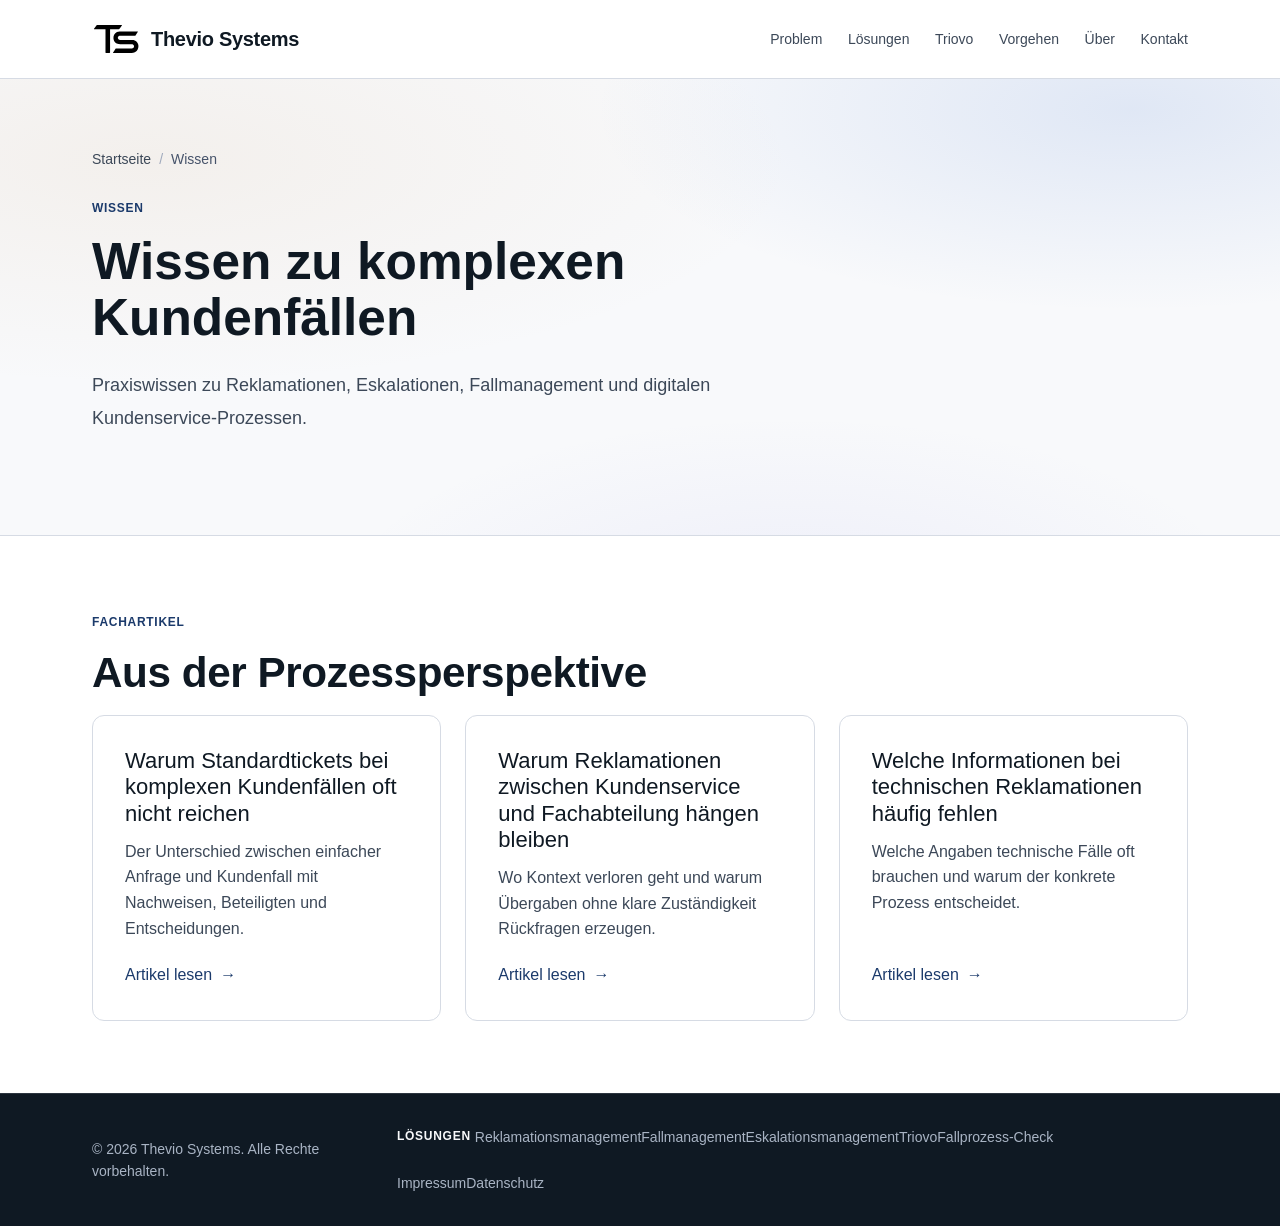
==== wissen/index.html @ 67268842 "Build SEO search intent architecture" ====
<!DOCTYPE html>
<html lang="de">
<head>
<meta charset="UTF-8" />
<script>document.documentElement.classList.add('js');</script>
<meta name="viewport" content="width=device-width, initial-scale=1.0" />
<meta name="robots" content="index, follow" />
<title>Wissen zu komplexen Kundenfällen | Thevio Systems</title>
<meta name="description" content="Praxiswissen zu Reklamationen, Eskalationen, Fallmanagement und digitalen Kundenservice-Prozessen von Thevio Systems." />
<link rel="canonical" href="https://thevio-systems.de/wissen/" />
<meta property="og:type" content="website" />
<meta property="og:title" content="Wissen zu komplexen Kundenfällen | Thevio Systems" />
<meta property="og:description" content="Praxiswissen zu Reklamationen, Eskalationen, Fallmanagement und digitalen Kundenservice-Prozessen." />
<meta property="og:url" content="https://thevio-systems.de/wissen/" />
<meta property="og:locale" content="de_DE" />
<meta name="twitter:card" content="summary" />
<script type="application/ld+json">
{"@context":"https://schema.org","@type":"BreadcrumbList","@id":"https://thevio-systems.de/wissen/#breadcrumb","itemListElement":[{"@type":"ListItem","position":1,"name":"Startseite","item":"https://thevio-systems.de/"},{"@type":"ListItem","position":2,"name":"Wissen","item":"https://thevio-systems.de/wissen/"}]}
</script>
<link rel="icon" href="/assets/img/thevio-logo.svg" type="image/svg+xml" />
<link rel="stylesheet" href="../assets/css/main.css" />
</head>
<body>
<nav class="site-nav" aria-label="Hauptnavigation"><div class="container"><div class="nav-inner"><a href="/" class="nav-logo"><img src="../assets/img/thevio-logo.svg" alt="" class="nav-logo-icon" width="44" height="44" /><span class="nav-logo-text">Thevio Systems</span></a><ul class="nav-links" role="list"><li><a href="/#zielgruppen">Problem</a></li><li><a href="/#leistungen">Lösungen</a></li><li><a href="/#triovo">Triovo</a></li><li><a href="/#audit">Vorgehen</a></li><li><a href="/#ueber">Über</a></li><li><a href="/#kontakt">Kontakt</a></li></ul><button type="button" class="nav-toggle" id="nav-toggle" aria-expanded="false" aria-controls="nav-mobile" aria-label="Navigation öffnen"><span></span><span></span><span></span></button></div><nav id="nav-mobile" class="nav-mobile" aria-label="Mobile Navigation"><a href="/#zielgruppen">Problem</a><a href="/#leistungen">Lösungen</a><a href="/#triovo">Triovo</a><a href="/#audit">Vorgehen</a><a href="/#ueber">Über</a><a href="/#kontakt">Kontakt</a></nav></div></nav>
<main>
<section class="hero seo-hero" aria-labelledby="hero-heading"><div class="container"><nav class="breadcrumb" aria-label="Breadcrumb"><a href="/">Startseite</a><span>Wissen</span></nav><div class="hero-text"><span class="section-label">Wissen</span><h1 id="hero-heading">Wissen zu komplexen Kundenfällen</h1><p class="hero-sub">Praxiswissen zu Reklamationen, Eskalationen, Fallmanagement und digitalen Kundenservice-Prozessen.</p></div></div></section>
<hr class="section-divider" />
<section class="section section--light" aria-labelledby="artikel-heading"><div class="container"><span class="section-label">Fachartikel</span><h2 id="artikel-heading">Aus der Prozessperspektive</h2><div class="cards-grid"><article class="card topic-card"><h3>Warum Standardtickets bei komplexen Kundenfällen oft nicht reichen</h3><p>Der Unterschied zwischen einfacher Anfrage und Kundenfall mit Nachweisen, Beteiligten und Entscheidungen.</p><a href="warum-standardtickets-bei-komplexen-kundenfaellen-nicht-reichen.html" class="link-arrow">Artikel lesen</a></article><article class="card topic-card"><h3>Warum Reklamationen zwischen Kundenservice und Fachabteilung hängen bleiben</h3><p>Wo Kontext verloren geht und warum Übergaben ohne klare Zuständigkeit Rückfragen erzeugen.</p><a href="reklamationen-zwischen-kundenservice-und-fachabteilung.html" class="link-arrow">Artikel lesen</a></article><article class="card topic-card"><h3>Welche Informationen bei technischen Reklamationen häufig fehlen</h3><p>Welche Angaben technische Fälle oft brauchen und warum der konkrete Prozess entscheidet.</p><a href="technische-reklamationen-fehlende-informationen.html" class="link-arrow">Artikel lesen</a></article></div></div></section>
</main>
<footer class="site-footer"><div class="container"><div class="footer-inner"><p class="footer-copy">&#169; 2026 Thevio Systems. Alle Rechte vorbehalten.</p><div class="footer-nav-groups"><nav class="footer-links footer-link-group" aria-label="Lösungen"><span class="footer-link-group-label">Lösungen</span><a href="../reklamationsmanagement.html">Reklamationsmanagement</a><a href="../fallmanagement-kundenservice.html">Fallmanagement</a><a href="../eskalationsmanagement-kundenservice.html">Eskalationsmanagement</a><a href="../triovo.html">Triovo</a><a href="../audit.html">Fallprozess-Check</a></nav><nav class="footer-links footer-link-group" aria-label="Rechtliche Links"><a href="../impressum.html">Impressum</a><a href="../datenschutz.html">Datenschutz</a></nav></div></div></div></footer>
<script src="../assets/js/main.js"></script>
</body>
</html>
---- assets/css/main.css ----
:root {
--color-bg-primary: #F8F9FB;
--color-bg-secondary: #FFFFFF;
--color-bg-dark: #0F1923;
--color-bg-dark-alt: #14202C;
--color-bg-accent: #E8EDF5;
--color-text-primary: #0F1923;
--color-text-secondary: #4b5870;
--color-text-muted: #5C6B84;
--color-text-inverse: #F8F9FB;
--color-text-inverse-muted: #A9B4C4;
--color-accent: #1B3A6B;
--color-accent-hover: #14305A;
--color-accent-light: #E8EDF5;
--color-accent-bright: #4C7CD1;
--color-accent-violet: #6D6FE0;
--color-success: #146C43;
--color-success-bg: #E3F1EA;
--color-border: #DDE1E9;
--color-border-strong:#B8C0CC;
--color-border-dark: rgba(221, 225, 233, 0.14);
--font-family: -apple-system, BlinkMacSystemFont, "Segoe UI", Helvetica, Arial, sans-serif;
--font-size-xs: 0.75rem;
--font-size-sm: 0.875rem;
--font-size-md: 1rem;
--font-size-lg: 1.125rem;
--font-size-xl: 1.375rem;
--font-size-2xl: 1.75rem;
--font-size-3xl: 2.25rem;
--font-size-4xl: 3rem;
--font-size-hero: clamp(1.9rem, 1.05rem + 3.2vw, 3.75rem);
--font-size-h2: clamp(1.75rem, 1.2rem + 1.8vw, 2.75rem);
--line-height-tight: 1.2;
--line-height-normal: 1.6;
--line-height-loose: 1.8;
--letter-spacing-wide: 0.06em;
--space-1: 0.25rem;
--space-2: 0.5rem;
--space-3: 0.75rem;
--space-4: 1rem;
--space-6: 1.5rem;
--space-8: 2rem;
--space-10: 2.5rem;
--space-12: 3rem;
--space-16: 3rem;
--space-20: 3.5rem;
--space-24: 4.5rem;
--container-max: 1160px;
--border-radius: 8px;
--border-radius-sm: 4px;
--transition-base: 0.2s ease;
--ease-premium: cubic-bezier(0.22, 1, 0.36, 1);
--transition-slow: 0.6s var(--ease-premium);
--site-nav-height: 78px;
--site-nav-clearance: 24px;
}

*, *::before, *::after { box-sizing: border-box; margin: 0; padding: 0; }
html { font-size: 16px; scroll-behavior: smooth; scroll-padding-top: calc(var(--site-nav-height) + var(--site-nav-clearance)); -webkit-text-size-adjust: 100%; }
body {
font-family: var(--font-family);
font-size: var(--font-size-md);
line-height: var(--line-height-normal);
color: var(--color-text-primary);
background-color: var(--color-bg-primary);
-webkit-font-smoothing: antialiased;
-moz-osx-font-smoothing: grayscale;
overflow-x: hidden;
}
img { max-width: 100%; height: auto; display: block; }
a { color: var(--color-accent); text-decoration: none; transition: color var(--transition-base); }
a:hover { color: var(--color-accent-hover); text-decoration: underline; }
a:focus-visible { outline: 2px solid var(--color-accent); outline-offset: 3px; border-radius: var(--border-radius-sm); }
ul, ol { list-style: none; }

.container { width: 100%; max-width: var(--container-max); margin-inline: auto; padding-inline: var(--space-6); }
@media (min-width: 960px) { .container { padding-inline: var(--space-8); } }

/* Navigation */
.site-nav { position: sticky; top: 0; z-index: 100; background-color: var(--color-bg-secondary); border-bottom: 1px solid var(--color-border); transition: box-shadow 0.3s var(--ease-premium), background-color 0.3s var(--ease-premium); }
.site-nav.scrolled { box-shadow: 0 2px 16px rgba(15, 25, 35, 0.09); background-color: rgba(255, 255, 255, 0.92); backdrop-filter: saturate(180%) blur(10px); -webkit-backdrop-filter: saturate(180%) blur(10px); }
.nav-inner { display: flex; align-items: center; justify-content: space-between; height: var(--site-nav-height); }

.nav-logo {
font-size: 1.2rem;
font-weight: 700;
color: var(--color-text-primary);
text-decoration: none;
letter-spacing: 0.01em;
flex-shrink: 0;
display: flex;
align-items: center;
gap: 10px;
}
.nav-logo:hover { color: var(--color-accent); text-decoration: none; }
.nav-logo-icon { height: 44px; width: 44px; display: block; flex-shrink: 0; object-fit: contain; }
.nav-logo-text { line-height: 1; }
@media (min-width: 640px) {
.nav-logo-icon { height: 40px; }
.nav-logo { gap: 12px; }
}
.nav-links { display: none; gap: clamp(1.25rem, 2vw, 2rem); align-items: center; }
.nav-links a { font-size: var(--font-size-sm); font-weight: 500; color: var(--color-text-secondary); text-decoration: none; transition: color var(--transition-base); white-space: nowrap; }
.nav-links a:hover { color: var(--color-accent); text-decoration: none; }
.nav-links a:focus-visible { outline: 2px solid var(--color-accent); outline-offset: 3px; border-radius: var(--border-radius-sm); }
.nav-toggle { display: flex; flex-direction: column; justify-content: center; gap: 5px; width: 44px; height: 44px; background: none; border: none; cursor: pointer; padding: var(--space-2); border-radius: var(--border-radius-sm); flex-shrink: 0; }
.nav-toggle:focus-visible { outline: 2px solid var(--color-accent); outline-offset: 2px; }
.nav-toggle span { display: block; width: 22px; height: 2px; background-color: var(--color-text-primary); border-radius: 2px; transition: transform var(--transition-base), opacity var(--transition-base); }
.nav-toggle[aria-expanded="true"] span:nth-child(1) { transform: translateY(7px) rotate(45deg); }
.nav-toggle[aria-expanded="true"] span:nth-child(2) { opacity: 0; }
.nav-toggle[aria-expanded="true"] span:nth-child(3) { transform: translateY(-7px) rotate(-45deg); }
.nav-mobile { display: none; flex-direction: column; gap: var(--space-2); padding: var(--space-4) 0 var(--space-6); border-top: 1px solid var(--color-border); }
.nav-mobile.is-open { display: flex; }
.nav-mobile a { font-size: var(--font-size-md); font-weight: 500; color: var(--color-text-secondary); padding: var(--space-3) 0; text-decoration: none; border-bottom: 1px solid var(--color-border); transition: color var(--transition-base); }
.nav-mobile a:last-child { border-bottom: none; }
.nav-mobile a:hover, .nav-mobile a:focus-visible { color: var(--color-accent); }
.nav-mobile a:focus-visible { outline: 2px solid var(--color-accent); outline-offset: 2px; border-radius: var(--border-radius-sm); }
@media (min-width: 900px) { .nav-links { display: flex; } .nav-toggle { display: none; } .nav-mobile { display: none !important; } }

/* Sections */
.section { padding-block: var(--space-16); }
@media (min-width: 960px) { .section { padding-block: var(--space-24); } }
.section--light { background-color: var(--color-bg-secondary); }
.section--accent { background-color: var(--color-bg-accent); }
.section--dark { background-color: var(--color-bg-dark); color: var(--color-text-inverse); }
.section-label { display: inline-block; font-size: var(--font-size-xs); font-weight: 500; color: var(--color-accent); text-transform: uppercase; letter-spacing: var(--letter-spacing-wide); margin-bottom: var(--space-4); }
.section-label--inverse { color: var(--color-accent-bright); }
.section h2 { font-size: var(--font-size-h2); font-weight: 700; line-height: var(--line-height-tight); color: var(--color-text-primary); margin-bottom: var(--space-4); letter-spacing: -0.01em; }
.section--dark h2 { color: var(--color-text-inverse); }
.section-intro { font-size: var(--font-size-md); color: var(--color-text-secondary); max-width: 640px; margin-bottom: var(--space-12); line-height: var(--line-height-normal); }
.section-divider { border: none; border-top: 1px solid var(--color-border); margin: 0; }

/* Hero */
.hero { padding-block: clamp(2.5rem, 1rem + 4vw, 4rem); background-color: var(--color-bg-primary); overflow: hidden; position: relative; }
@media (min-width: 1400px) { .hero .container { max-width: 1360px; } }
.hero-layout { display: grid; grid-template-columns: 1fr; gap: var(--space-10); align-items: center; }
@media (min-width: 960px) { .hero-layout { grid-template-columns: minmax(0, 1.15fr) minmax(0, 1fr); gap: var(--space-12); } }
.hero-text { max-width: 640px; }
@media (min-width: 960px) { .hero-text { max-width: none; } }
.hero h1 { font-size: var(--font-size-hero); font-weight: 700; line-height: 1.1; color: var(--color-text-primary); margin-bottom: var(--space-6); letter-spacing: -0.025em; }
@media (min-width: 960px) and (max-width: 1399px) { .hero h1 { font-size: clamp(3rem, 2.05rem + 1.45vw, 3.35rem); line-height: 1.08; max-width: 680px; } }
@media (min-width: 1400px) { .hero h1 { font-size: clamp(3.25rem, 2.75rem + 0.55vw, 3.55rem); line-height: 1.08; max-width: 720px; } }
.hero-heading-line { display: block; }
@media (max-width: 479px) { .hero-heading-line { display: inline; } }
@media (max-width: 380px) { .hero h1 { font-size: 1.6rem; } }
.hero-sub { font-size: var(--font-size-lg); color: var(--color-text-secondary); max-width: 540px; line-height: var(--line-height-loose); margin-bottom: var(--space-8); }
.hero-actions { display: flex; flex-direction: column; gap: var(--space-4); align-items: flex-start; }
@media (min-width: 640px) { .hero-actions { flex-direction: row; align-items: center; } }
.hero-offer-list {
display: flex;
flex-wrap: wrap;
gap: 0.55rem;
max-width: 620px;
margin: var(--space-6) 0 0;
padding: 0;
list-style: none;
}
.hero-offer-list li {
display: inline-flex;
align-items: center;
min-height: 34px;
padding: 0.45rem 0.72rem;
border: 1px solid rgba(30, 64, 115, 0.18);
border-radius: 999px;
background: rgba(255,255,255,0.7);
color: var(--color-accent);
font-size: var(--font-size-xs);
font-weight: 700;
line-height: 1;
box-shadow: 0 8px 20px rgba(15, 25, 35, 0.05);
}

/* Hero Visual - Structured Light */
.hero-visual { position: relative; width: 100%; max-width: 420px; margin-inline: auto; display: flex; flex-direction: column; align-items: center; gap: var(--space-3); z-index: 1; }
.hero-visual-glow { display: none; }
.hv-lines { display: none; }
.hvz { position: relative; z-index: 2; width: 100%; }
.hvz-input { display: flex; flex-direction: column; gap: var(--space-2); align-items: center; }
.hvz-input::after, .hvz-decision::after {
content: '';
display: block;
width: 2px;
height: 18px;
margin: var(--space-2) auto 0;
background: linear-gradient(var(--color-border-strong), transparent);
}
.hv-card {
display: none;
align-items: center;
gap: var(--space-2);
background-color: var(--color-bg-secondary);
border: 1px solid var(--color-border);
border-radius: var(--border-radius-sm);
padding: var(--space-2) var(--space-3);
font-size: var(--font-size-xs);
font-weight: 600;
color: var(--color-text-secondary);
box-shadow: 0 2px 8px rgba(15, 25, 35, 0.05);
}
.hv-card-dot { width: 6px; height: 6px; border-radius: 50%; background-color: var(--color-border-strong); flex-shrink: 0; }
.hv-card-sub { font-size: 0.7rem; color: var(--color-text-muted); font-weight: 500; margin-left: var(--space-1); }
.hv-card--mobile-input { display: flex; width: 100%; max-width: 280px; }
.hv-node {
position: relative;
background-color: var(--color-accent);
color: var(--color-text-inverse);
border-radius: var(--border-radius);
padding: var(--space-4) var(--space-3);
text-align: center;
box-shadow: 0 8px 24px rgba(27, 58, 107, 0.28);
width: 100%;
max-width: 240px;
margin-inline: auto;
}
.hv-node::before {
content: '';
position: absolute;
inset: -16%;
border-radius: 50%;
background: radial-gradient(closest-side, rgba(109, 111, 224, 0.35), transparent 70%);
z-index: -1;
animation: hv-pulse 5s ease-in-out infinite;
}
.hv-node-label { display: block; font-size: var(--font-size-sm); font-weight: 700; letter-spacing: 0.01em; }
.hv-node-sub { display: block; font-size: 0.7rem; color: var(--color-text-inverse-muted); margin-top: var(--space-1); }
@keyframes hv-pulse { 0%, 100% { opacity: 0.65; transform: scale(0.98); } 50% { opacity: 0.9; transform: scale(1.03); } }
.hv-panel {
display: flex;
flex-direction: column;
gap: var(--space-2);
background-color: var(--color-bg-secondary);
border: 1px solid var(--color-border);
border-radius: var(--border-radius);
padding: var(--space-6);
box-shadow: 0 1px 4px rgba(15, 25, 35, 0.04), 0 20px 44px rgba(15, 25, 35, 0.08);
transition: transform var(--transition-base), box-shadow var(--transition-base);
width: 100%;
max-width: 280px;
margin-inline: auto;
}
.hero-visual:hover .hv-panel { transform: translateY(-2px); box-shadow: 0 2px 8px rgba(15, 25, 35, 0.05), 0 24px 48px rgba(15, 25, 35, 0.1); }
.hv-panel-status { display: flex; align-items: center; gap: var(--space-2); font-size: var(--font-size-xs); font-weight: 700; color: var(--color-success); }
.hv-status-dot { width: 7px; height: 7px; border-radius: 50%; background-color: var(--color-success); flex-shrink: 0; }
.hv-panel-row { display: flex; flex-wrap: wrap; row-gap: var(--space-1); justify-content: space-between; gap: var(--space-2); font-size: var(--font-size-xs); border-top: 1px solid var(--color-border); padding-top: var(--space-2); }
.hv-panel-key { color: var(--color-text-muted); }
.hv-panel-value { color: var(--color-text-primary); font-weight: 600; }

@media (min-width: 640px) and (max-width: 959px) {
.hero { padding-block: clamp(1.25rem, 0.5rem + 1.5vw, 2rem); }
.hero-layout { gap: var(--space-6); }
.hero-visual { display: flex; flex-direction: row; align-items: center; justify-content: space-between; gap: var(--space-3); max-width: none; width: 100%; margin-inline: 0; }
.hvz { width: auto; }
.hvz-input, .hvz-decision { display: flex; flex-direction: row; align-items: center; gap: var(--space-2); }
.hvz-input::after, .hvz-decision::after { content: '\2192'; display: flex; align-items: center; justify-content: center; width: auto; height: auto; margin: 0; background: none; color: var(--color-border-strong); font-size: var(--font-size-lg); line-height: 1; }
.hv-card--mobile-input { max-width: 190px; padding: var(--space-2); }
.hv-card--mobile-input .hv-card-sub { display: none; }
.hv-node { max-width: 130px; padding: var(--space-3) var(--space-2); }
.hv-node-sub { display: none; }
.hv-panel { max-width: 220px; padding: var(--space-3); }
.hv-panel-row:last-of-type { display: none; }
}

@media (min-width: 640px) and (max-width: 959px) and (max-height: 820px) {
.hero { padding-block: clamp(0.75rem, 0.4rem + 1vw, 1.25rem); }
.hero-layout { gap: var(--space-4); }
.hero-sub { margin-bottom: var(--space-4); }
.hv-card--mobile-input { padding: var(--space-1) var(--space-2); }
.hv-node { padding: var(--space-2); }
.hv-panel { padding: var(--space-2) var(--space-3); }
}

@media (min-width: 960px) {
.hero-visual { display: block; max-width: none; margin-inline: 0; aspect-ratio: 3 / 2; gap: 0; }
.hero-visual-glow {
display: block;
position: absolute;
inset: -12%;
background: radial-gradient(closest-side, rgba(76, 124, 209, 0.16), rgba(109, 111, 224, 0.08) 55%, transparent 75%);
pointer-events: none;
z-index: 0;
}
.hv-lines { display: block; position: absolute; inset: 0; width: 100%; height: 100%; z-index: 1; }
.hv-line { fill: none; stroke: var(--color-border-strong); stroke-width: 2; stroke-linecap: round; }
.hv-line--in1, .hv-line--in2, .hv-line--in3 { stroke-dasharray: 5 6; opacity: 0.5; }
.hv-line--out { stroke: var(--color-accent-bright); opacity: 0.85; stroke-dasharray: 8 6; animation: hv-flow 5s linear infinite; }
.hvz-input { position: absolute; left: 0; top: 0; width: 28%; height: 100%; display: grid; grid-template-rows: repeat(3, 1fr); align-items: center; padding-block: 4%; }
.hvz-input::after, .hvz-decision::after { display: none; }
.hv-card--mobile-input { display: none; }
.hv-card--1, .hv-card--2, .hv-card--3 { display: flex; white-space: nowrap; }
.hv-card--1 { transform: translateX(4%); }
.hv-card--2 { transform: translateX(16%); }
.hv-card--3 { transform: translateX(0%); }
.hvz-decision { position: absolute; left: 50%; top: 50%; transform: translate(-50%, -50%); width: 20%; }
.hv-node { max-width: none; }
.hvz-result { position: absolute; right: 0; top: 50%; transform: translateY(-50%); width: 36%; }
.hv-panel { max-width: none; }
}
@keyframes hv-flow { to { stroke-dashoffset: -28; } }

/* Buttons */
.btn { display: inline-block; font-family: var(--font-family); font-size: var(--font-size-md); font-weight: 500; line-height: 1; padding: var(--space-4) var(--space-8); border-radius: var(--border-radius); border: none; cursor: pointer; text-decoration: none; transition: background-color var(--transition-base), color var(--transition-base), transform var(--transition-base); }
.btn:focus-visible { outline: 2px solid var(--color-accent); outline-offset: 3px; }
.btn-primary { background-color: var(--color-accent); color: var(--color-text-inverse); }
.btn-primary:hover { background-color: var(--color-accent-hover); color: var(--color-text-inverse); text-decoration: none; }
.btn-inverse { background-color: var(--color-text-inverse); color: var(--color-bg-dark); }
.btn-inverse:hover { background-color: var(--color-accent-bright); color: var(--color-text-inverse); text-decoration: none; }
.btn-inverse:focus-visible { outline: 2px solid var(--color-text-inverse); outline-offset: 3px; }
.link-arrow { font-size: var(--font-size-md); font-weight: 500; color: var(--color-accent); text-decoration: none; display: inline-flex; align-items: center; gap: var(--space-2); }
.link-arrow::after { content: '\2192'; display: inline-block; transition: transform var(--transition-base); }
.link-arrow:hover { color: var(--color-accent-hover); text-decoration: underline; }
.link-arrow:hover::after { transform: translateX(3px); }

/* Cards */
.cards-grid { display: grid; grid-template-columns: 1fr; gap: var(--space-6); }
@media (min-width: 640px) { .cards-grid { grid-template-columns: repeat(2, 1fr); } }
@media (min-width: 960px) { .cards-grid { grid-template-columns: repeat(3, 1fr); } }
@media (min-width: 640px) { .cards-grid.cards-grid--2col { grid-template-columns: repeat(2, minmax(0, 1fr)); } }
.card { background-color: var(--color-bg-secondary); border: 1px solid var(--color-border); border-radius: var(--border-radius); padding: var(--space-8); transition: border-color var(--transition-base), box-shadow var(--transition-base); }
.card:hover { border-color: var(--color-border-strong); box-shadow: 0 4px 16px rgba(15, 25, 35, 0.07); }
.card h3 { font-size: var(--font-size-xl); font-weight: 500; color: var(--color-text-primary); margin-bottom: var(--space-3); line-height: var(--line-height-tight); }
.card p { font-size: var(--font-size-md); color: var(--color-text-secondary); line-height: var(--line-height-normal); }
.card p strong { color: var(--color-text-primary); font-weight: 600; }
.breadcrumb { display: flex; flex-wrap: wrap; gap: var(--space-2); align-items: center; margin-bottom: var(--space-6); color: var(--color-text-muted); font-size: var(--font-size-sm); }
.breadcrumb a { color: var(--color-text-secondary); text-decoration: none; }
.breadcrumb a:hover { color: var(--color-accent); text-decoration: underline; }
.breadcrumb span + span::before,
.breadcrumb a + span::before,
.breadcrumb a + a::before { content: '/'; margin-right: var(--space-2); color: var(--color-border-strong); }
.seo-hero { padding-block: clamp(2.5rem, 1.1rem + 4vw, 4.75rem); }
.seo-hero .hero-text { max-width: 760px; }
.seo-hero h1 { max-width: 860px; }
.seo-hero .hero-sub { max-width: 700px; }
.seo-hero h1,
.section h2,
.card h3 { overflow-wrap: anywhere; }
.topic-card { display: flex; flex-direction: column; gap: var(--space-3); min-height: 100%; }
.topic-card h3 { margin-bottom: 0; }
.topic-card p { flex: 1; }
.topic-card .link-arrow { margin-top: var(--space-2); }
.content-list { display: grid; gap: var(--space-3); margin: var(--space-6) 0 0; padding: 0; }
.content-list li { position: relative; padding-left: 1.15rem; color: var(--color-text-secondary); line-height: var(--line-height-normal); }
.content-list li::before { content: ''; position: absolute; left: 0; top: 0.72em; width: 5px; height: 5px; border-radius: 50%; background: var(--color-accent); }
.process-steps { display: grid; gap: var(--space-4); counter-reset: process; }
.process-step { position: relative; padding: var(--space-5, 1.25rem); border: 1px solid var(--color-border); border-radius: var(--border-radius); background: var(--color-bg-secondary); }
.process-step::before { counter-increment: process; content: counter(process, decimal-leading-zero); display: inline-flex; align-items: center; justify-content: center; width: 2.35rem; height: 2.35rem; margin-bottom: var(--space-3); border-radius: 999px; background: var(--color-bg-accent); color: var(--color-accent); font-size: var(--font-size-xs); font-weight: 800; letter-spacing: 0.04em; }
.process-step h3 { margin-bottom: var(--space-2); }
.proof-layout { display: grid; gap: var(--space-8); align-items: center; }
@media (min-width: 900px) { .proof-layout { grid-template-columns: minmax(0, 1fr) minmax(280px, 0.82fr); } }
.proof-image { border: 1px solid var(--color-border); border-radius: var(--border-radius); background: var(--color-bg-secondary); box-shadow: var(--shadow-soft, 0 20px 44px rgba(15,25,35,0.08)); overflow: hidden; }
.proof-image figcaption { padding: var(--space-3) var(--space-4); color: var(--color-text-muted); font-size: var(--font-size-sm); }
.article-layout { display: grid; gap: var(--space-8); max-width: 900px; }
.article-body { display: grid; gap: var(--space-8); }
.article-body h2 { margin-bottom: var(--space-3); }
.article-body p { max-width: 760px; color: var(--color-text-secondary); line-height: var(--line-height-loose); }
.article-meta { margin-bottom: var(--space-6); color: var(--color-text-muted); font-size: var(--font-size-sm); }
.author-box { display: grid; gap: var(--space-2); max-width: 760px; padding: var(--space-5, 1.25rem); border: 1px solid var(--color-border); border-radius: var(--border-radius); background: var(--color-bg-secondary); }
.author-box strong { color: var(--color-text-primary); font-size: var(--font-size-lg); }
.author-box span { color: var(--color-text-secondary); font-weight: 700; }
.author-box p { margin: 0; color: var(--color-text-secondary); line-height: var(--line-height-normal); }
.entry-format-grid { align-items: stretch; }
.entry-format-card { display: flex; flex-direction: column; min-height: 100%; }
.entry-format-index {
display: inline-flex;
align-items: center;
justify-content: center;
width: 2rem;
height: 2rem;
margin-bottom: var(--space-6);
border-radius: 50%;
background-color: var(--color-accent-light);
color: var(--color-accent-bright);
font-size: var(--font-size-xs);
font-weight: 800;
letter-spacing: 0;
}
.entry-format-card h3 { font-weight: 650; }
.entry-format-card p { margin-top: auto; }

/* Zielgruppen: Situation Map */
.scenario-map { position: relative; display: flex; flex-direction: column; gap: var(--space-6); padding-left: var(--space-10); }
.scenario-map::before { content: ''; position: absolute; left: 19px; top: var(--space-4); bottom: var(--space-4); width: 2px; background: linear-gradient(var(--color-border-strong), var(--color-border)); }
.scenario-row { position: relative; background-color: var(--color-bg-secondary); border: 1px solid var(--color-border); border-radius: var(--border-radius); padding: var(--space-6); transition: border-color var(--transition-base), box-shadow var(--transition-base); }
.scenario-row:hover, .scenario-row:focus-within { border-color: var(--color-border-strong); box-shadow: 0 4px 16px rgba(15, 25, 35, 0.06); }
.scenario-marker { position: absolute; left: calc(-1 * var(--space-10) + 5px); top: var(--space-6); width: 22px; height: 22px; border-radius: 50%; background-color: var(--color-bg-secondary); border: 2px solid var(--color-accent); z-index: 1; }
.scenario-row h3 { font-size: var(--font-size-lg); font-weight: 600; color: var(--color-text-primary); margin-bottom: var(--space-4); }
.scenario-layers { display: flex; flex-direction: column; gap: var(--space-3); }
.scenario-layer-label { display: block; font-size: var(--font-size-xs); font-weight: 700; text-transform: uppercase; letter-spacing: var(--letter-spacing-wide); color: var(--color-text-muted); margin-bottom: var(--space-1); }
.scenario-layer p { font-size: var(--font-size-sm); color: var(--color-text-secondary); line-height: var(--line-height-normal); }
.scenario-layer--approach .scenario-layer-label { color: var(--color-accent); }
.scenario-layer--approach p { color: var(--color-text-primary); font-weight: 500; }
.scenario-connector { display: block; width: 1px; height: 18px; background: linear-gradient(var(--color-border), var(--color-border-strong)); margin-inline-start: 10px; position: relative; }
.scenario-connector::after { content: ''; position: absolute; bottom: 0; left: 50%; width: 0; height: 0; transform: translateX(-50%); border-style: solid; border-width: 6px 4px 0 4px; border-color: var(--color-border-strong) transparent transparent transparent; }
@media (min-width: 960px) {
.scenario-layers { flex-direction: row; align-items: flex-start; gap: var(--space-6); }
.scenario-layer { flex: 1; }
.scenario-connector { width: 28px; height: 1px; margin-inline-start: 0; align-self: center; flex-shrink: 0; background: linear-gradient(90deg, var(--color-border), var(--color-border-strong)); }
.scenario-connector::after { bottom: auto; left: auto; right: 0; top: 50%; transform: translateY(-50%); border-width: 4px 0 4px 6px; border-color: transparent transparent transparent var(--color-border-strong); }
}

/* Process visualization */
.process-section { overflow-x: hidden; }
.process-flow { display: flex; flex-direction: column; gap: var(--space-4); position: relative; padding-left: var(--space-8); }
.process-flow::before { content: ''; position: absolute; left: 15px; top: var(--space-2); bottom: var(--space-2); width: 2px; background: linear-gradient(var(--color-border-strong), var(--color-border)); }
.process-step { position: relative; display: flex; flex-direction: column; gap: var(--space-1); padding: var(--space-4) var(--space-6); background-color: var(--color-bg-primary); border: 1px solid var(--color-border); border-radius: var(--border-radius); transition: border-color var(--transition-base), background-color var(--transition-base), box-shadow var(--transition-base); }
.process-step::before { content: ''; position: absolute; left: calc(-1 * var(--space-8) + 6px); top: var(--space-4); width: 12px; height: 12px; border-radius: 50%; background-color: var(--color-bg-secondary); border: 2px solid var(--color-accent); }
.process-step:hover, .process-step:focus-visible, .process-step.is-active { border-color: var(--color-accent); background-color: var(--color-bg-accent); outline: none; box-shadow: var(--shadow-soft); transform: translateY(-2px); }
.process-step--input { border-style: dashed; border-color: var(--color-border-strong); background-color: transparent; }
.process-step--done { box-shadow: 0 1px 4px rgba(15, 25, 35, 0.04), 0 12px 28px rgba(15, 25, 35, 0.08); }
.process-step--handover { border-left: 3px solid var(--color-accent-bright); }
.process-index { font-size: var(--font-size-sm); font-weight: 700; color: var(--color-accent); letter-spacing: var(--letter-spacing-wide); }
.process-title { font-size: var(--font-size-lg); font-weight: 600; color: var(--color-text-primary); }
.process-desc { font-size: var(--font-size-sm); color: var(--color-text-secondary); }
.process-desc--chips { display: flex; flex-wrap: wrap; gap: var(--space-2); margin-top: var(--space-1); }
.process-chip { display: inline-flex; align-items: center; font-size: var(--font-size-xs); font-weight: 600; color: var(--color-text-muted); background-color: var(--color-bg-secondary); border: 1px solid var(--color-border); border-radius: 999px; padding: var(--space-1) var(--space-3); }
.process-connector { display: none; }
@media (min-width: 960px) {
.process-flow { flex-direction: row; align-items: stretch; gap: 0; padding-left: 0; }
.process-flow::before { display: none; }
.process-step { flex: 1; text-align: center; align-items: center; }
.process-step::before { display: none; }
.process-step--core-a { border-radius: var(--border-radius) 0 0 var(--border-radius); border-right: none; }
.process-step--core-b { border-radius: 0 var(--border-radius) var(--border-radius) 0; border-left: 1px solid var(--color-border-strong); }
.process-connector--core { display: none; }
.process-connector { display: block; width: 32px; flex-shrink: 0; align-self: center; height: 1px; background: linear-gradient(90deg, var(--color-border), var(--color-border-strong)); position: relative; }
.process-connector::after { content: ''; position: absolute; right: 0; top: 50%; width: 0; height: 0; transform: translateY(-50%); border-style: solid; border-width: 4px 0 4px 6px; border-color: transparent transparent transparent var(--color-border-strong); }
}

/* Transformation */
.transformation-grid { display: grid; grid-template-columns: 1fr; gap: var(--space-8); align-items: start; }
@media (min-width: 960px) { .transformation-grid { grid-template-columns: 1fr auto 1fr; gap: var(--space-10); align-items: center; } }
.transformation-kicker { display: block; font-size: var(--font-size-xs); font-weight: 700; text-transform: uppercase; letter-spacing: var(--letter-spacing-wide); color: var(--color-text-muted); margin-bottom: var(--space-4); }
.transformation-kicker--accent { color: var(--color-accent); }
.transformation-list { display: flex; flex-direction: column; gap: var(--space-3); }
.transformation-list li { padding: var(--space-3) var(--space-4); background-color: var(--color-bg-secondary); border: 1px dashed var(--color-border-strong); border-radius: var(--border-radius-sm); color: var(--color-text-muted); font-size: var(--font-size-sm); }
.transformation-before .transformation-list li:nth-child(1) { transform: rotate(-0.6deg) translateX(-2px); }
.transformation-before .transformation-list li:nth-child(2) { transform: rotate(0.5deg) translateX(3px); }
.transformation-before .transformation-list li:nth-child(3) { transform: rotate(-0.4deg) translateX(4px); opacity: 0.92; }
.transformation-before .transformation-list li:nth-child(4) { transform: rotate(0.6deg) translateX(-3px); }
.transformation-before .transformation-list li:nth-child(5) { transform: rotate(-0.5deg) translateX(2px); opacity: 0.92; }
.transformation-before .transformation-list li:nth-child(6) { transform: rotate(0.4deg) translateX(-4px); }
.transformation-list--structured li { border: 1px solid var(--color-border); color: var(--color-text-primary); background-color: var(--color-bg-secondary); position: relative; padding-left: var(--space-8); font-weight: 500; }
.transformation-list--structured li::before { content: '\2713'; position: absolute; left: var(--space-3); color: var(--color-accent); font-weight: 700; }
.transformation-after { position: relative; padding-left: var(--space-4); }
.transformation-after .transformation-list--structured { position: relative; }
.transformation-after .transformation-list--structured::before { content: ''; position: absolute; left: calc(-1 * var(--space-4) + 4px); top: 4px; bottom: 4px; width: 2px; background: linear-gradient(180deg, rgba(76, 124, 209, 0.18) 0%, rgba(76, 124, 209, 0.68) 18%, rgba(76, 124, 209, 0.68) 82%, rgba(76, 124, 209, 0.18) 100%); }
.transformation-arrow { display: flex; align-items: center; justify-content: center; padding-block: var(--space-4); }
.transformation-corridor { position: relative; width: 64px; max-width: 100%; height: 2px; }
.transformation-corridor::before { content: ''; position: absolute; left: 0; top: 0; width: 50%; height: 100%; background-image: linear-gradient(90deg, var(--color-border-strong) 50%, transparent 0); background-size: 8px 2px; background-repeat: repeat-x; }
.transformation-corridor::after { content: ''; position: absolute; right: 0; top: 0; width: 50%; height: 100%; background-color: var(--color-accent-bright); }
.transformation-node { position: absolute; left: 50%; top: 50%; transform: translate(-50%, -50%); width: 14px; height: 14px; border-radius: 50%; background-color: var(--color-accent-bright); box-shadow: 0 0 0 6px rgba(76, 124, 209, 0.15); }
@media (min-width: 960px) { .transformation-arrow { padding-block: 0; } }

/* Leistungen: Kompetenzsystem */
.competency-system { position: relative; display: flex; flex-direction: column; gap: var(--space-8); padding-left: var(--space-10); margin-bottom: var(--space-8); }
.competency-system::before { content: ''; position: absolute; left: 19px; top: var(--space-4); bottom: var(--space-4); width: 2px; background: linear-gradient(var(--color-border-strong), var(--color-border)); }
.competency-connector { display: none; }
.competency-module { position: relative; z-index: 1; background-color: var(--color-bg-secondary); border: 1px solid var(--color-border); border-radius: var(--border-radius); padding: var(--space-6); transition: border-color var(--transition-base), box-shadow var(--transition-base); }
.competency-module:hover, .competency-module:focus-within { border-color: var(--color-border-strong); box-shadow: 0 4px 16px rgba(15, 25, 35, 0.06); }
.competency-index { position: absolute; left: calc(-1 * var(--space-10) + 4px); top: var(--space-6); width: 32px; height: 32px; border-radius: 50%; background-color: var(--color-accent); color: var(--color-text-inverse); display: flex; align-items: center; justify-content: center; font-weight: 700; font-size: var(--font-size-sm); box-shadow: 0 4px 12px rgba(27, 58, 107, 0.24); z-index: 2; }
.competency-motif { position: relative; height: 56px; margin: var(--space-2) 0 var(--space-4); }
.competency-module h3 { font-size: var(--font-size-lg); font-weight: 600; color: var(--color-text-primary); margin-bottom: var(--space-4); }
.competency-module ul { display: flex; flex-direction: column; gap: var(--space-3); }
.competency-module li { font-size: var(--font-size-sm); color: var(--color-text-secondary); line-height: var(--line-height-normal); padding-left: var(--space-4); position: relative; }
.competency-module li::before { content: ''; position: absolute; left: 0; top: 0.55em; width: 5px; height: 5px; border-radius: 50%; background-color: var(--color-accent); }
.cap-note { display: inline; font-size: var(--font-size-xs); color: var(--color-text-muted); font-style: italic; }
.competency-principle { position: relative; padding-top: var(--space-6); margin-top: var(--space-2); border-top: 1px solid var(--color-border); font-size: var(--font-size-sm); color: var(--color-text-secondary); max-width: 720px; }
.cm-signal { position: absolute; left: 0; width: 8px; height: 8px; border-radius: 50%; background-color: var(--color-border-strong); z-index: 1; }
.cm-signal--1 { top: 0; }
.cm-signal--2 { top: 24px; }
.cm-signal--3 { top: 48px; }
.cm-line { position: absolute; left: 8px; height: 1px; width: calc(100% - 30px); background-color: var(--color-border-strong); opacity: 0.6; transform-origin: left center; }
.cm-line--1 { top: 4px; transform: rotate(9deg); }
.cm-line--2 { top: 28px; transform: rotate(0deg); }
.cm-line--3 { top: 52px; transform: rotate(-9deg); }
.cm-focus { position: absolute; right: 0; top: 50%; transform: translateY(-50%); width: 14px; height: 14px; border-radius: 50%; background-color: var(--color-accent); box-shadow: 0 0 0 6px var(--color-accent-light); z-index: 1; }
.competency-motif--b { display: flex; flex-direction: column; justify-content: space-between; }
.competency-motif--b::before { content: ''; position: absolute; left: 50%; top: 6px; bottom: 6px; width: 1px; background-color: var(--color-border); transform: translateX(-50%); }
.cm-layer { position: relative; z-index: 1; display: block; height: 10px; border-radius: 3px; background-color: var(--color-bg-accent); border: 1px solid var(--color-border-strong); margin-inline: auto; }
.cm-layer--top { width: 55%; }
.cm-layer--mid { width: 75%; background-color: var(--color-accent-light); }
.cm-layer--base { width: 95%; background-color: var(--color-accent); border-color: var(--color-accent); }
.cm-node { position: absolute; top: 50%; border-radius: 50%; z-index: 1; }
.cm-node--trigger { left: 0; transform: translateY(-50%); width: 14px; height: 14px; border: 2px solid var(--color-border-strong); background-color: var(--color-bg-secondary); }
.cm-node--rule { left: 50%; transform: translate(-50%, -50%) rotate(45deg); width: 14px; height: 14px; border: 2px solid var(--color-accent-bright); background-color: var(--color-bg-secondary); border-radius: 3px; }
.cm-node--action { right: 0; left: auto; transform: translateY(-50%); width: 14px; height: 14px; background-color: var(--color-accent); box-shadow: 0 0 0 5px var(--color-accent-light); }
.competency-motif--c::before { content: ''; position: absolute; left: 7px; right: 7px; top: 50%; height: 1px; background-image: linear-gradient(90deg, var(--color-border-strong) 0%, var(--color-accent-bright) 50%, var(--color-accent) 100%); transform: translateY(-50%); }
@media (min-width: 960px) {
.competency-system { flex-direction: row; align-items: stretch; padding-left: 0; gap: 0; }
.competency-system::before { display: none; }
.competency-module { flex: 1; padding: calc(var(--space-8) + 12px) var(--space-6) var(--space-6); text-align: center; }
.competency-index { left: 50%; top: -16px; transform: translateX(-50%); }
.competency-connector { display: block; width: 28px; flex-shrink: 0; align-self: flex-start; height: 1px; background: linear-gradient(90deg, var(--color-border), var(--color-border-strong)); position: relative; }
.competency-connector::after { content: ''; position: absolute; right: 0; top: 50%; width: 0; height: 0; transform: translateY(-50%); border-style: solid; border-width: 4px 0 4px 6px; border-color: transparent transparent transparent var(--color-border-strong); }
.competency-motif { margin-inline: auto; max-width: 160px; }
}

/* Triovo: dunkle Case-Study-Sektion */
.section--triovo-dark { background-color: var(--color-bg-dark); color: var(--color-text-inverse); padding-block: var(--space-16); }
@media (min-width: 960px) { .section--triovo-dark { padding-block: var(--space-24); } }
.triovo-badge { display: inline-block; font-size: var(--font-size-xs); font-weight: 700; color: var(--color-bg-dark); background-color: var(--color-text-inverse); border-radius: var(--border-radius-sm); padding: var(--space-1) var(--space-3); letter-spacing: var(--letter-spacing-wide); text-transform: uppercase; margin-bottom: var(--space-6); }
h2.triovo-dark-title { font-size: var(--font-size-h2); font-weight: 700; color: var(--color-text-inverse); line-height: var(--line-height-tight); margin-bottom: var(--space-6); max-width: 780px; letter-spacing: -0.015em; }
.triovo-dark-intro { font-size: var(--font-size-lg); color: var(--color-text-inverse-muted); line-height: var(--line-height-loose); max-width: 680px; margin-bottom: var(--space-6); }
.triovo-product-intro { font-size: var(--font-size-md); color: var(--color-text-inverse); font-weight: 500; max-width: 640px; line-height: var(--line-height-normal); margin-bottom: var(--space-10); padding-top: var(--space-6); border-top: 1px solid var(--color-border-dark); }
.triovo-product-frame { position: relative; background-color: var(--color-bg-dark-alt); border: 1px solid var(--color-border-dark); border-radius: calc(var(--border-radius) * 2); padding: var(--space-4); margin-bottom: var(--space-12); box-shadow: 0 30px 70px rgba(0, 0, 0, 0.35); overflow: hidden; }
.triovo-frame-glow { position: absolute; inset: -20%; background: radial-gradient(closest-side, rgba(76, 124, 209, 0.22), rgba(109, 111, 224, 0.08) 55%, transparent 75%); pointer-events: none; z-index: 0; }
.triovo-frame-chrome { position: relative; z-index: 1; display: flex; gap: 6px; padding: var(--space-2) var(--space-2) var(--space-4); }
.triovo-frame-chrome span { width: 9px; height: 9px; border-radius: 50%; background-color: rgba(255,255,255,0.18); }
.triovo-product-frame img { position: relative; z-index: 1; border-radius: var(--border-radius-sm); width: 100%; height: auto; }
.triovo-frame-caption { position: relative; z-index: 1; font-size: var(--font-size-xs); color: var(--color-text-inverse-muted); text-align: center; margin-top: var(--space-4); font-style: italic; }
@media (min-width: 960px) { .triovo-product-frame { margin-inline: calc(var(--space-8) * -1); padding: var(--space-8); } }
.triovo-proof-dark { margin-bottom: var(--space-10); }
.triovo-proof-title-dark { font-size: var(--font-size-xs); font-weight: 700; color: var(--color-text-inverse); text-transform: uppercase; letter-spacing: var(--letter-spacing-wide); margin-bottom: var(--space-6); }
.triovo-path { position: relative; display: flex; flex-direction: column; gap: var(--space-6); padding-left: var(--space-8); margin-bottom: var(--space-8); }
.triovo-path::before { content: ''; position: absolute; left: 11px; top: var(--space-2); bottom: var(--space-2); width: 2px; background: linear-gradient(var(--color-accent-bright), var(--color-border-dark)); opacity: 0.5; }
.triovo-path-step { position: relative; }
.triovo-path-index { position: absolute; left: calc(-1 * var(--space-8) + 2px); top: 0; width: 24px; height: 24px; border-radius: 50%; background-color: var(--color-bg-dark); border: 2px solid var(--color-accent-bright); color: var(--color-text-inverse); font-size: 0.65rem; font-weight: 700; display: flex; align-items: center; justify-content: center; }
.triovo-path-step h4 { font-size: var(--font-size-sm); font-weight: 600; color: var(--color-text-inverse); margin-bottom: var(--space-2); }
.triovo-path-step p { font-size: var(--font-size-sm); color: var(--color-text-inverse-muted); line-height: var(--line-height-normal); max-width: 640px; }
.triovo-tech-line { font-size: var(--font-size-sm); color: var(--color-text-inverse-muted); }
.triovo-cta { padding-top: var(--space-8); border-top: 1px solid var(--color-border-dark); }

/* Audit */
.about-layout { display: grid; grid-template-columns: 1fr; gap: var(--space-12); }
@media (min-width: 960px) { .about-layout { grid-template-columns: 1fr 1fr; gap: var(--space-12); align-items: start; } }
.about-content { max-width: 100%; }
@media (min-width: 960px) { .about-content { max-width: 540px; } }
.about-content p { color: var(--color-text-secondary); line-height: var(--line-height-loose); margin-bottom: var(--space-4); font-size: var(--font-size-md); }
.about-content p:last-child { margin-bottom: 0; }
.audit-kicker { font-weight: 600; color: var(--color-text-primary); }

.contact-card { background-color: var(--color-bg-secondary); border: 1px solid var(--color-border); border-radius: calc(var(--border-radius) * 1.5); padding: var(--space-8); box-shadow: 0 4px 16px rgba(15, 25, 35, 0.05); }
@media (min-width: 960px) { .contact-card { padding: var(--space-10); } }
.contact-cta { margin-top: var(--space-2); }
.audit-demo-badge { display: inline-block; font-size: var(--font-size-xs); font-weight: 700; color: var(--color-accent); background-color: var(--color-bg-accent); border-radius: var(--border-radius-sm); padding: var(--space-1) var(--space-3); letter-spacing: var(--letter-spacing-wide); text-transform: uppercase; margin-bottom: var(--space-6); }
.audit-demo-grid { display: grid; grid-template-columns: 1fr; gap: var(--space-4); margin-bottom: var(--space-8); }
@media (min-width: 480px) { .audit-demo-grid { grid-template-columns: repeat(2, 1fr); } }
.audit-demo-item { padding-bottom: var(--space-3); border-bottom: 1px solid var(--color-border); }
.audit-demo-item dt { font-size: var(--font-size-xs); font-weight: 600; color: var(--color-text-muted); text-transform: uppercase; letter-spacing: var(--letter-spacing-wide); margin-bottom: var(--space-1); }
.audit-demo-item dd { font-size: var(--font-size-md); font-weight: 600; color: var(--color-text-primary); }
.contact-note { font-size: var(--font-size-sm); color: var(--color-text-muted); }
.audit-steps { display: flex; flex-direction: column; gap: var(--space-4); margin-block: var(--space-6); padding-top: var(--space-6); border-top: 1px solid var(--color-border); }
.audit-step { display: flex; gap: var(--space-4); align-items: flex-start; }
.audit-step-index { flex-shrink: 0; width: 28px; height: 28px; border-radius: 50%; background-color: var(--color-accent); color: var(--color-text-inverse); display: flex; align-items: center; justify-content: center; font-weight: 700; font-size: var(--font-size-sm); }
.audit-step h3 { font-size: var(--font-size-md); font-weight: 600; color: var(--color-text-primary); margin-bottom: var(--space-1); }
.audit-step p { font-size: var(--font-size-sm); color: var(--color-text-secondary); line-height: var(--line-height-normal); margin: 0; }

/* Warum Thevio: Staerken + Gruenderkarte */
.strengths-list { display: flex; flex-direction: column; gap: var(--space-4); }
.strengths-list li { font-size: var(--font-size-md); color: var(--color-text-secondary); line-height: var(--line-height-normal); padding-bottom: var(--space-4); border-bottom: 1px solid var(--color-border); }
.strengths-list li:last-child { border-bottom: none; padding-bottom: 0; }
.strengths-list li strong { color: var(--color-text-primary); font-weight: 600; }

.founder-card { background-color: var(--color-bg-primary); border: 1px solid var(--color-border); border-radius: var(--border-radius); overflow: hidden; }
.founder-card-inner { padding: var(--space-6); display: flex; flex-direction: column; gap: var(--space-6); }
@media (min-width: 960px) { .founder-card-inner { padding: var(--space-8); } }
.founder-portrait { flex: none; width: 100%; max-width: 220px; margin: 0 auto; aspect-ratio: 4 / 5; border-radius: var(--border-radius); overflow: hidden; background-color: var(--color-bg-accent); }
.founder-portrait-image { width: 100%; height: 100%; object-fit: cover; object-position: center top; display: block; }
.founder-content { min-width: 0; }
@media (min-width: 600px) {
  .founder-card-inner { flex-direction: row; align-items: flex-start; }
  .founder-portrait { flex: 0 0 200px; max-width: 200px; margin: 0; }
  .founder-content { flex: 1; }
}
.founder-meta { margin-bottom: var(--space-4); }
.founder-meta h3 { font-size: var(--font-size-xl); font-weight: 700; color: var(--color-text-primary); margin-bottom: var(--space-2); letter-spacing: -0.01em; }
.founder-role { font-size: var(--font-size-sm); font-weight: 500; color: var(--color-accent); letter-spacing: 0.01em; line-height: 1.5; }
.founder-body p { color: var(--color-text-secondary); line-height: var(--line-height-normal); margin-bottom: var(--space-4); font-size: var(--font-size-sm); }
.founder-competencies { display: flex; flex-direction: column; gap: var(--space-2); margin-bottom: var(--space-2); }
.founder-competencies li { font-size: var(--font-size-sm); color: var(--color-text-secondary); padding-left: var(--space-4); position: relative; }
.founder-competencies li::before { content: ''; position: absolute; left: 0; top: 0.55em; width: 5px; height: 5px; border-radius: 50%; background-color: var(--color-accent); }
.founder-footer { margin-top: var(--space-4); }

.founder-story {
position: relative;
margin-top: var(--space-12);
padding: clamp(1.5rem, 3vw, 2.75rem);
border: 1px solid var(--color-border);
border-radius: var(--border-radius);
background:
linear-gradient(145deg, rgba(255,255,255,0.94), rgba(232,237,245,0.58)),
var(--color-bg-primary);
box-shadow: var(--shadow-soft, 0 20px 44px rgba(15,25,35,0.08));
overflow: hidden;
}
.founder-story-lead {
max-width: 780px;
margin-bottom: var(--space-8);
padding-bottom: var(--space-6);
border-bottom: 1px solid var(--color-border);
}
.founder-story-kicker {
display: block;
margin-bottom: var(--space-4);
color: var(--color-accent);
font-size: var(--font-size-xs);
font-weight: 800;
letter-spacing: var(--letter-spacing-wide);
text-transform: uppercase;
}
.founder-story h3 {
max-width: 760px;
margin-bottom: var(--space-3);
color: var(--color-text-primary);
font-size: clamp(1.75rem, 1.28rem + 1.4vw, 2.55rem);
line-height: var(--line-height-tight);
font-weight: 700;
letter-spacing: 0;
}
.founder-story h3 span {
color: var(--color-accent);
}
.founder-story-claim {
max-width: 720px;
color: var(--color-text-primary);
font-size: clamp(1.05rem, 0.98rem + 0.35vw, 1.24rem);
font-weight: 650;
line-height: var(--line-height-normal);
}
.founder-story-grid {
display: grid;
grid-template-columns: minmax(0, 1fr);
gap: var(--space-8);
align-items: start;
}
.founder-story-main {
display: grid;
gap: var(--space-5, 1.25rem);
max-width: 700px;
}
.founder-story-step {
padding-bottom: var(--space-5, 1.25rem);
border-bottom: 1px solid rgba(184,192,204,0.58);
}
.founder-story-step:last-child {
padding-bottom: 0;
border-bottom: none;
}
.founder-story-step-label {
display: block;
margin-bottom: var(--space-3);
color: var(--color-accent);
font-size: var(--font-size-xs);
font-weight: 800;
letter-spacing: var(--letter-spacing-wide);
text-transform: uppercase;
}
.founder-story-step p {
margin: 0;
color: var(--color-text-secondary);
font-size: var(--font-size-md);
line-height: 1.68;
}
.founder-story-step p + p {
margin-top: var(--space-3);
}
.founder-story-step strong {
color: var(--color-text-primary);
font-weight: 700;
}
.founder-story-link {
font-weight: 700;
}
.founder-story-note {
display: inline-flex;
margin-top: var(--space-4);
padding: 0.62rem 0.85rem;
border: 1px solid rgba(27,58,107,0.16);
border-radius: var(--border-radius-sm);
background: rgba(255,255,255,0.72);
color: var(--color-text-primary);
font-weight: 750;
}
.founder-story-question,
.founder-story-closing {
margin-block: var(--space-3);
padding: var(--space-4);
border-left: 3px solid var(--color-accent);
background: rgba(255,255,255,0.62);
color: var(--color-text-primary);
font-weight: 650;
}
.founder-story-proof {
display: grid;
gap: 0.35rem;
margin-top: var(--space-4);
padding: var(--space-4);
border: 1px solid rgba(27,58,107,0.14);
border-radius: var(--border-radius);
background: rgba(232,237,245,0.58);
}
.founder-story-proof strong {
color: var(--color-text-primary);
font-size: var(--font-size-md);
line-height: var(--line-height-tight);
}
.founder-story-proof span {
color: var(--color-text-secondary);
font-size: var(--font-size-sm);
line-height: var(--line-height-normal);
}
.founder-story-signature {
display: grid;
gap: 0.38rem;
margin-top: var(--space-8);
padding-top: var(--space-6);
border-top: 1px solid var(--color-border);
max-width: 700px;
}
.founder-story-signature strong {
color: var(--color-text-primary);
font-size: var(--font-size-lg);
line-height: var(--line-height-tight);
}
.founder-story-signature span {
display: block;
color: var(--color-accent);
font-weight: 700;
line-height: var(--line-height-normal);
}
.founder-story-side {
display: grid;
gap: var(--space-5, 1.25rem);
}
.founder-story-kpi,
.founder-story-journey {
border: 1px solid rgba(27,58,107,0.14);
border-radius: var(--border-radius);
background: rgba(255,255,255,0.72);
box-shadow: 0 12px 30px rgba(15,25,35,0.05);
}
.founder-story-kpi {
padding: var(--space-5, 1.25rem);
}
.founder-story-kpi strong {
display: block;
margin-bottom: var(--space-2);
color: var(--color-accent);
font-size: clamp(2.6rem, 2.1rem + 1.8vw, 4rem);
font-weight: 750;
line-height: 0.95;
letter-spacing: 0;
}
.founder-story-kpi span {
display: block;
color: var(--color-text-primary);
font-size: var(--font-size-md);
font-weight: 750;
line-height: var(--line-height-tight);
}
.founder-story-kpi p {
margin-top: var(--space-3);
color: var(--color-text-muted);
font-size: var(--font-size-sm);
line-height: var(--line-height-normal);
}
.founder-story-journey {
padding: var(--space-5, 1.25rem);
}
.founder-story-journey h4 {
margin-bottom: var(--space-5, 1.25rem);
color: var(--color-text-primary);
font-size: var(--font-size-md);
font-weight: 750;
line-height: var(--line-height-tight);
}
.founder-story-path {
display: grid;
gap: 0;
margin: 0;
padding: 0;
border: 0;
}
.founder-story-path li {
position: relative;
display: grid;
grid-template-columns: 2.8rem minmax(0, 1fr);
gap: var(--space-3);
align-items: center;
min-height: 50px;
padding: 0 0 var(--space-4);
border: 0;
border-radius: 0;
background: transparent;
color: var(--color-text-primary);
font-size: var(--font-size-sm);
font-weight: 700;
line-height: 1.25;
}
.founder-story-path li::after {
content: '';
position: absolute;
left: 1.4rem;
top: 2rem;
bottom: 0.18rem;
width: 1px;
height: auto;
background: rgba(27,58,107,0.28);
}
.founder-story-path li:last-child::after {
display: none;
}
.founder-story-path span {
position: relative;
z-index: 1;
display: inline-flex;
align-items: center;
justify-content: center;
width: 2.8rem;
height: 2.8rem;
margin: 0;
border: 1px solid rgba(27,58,107,0.18);
border-radius: 999px;
background: var(--color-bg-secondary);
color: var(--color-accent);
font-size: 0.72rem;
font-weight: 850;
letter-spacing: 0.04em;
box-shadow: 0 8px 20px rgba(15,25,35,0.05);
}
.founder-story-path strong {
display: block;
min-width: 0;
color: var(--color-text-primary);
font-size: var(--font-size-sm);
font-weight: 750;
line-height: var(--line-height-tight);
overflow-wrap: anywhere;
}
@media (min-width: 960px) {
.founder-story-grid {
grid-template-columns: minmax(0, 0.62fr) minmax(280px, 0.38fr);
gap: clamp(2rem, 4vw, 4rem);
}
.founder-story-side {
position: sticky;
top: calc(var(--site-nav-height) + var(--space-6));
}
}
@media (max-width: 760px) {
.founder-story {
margin-top: var(--space-10);
padding: var(--space-6);
}
.founder-story-lead {
margin-bottom: var(--space-6);
padding-bottom: var(--space-5, 1.25rem);
}
.founder-story h3 {
font-size: 1.68rem;
}
.founder-story-main {
gap: var(--space-4);
}
.founder-story-step {
padding-bottom: var(--space-4);
}
.founder-story-step p {
font-size: 0.96rem;
line-height: 1.62;
}
.founder-story-note {
display: flex;
}
.founder-story-side {
gap: var(--space-4);
}
.founder-story-signature {
margin-top: var(--space-6);
}
}
@media (max-width: 420px) {
.founder-story {
padding: 1.1rem;
}
.founder-story h3 {
font-size: 1.42rem;
}
.founder-story-claim {
font-size: 1rem;
}
.founder-story-kpi,
.founder-story-journey,
.founder-story-question,
.founder-story-closing,
.founder-story-proof {
padding: 0.9rem;
}
.founder-story-path li {
grid-template-columns: 2.45rem minmax(0, 1fr);
gap: 0.65rem;
}
.founder-story-path span {
width: 2.45rem;
height: 2.45rem;
}
.founder-story-path li::after {
left: 1.225rem;
}
}

/* Kontakt: dunkles Finale */
.abschluss-section { text-align: left; }
.kontakt-intro { font-size: var(--font-size-lg); color: var(--color-text-inverse-muted); max-width: 620px; line-height: var(--line-height-loose); margin-bottom: var(--space-10); }
.kontakt-options-dark { display: flex; flex-direction: column; gap: var(--space-3); margin-top: var(--space-7); max-width: 520px; }
.contact-option--dark { display: flex; align-items: center; gap: var(--space-4); padding: var(--space-4) var(--space-6); background-color: rgba(255,255,255,0.04); border: 1px solid var(--color-border-dark); border-radius: var(--border-radius); text-decoration: none; transition: border-color var(--transition-base), background-color var(--transition-base); }
.contact-option--dark:hover { border-color: var(--color-accent-bright); background-color: rgba(255,255,255,0.07); text-decoration: none; }
.contact-option--dark:focus-visible { outline: 2px solid var(--color-text-inverse); outline-offset: 2px; }
.contact-option--dark .contact-option-label { font-size: var(--font-size-xs); font-weight: 700; color: var(--color-accent-bright); text-transform: uppercase; letter-spacing: var(--letter-spacing-wide); min-width: 3.5rem; }
.contact-option--dark .contact-option-value { font-size: var(--font-size-md); color: var(--color-text-inverse); font-weight: 500; }

/* Vision */
.vision-section { text-align: center; padding-block: var(--space-20) var(--space-16); }
.vision-mark { width: 48px; height: 2px; background-color: var(--color-accent-bright); margin: 0 auto var(--space-6); border-radius: 2px; }
.vision-heading { max-width: 760px; margin-inline: auto; }
.vision-text { max-width: 620px; margin-inline: auto; margin-top: var(--space-6); font-size: var(--font-size-lg); color: var(--color-text-inverse-muted); line-height: var(--line-height-loose); }
.vision-note { max-width: 540px; margin-inline: auto; margin-top: var(--space-4); font-size: var(--font-size-sm); color: var(--color-text-inverse-muted); font-style: italic; opacity: 0.85; }

/* Kontakt: Verfeinerung */
.abschluss-section { position: relative; overflow: hidden; }
.kontakt-glow { position: absolute; top: -140px; right: -140px; width: 420px; height: 420px; background: radial-gradient(circle, rgba(76,124,209,0.18), transparent 70%); pointer-events: none; }
@media (max-width: 639px) { .kontakt-glow { top: -96px; right: -84px; width: 280px; height: 280px; } }
.abschluss-section .container { position: relative; z-index: 1; }
.contact-cta--primary { margin-bottom: var(--space-10); }
.kontakt-alt-label { display: block; font-size: var(--font-size-xs); font-weight: 700; color: var(--color-text-inverse-muted); text-transform: uppercase; letter-spacing: var(--letter-spacing-wide); margin-bottom: var(--space-4); }

/* Footer */
.site-footer { background-color: var(--color-bg-dark); color: var(--color-text-inverse); padding-block: var(--space-8); border-top: 1px solid var(--color-border-dark); }
.footer-inner { display: flex; flex-direction: column; gap: var(--space-4); align-items: flex-start; }
@media (min-width: 640px) { .footer-inner { flex-direction: row; justify-content: space-between; align-items: center; } }
.footer-copy { font-size: var(--font-size-sm); color: var(--color-text-inverse-muted); }
.footer-links { display: flex; gap: var(--space-6); }
.footer-links a { font-size: var(--font-size-sm); color: var(--color-text-inverse-muted); text-decoration: none; transition: color var(--transition-base); }
.footer-links a:hover { color: var(--color-text-inverse); }
.footer-links a:focus-visible { outline: 2px solid var(--color-accent-light); outline-offset: 2px; border-radius: var(--border-radius-sm); }
.footer-nav-groups { display: flex; flex-wrap: wrap; gap: var(--space-6) var(--space-10); align-items: flex-start; }
.footer-link-group { display: flex; flex-wrap: wrap; gap: var(--space-3) var(--space-5); align-items: center; }
.footer-link-group-label { width: 100%; color: var(--color-text-inverse); font-size: var(--font-size-xs); font-weight: 700; letter-spacing: var(--letter-spacing-wide); text-transform: uppercase; }
@media (min-width: 760px) { .footer-link-group-label { width: auto; margin-right: var(--space-1); } }

/* Legal Pages */
.legal-page { padding-block: var(--space-16); background-color: var(--color-bg-secondary); min-height: 70vh; }
.legal-page h1 { font-size: var(--font-size-2xl); font-weight: 700; color: var(--color-text-primary); margin-bottom: var(--space-8); }
.legal-page h2 { font-size: var(--font-size-lg); font-weight: 500; color: var(--color-text-primary); margin-top: var(--space-8); margin-bottom: var(--space-3); }
.legal-page p { color: var(--color-text-secondary); line-height: var(--line-height-loose); margin-bottom: var(--space-4); max-width: 680px; }
.legal-placeholder { background-color: #FFF8E7; border: 1px solid #F0D080; border-radius: var(--border-radius); padding: var(--space-6); margin-top: var(--space-6); margin-bottom: var(--space-8); max-width: 680px; }
.legal-placeholder p { color: #7A5A00; font-size: var(--font-size-sm); margin-bottom: var(--space-2); }
.legal-placeholder p:last-child { margin-bottom: 0; }

/* 404 */
.error-page { min-height: 80vh; display: flex; align-items: center; justify-content: center; text-align: center; padding-block: var(--space-16); }
.error-page h1 { font-size: var(--font-size-4xl); font-weight: 700; color: var(--color-text-primary); margin-bottom: var(--space-4); line-height: var(--line-height-tight); }
.error-page p { font-size: var(--font-size-lg); color: var(--color-text-secondary); margin-bottom: var(--space-8); max-width: 480px; margin-inline: auto; }

/* Utility */
.visually-hidden { position: absolute; width: 1px; height: 1px; padding: 0; margin: -1px; overflow: hidden; clip: rect(0, 0, 0, 0); white-space: nowrap; border: 0; }
.card-link-gap { margin-top: var(--space-6); }

/* Scroll-Reveal */
.js .reveal { opacity: 1; transform: none; transition: opacity var(--transition-slow), transform var(--transition-slow); }
.reveal.is-visible { opacity: 1; transform: none; }

@media (prefers-reduced-motion: reduce) {
html { scroll-behavior: auto; }
.reveal, .js .reveal { opacity: 1; transform: none; transition: none; }
.process-step { transition: none; }
.hv-node::before { animation: none; opacity: 0.85; }
.hv-line--out { animation: none; stroke-dashoffset: 0; }
.hv-panel, .link-arrow::after { transition: none; }
}

/* Audit-Seite: breite Textkarten */
.content-card-wide { max-width: 720px; }
.content-card-wide p { margin-bottom: var(--space-3); }
.content-card-wide p:last-child { margin-bottom: 0; }

/* Warum Thevio: Philosophie-Intro (Problem vor Technologie) */
.philosophy-intro { font-size: var(--font-size-md); font-weight: 500; color: var(--color-text-primary); line-height: var(--line-height-loose); margin-bottom: var(--space-6); padding-bottom: var(--space-6); border-bottom: 1px solid var(--color-border); }

/* ==========================================================================
   Update: Lesbarkeit/Kontrast, neue Abschnitte, CTA- und Hero-Ergänzungen
   ========================================================================== */

/* Priorität 1: dunklere, besser lesbare Text- und Linienfarben */
:root {
--color-text-secondary: #3C4858;
--color-text-muted: #46536A;
--color-border: #D6DBE4;
--color-border-strong: #9FA9BC;
}
.section-label { font-weight: 700; }

/* Hero: Vertrauenszeile unter der Subline */
.hero-trust { font-size: var(--font-size-sm); color: var(--color-text-secondary); max-width: 520px; line-height: var(--line-height-normal); margin-bottom: var(--space-8); }

/* Transformation: 7. Listenpunkt + Abschlussstatement */
.transformation-before .transformation-list li:nth-child(7) { transform: rotate(0.3deg) translateX(2px); opacity: 0.94; }
.transformation-conclusion { margin-top: var(--space-10); padding-top: var(--space-6); border-top: 1px solid var(--color-border); text-align: center; font-size: var(--font-size-md); font-weight: 600; color: var(--color-text-primary); }

/* Leistungen: Modul-Beschreibung je Kompetenzblock */
.competency-desc { font-size: var(--font-size-sm); color: var(--color-text-secondary); margin-bottom: var(--space-4); line-height: var(--line-height-normal); }

/* Zielgruppen: Zeile mit typischen Zielgruppen-Tags */
.target-tags { margin-top: var(--space-10); }
.scenario-compact-grid { display: grid; grid-template-columns: 1fr; gap: var(--space-4); }
.scenario-card { min-height: 100%; padding: var(--space-6); border: 1px solid var(--color-border); border-radius: var(--border-radius); background: rgba(255,255,255,0.78); box-shadow: 0 1px 2px rgba(15, 25, 35, 0.035); }
.scenario-card span { display: inline-flex; margin-bottom: var(--space-4); color: var(--color-accent); font-size: var(--font-size-xs); font-weight: 800; letter-spacing: var(--letter-spacing-wide); }
.scenario-card h3 { margin-bottom: var(--space-3); color: var(--color-text-primary); font-size: var(--font-size-lg); line-height: 1.2; }
.scenario-card p { color: var(--color-text-secondary); font-size: var(--font-size-md); line-height: var(--line-height-normal); }
@media (min-width: 760px) { .scenario-compact-grid { grid-template-columns: repeat(2, minmax(0, 1fr)); } }
@media (min-width: 1120px) { .scenario-compact-grid { grid-template-columns: repeat(4, minmax(0, 1fr)); } }

/* Triovo: Ausgangslage/Mit-Triovo Vergleich vor dem Produktbild */
.triovo-case-grid { display: grid; grid-template-columns: 1fr; gap: var(--space-8); margin-bottom: var(--space-10); padding-bottom: var(--space-10); border-bottom: 1px solid var(--color-border-dark); }
@media (min-width: 768px) { .triovo-case-grid { grid-template-columns: 1fr 1fr; gap: var(--space-10); } }
.triovo-case-col h4 { font-size: var(--font-size-sm); font-weight: 700; text-transform: uppercase; letter-spacing: var(--letter-spacing-wide); color: var(--color-accent-bright); margin-bottom: var(--space-4); }
.triovo-case-col ul { display: flex; flex-direction: column; gap: var(--space-2); }
.triovo-case-col li { font-size: var(--font-size-sm); color: var(--color-text-inverse-muted); padding-left: var(--space-4); position: relative; line-height: var(--line-height-normal); }
.triovo-case-col li::before { content: ''; position: absolute; left: 0; top: 0.55em; width: 5px; height: 5px; border-radius: 50%; background-color: var(--color-accent-bright); }
.triovo-case-col--after li { color: var(--color-text-inverse); }
.triovo-system-strip { display: flex; flex-wrap: wrap; gap: var(--space-2); margin-bottom: var(--space-8); padding-bottom: var(--space-8); border-bottom: 1px solid var(--color-border-dark); }
.triovo-system-strip span { display: inline-flex; align-items: center; min-height: 36px; padding: var(--space-2) var(--space-4); border: 1px solid rgba(76,124,209,0.34); border-radius: 999px; background: rgba(76,124,209,0.1); color: var(--color-text-inverse); font-size: var(--font-size-sm); font-weight: 700; }

/* Vertrauensebene: zweispaltige Liste */
.trust-grid { display: grid; grid-template-columns: 1fr; gap: var(--space-6); }
@media (min-width: 768px) { .trust-grid { grid-template-columns: 1fr 1fr; gap: var(--space-10); } }
.trust-compact { display: flex; flex-wrap: wrap; gap: var(--space-2); margin-top: var(--space-8); padding-top: var(--space-6); border-top: 1px solid var(--color-border); }
.trust-compact span { display: inline-flex; align-items: center; min-height: 38px; padding: var(--space-2) var(--space-4); border: 1px solid var(--color-border); border-radius: 999px; background: var(--color-bg-secondary); color: var(--color-text-primary); font-size: var(--font-size-sm); font-weight: 700; }


/* ==========================================================================
Runde 2 - Waermere Art Direction, visuelle Tiefe, Mikrointeraktionen
Praezision ohne Kaelte. Technologie mit menschlicher Wirkung.
========================================================================== */

:root {
   --color-bg-warm: #F6F1E8;
   --color-bg-warm-soft: #FAF6F0;
   --color-border-warm: #E6DCC8;
   --shadow-soft: 0 1px 2px rgba(15, 25, 35, 0.04), 0 16px 40px rgba(15, 25, 35, 0.08);
   --shadow-soft-lg: 0 4px 12px rgba(15, 25, 35, 0.06), 0 32px 64px rgba(15, 25, 35, 0.10);
   --ease-atmo: cubic-bezier(0.37, 0, 0.63, 1);
}

.section--warm { background: linear-gradient(180deg, var(--color-bg-warm-soft) 0%, var(--color-bg-warm) 100%); }
.section--warm .scenario-row,
.section--warm .card { background-color: var(--color-bg-secondary); }

.hero::before {
   content: '';
   position: absolute;
   inset: -10% -10% auto -10%;
   height: 140%;
   background:
      radial-gradient(60% 50% at 18% 20%, rgba(201, 158, 108, 0.10), transparent 70%),
      radial-gradient(50% 45% at 82% 12%, rgba(76, 124, 209, 0.14), transparent 70%),
      radial-gradient(40% 40% at 60% 90%, rgba(109, 111, 224, 0.08), transparent 75%);
   pointer-events: none;
   z-index: 0;
   animation: hero-atmo-drift 22s var(--ease-atmo) infinite alternate;
}
.hero .container { position: relative; z-index: 1; }
@keyframes hero-atmo-drift {
   0% { transform: translate3d(0,0,0) scale(1); }
   100% { transform: translate3d(-1.5%, 1.5%, 0) scale(1.03); }
}
.hero-visual-glow {
   background:
      radial-gradient(closest-side, rgba(76, 124, 209, 0.20), rgba(109, 111, 224, 0.10) 55%, transparent 75%),
      radial-gradient(45% 45% at 70% 75%, rgba(201, 158, 108, 0.12), transparent 70%);
   animation: hv-glow-breathe 9s ease-in-out infinite;
}
@keyframes hv-glow-breathe { 0%, 100% { opacity: 0.85; } 50% { opacity: 1; } }
.hv-panel { position: relative; }
.hv-panel::after {
   content: '';
   position: absolute;
   inset: 0;
   border-radius: inherit;
   box-shadow: 0 0 0 1px rgba(76,124,209,0.08);
   pointer-events: none;
}

.process-flow.reveal::before { transform-origin: top; transform: scaleY(0); transition: transform 1s var(--ease-premium) 0.1s; }
.process-flow.reveal.is-visible::before { transform: scaleY(1); }
@media (min-width: 960px) {
   .process-flow.reveal .process-connector { transform: scaleX(0); transform-origin: left; opacity: 0; transition: transform 0.6s var(--ease-premium), opacity 0.4s ease; }
   .process-flow.reveal.is-visible .process-connector { transform: scaleX(1); opacity: 1; }
}
.process-step { cursor: pointer; }
.process-step.is-active .process-index { color: var(--color-accent-bright); }
.process-detail {
   display: block;
   font-size: var(--font-size-xs);
   color: var(--color-text-muted);
   margin-top: 0;
   max-height: 0;
   opacity: 0;
   overflow: hidden;
   transition: max-height 0.35s var(--ease-premium), opacity 0.3s var(--ease-premium), margin-top 0.35s var(--ease-premium);
}
.process-step.is-active .process-detail,
.process-step:hover .process-detail,
.process-step:focus-visible .process-detail { max-height: 120px; opacity: 1; margin-top: var(--space-2); }
.process-step--done.is-active, .process-step--done:hover { box-shadow: var(--shadow-soft-lg); }

.transformation-before {
   background-color: var(--color-bg-warm-soft);
   border: 1px solid var(--color-border-warm);
   border-radius: calc(var(--border-radius) * 1.5);
   padding: var(--space-6);
}
.transformation-after {
   background-color: var(--color-bg-accent);
   border: 1px solid var(--color-border);
   border-radius: calc(var(--border-radius) * 1.5);
   padding: var(--space-6) var(--space-6) var(--space-6) var(--space-8);
}

#resolution.section--dark {
   background: radial-gradient(120% 100% at 85% 0%, rgba(109,111,224,0.16), transparent 55%), var(--color-bg-dark);
   color: var(--color-text-inverse);
   position: relative;
   overflow: hidden;
}
#resolution.section--dark h2 { color: var(--color-text-inverse); }
#resolution.section--dark .section-label { color: var(--color-accent-bright); }
#resolution.section--dark .section-intro { color: var(--color-text-inverse-muted); }
#resolution .transformation-before { background-color: rgba(255,255,255,0.03); border: 1px solid var(--color-border-dark); }
#resolution .transformation-before .transformation-list li { background-color: transparent; border-color: var(--color-border-dark); color: var(--color-text-inverse-muted); }
#resolution .transformation-after { background-color: rgba(76,124,209,0.10); border: 1px solid rgba(76,124,209,0.35); }
#resolution .transformation-after .transformation-list--structured li { background-color: transparent; border-color: rgba(76,124,209,0.3); color: var(--color-text-inverse); }
#resolution .transformation-kicker { color: var(--color-text-inverse-muted); }
#resolution .transformation-kicker--accent { color: var(--color-accent-bright); }
#resolution .competency-principle { border-color: var(--color-border-dark); color: var(--color-text-inverse-muted); }

.resolution-status {
   display: inline-flex;
   align-items: center;
   gap: var(--space-2);
   margin-bottom: var(--space-8);
   padding: var(--space-2) var(--space-4);
   border: 1px solid var(--color-border-dark);
   border-radius: 999px;
   background-color: rgba(255,255,255,0.04);
   font-size: var(--font-size-sm);
   font-weight: 600;
   color: var(--color-text-inverse-muted);
}
.resolution-status-dot { width: 8px; height: 8px; border-radius: 50%; background-color: var(--color-accent-bright); flex-shrink: 0; }
.resolution-status-text { position: relative; display: inline-block; min-width: 22ch; }.resolution-status-text .rs-a, .resolution-status-text .rs-b { white-space: nowrap; }
.resolution-status-text .rs-b { position: absolute; left: 0; top: 0; opacity: 0; color: var(--color-success); }
@media (prefers-reduced-motion: no-preference) {
   .resolution-status-text .rs-a { animation: rs-fade-out 8s ease-in-out infinite; }
   .resolution-status-text .rs-b { animation: rs-fade-in 8s ease-in-out infinite; }
}
@keyframes rs-fade-out { 0%, 45% { opacity: 1; } 55%, 100% { opacity: 0; } }
@keyframes rs-fade-in { 0%, 45% { opacity: 0; } 55%, 100% { opacity: 1; } }

.scenario-details { list-style: none; }
.scenario-summary {
   display: flex;
   align-items: center;
   justify-content: space-between;
   gap: var(--space-4);
   font-size: var(--font-size-lg);
   font-weight: 600;
   color: var(--color-text-primary);
   cursor: pointer;
   padding: var(--space-1) 0;
}
.scenario-summary::-webkit-details-marker { display: none; }
.scenario-summary::after {
   content: '+';
   flex-shrink: 0;
   width: 26px;
   height: 26px;
   border-radius: 50%;
   border: 1px solid var(--color-border-strong);
   display: flex;
   align-items: center;
   justify-content: center;
   font-size: var(--font-size-md);
   color: var(--color-text-muted);
   transition: background-color var(--transition-base), color var(--transition-base);
}
.scenario-details[open] .scenario-summary::after { content: '\2212'; background-color: var(--color-accent); color: var(--color-text-inverse); border-color: var(--color-accent); }
.scenario-summary:focus-visible { outline: 2px solid var(--color-accent); outline-offset: 3px; border-radius: var(--border-radius-sm); }
.scenario-details .scenario-layers { margin-top: var(--space-4); }
.scenario-row:hover .scenario-summary, .scenario-details[open] .scenario-summary { color: var(--color-accent); }

.triovo-product-frame img { transition: transform 0.5s var(--ease-premium); will-change: transform; }
.triovo-frame-glow { animation: triovo-glow-drift 16s var(--ease-atmo) infinite alternate; }
@keyframes triovo-glow-drift { 0% { transform: translate(0,0); } 100% { transform: translate(-2%, 2%); } }

.founder-card { box-shadow: var(--shadow-soft); position: relative; overflow: hidden; }
.founder-card::before {
   content: '';
   position: absolute;
   top: -40%;
   right: -30%;
   width: 60%;
   height: 90%;
   background: radial-gradient(closest-side, rgba(76,124,209,0.10), transparent 70%);
   pointer-events: none;
}

@media (prefers-reduced-motion: reduce) {
   .hero::before,
   .hero-visual-glow,
   .triovo-frame-glow { animation: none; }
   .resolution-status-text .rs-a { display: none; }
   .resolution-status-text .rs-b { position: static; opacity: 1; }
   .triovo-product-frame:hover img { transform: none; }
}

.btn:active { transform: translateY(1px); }

.triovo-product-frame:hover img { transform: scale(1.015); }

.scenario-summary { list-style: none; }
.scenario-summary::marker { content: ''; }

/* ==========================================================================
Experience Redesign: Thevio Process Pulse
Neue Interaktionsszenen fuer Hero, Funktionsprinzip, Transformation,
Resolution Principle, Triovo-Produktdemo und Abschluss.
Praezision ohne Kaelte. Technologie mit menschlicher Wirkung.
========================================================================== */

/* Gemeinsames Signal: Process Pulse */
.pulse-dot { position: relative; }
.pulse-dot::after {
content: '';
position: absolute;
inset: -6px;
border-radius: 50%;
background: radial-gradient(closest-side, rgba(76,124,209,0.35), transparent 70%);
animation: pulse-ring 2.4s var(--ease-premium) infinite;
}
@keyframes pulse-ring { 0% { opacity: 0.75; transform: scale(0.85); } 70%, 100% { opacity: 0; transform: scale(1.6); } }

/* ---- Hero: lebende Prozess-Szene ---- */
.hero-scene { position: relative; width: 100%; max-width: 460px; margin-inline: auto; z-index: 1; }
.hero-live-system { padding: var(--space-4); border: 1px solid rgba(159, 169, 188, 0.5); border-radius: 18px; background: linear-gradient(180deg, rgba(255,255,255,0.88), rgba(248,249,251,0.78)); box-shadow: 0 22px 58px rgba(15, 25, 35, 0.1); backdrop-filter: blur(12px); }
.hero-system-head { display: flex; align-items: center; justify-content: space-between; gap: var(--space-4); margin-bottom: var(--space-3); font-size: var(--font-size-xs); font-weight: 700; text-transform: uppercase; letter-spacing: var(--letter-spacing-wide); color: var(--color-text-muted); }
.hero-system-status { display: inline-flex; align-items: center; gap: var(--space-2); color: var(--color-accent); white-space: nowrap; }
.hero-system-status-dot { width: 8px; height: 8px; border-radius: 50%; background: var(--color-accent-bright); box-shadow: 0 0 0 5px rgba(76, 124, 209, 0.12); }
.hero-signal-path { position: relative; height: 3px; margin-bottom: var(--space-3); overflow: hidden; border-radius: 999px; background: linear-gradient(90deg, rgba(159,169,188,0.35), rgba(76,124,209,0.32), rgba(20,108,67,0.2)); }
.hero-signal-path span { position: absolute; inset: 0 auto 0 0; width: 34%; border-radius: inherit; background: linear-gradient(90deg, transparent, var(--color-accent-bright), var(--color-success)); animation: signal-sweep 10.5s linear infinite; }
.hero-stage { display: flex; flex-direction: column; gap: var(--space-1); background-color: var(--color-bg-secondary); border: 1px solid var(--color-border); border-radius: var(--border-radius); padding: var(--space-6); box-shadow: var(--shadow-soft, 0 20px 44px rgba(15,25,35,0.08)); }
.hero-row { display: flex; align-items: flex-start; gap: var(--space-3); padding: var(--space-2) 0; font-size: var(--font-size-sm); color: var(--color-text-muted); opacity: 0.5; transition: opacity 0.4s var(--ease-premium), color 0.4s var(--ease-premium); border-bottom: 1px solid var(--color-border); }
.hero-row:last-child { border-bottom: none; }
.hero-row-dot { flex-shrink: 0; width: 9px; height: 9px; border-radius: 50%; margin-top: 5px; background-color: var(--color-border-strong); transition: background-color 0.4s ease; }
.hero-row-text strong { color: var(--color-text-primary); font-weight: 700; }
.hero-row-text span { display: block; font-size: 0.82rem; line-height: 1.45; margin-top: 0.1rem; color: var(--color-text-muted); }
.hero-row.is-done { opacity: 0.75; }
.hero-row.is-done .hero-row-dot { background-color: var(--color-accent); }
.hero-row.is-active { opacity: 1; color: var(--color-text-secondary); }
.hero-row.is-active .hero-row-dot { background-color: var(--color-accent-bright); }
.hero-row--status.is-active { color: var(--color-success); font-weight: 600; }
.hero-row--status.is-active .hero-row-dot { background-color: var(--color-success); }
.hero-phase-nav { display: flex; flex-wrap: wrap; gap: var(--space-2); margin-top: var(--space-4); }
.hero-phase-btn { width: 32px; height: 32px; border-radius: 50%; border: 1px solid var(--color-border-strong); background-color: var(--color-bg-secondary); color: var(--color-text-muted); font-size: 0.7rem; font-weight: 700; cursor: pointer; font-family: var(--font-family); transition: background-color var(--transition-base), color var(--transition-base), border-color var(--transition-base); }
.hero-phase-btn:hover { border-color: var(--color-accent); color: var(--color-accent); }
.hero-phase-btn:focus-visible { outline: 2px solid var(--color-accent); outline-offset: 2px; }
.hero-phase-btn[aria-pressed="true"] { background-color: var(--color-accent); border-color: var(--color-accent); color: var(--color-text-inverse); }
.hero-system-line { margin-top: var(--space-4); padding: var(--space-3) var(--space-4); border-radius: var(--border-radius-sm); background: rgba(27, 58, 107, 0.06); color: var(--color-accent); font-size: var(--font-size-sm); font-weight: 700; text-align: center; }
@keyframes signal-sweep { 0% { transform: translateX(-100%); } 100% { transform: translateX(300%); } }
@media (min-width: 960px) { .hero-scene { max-width: none; } .hero-stage { padding: var(--space-8); } }

/* ---- Funktionsprinzip: interaktiver Prozess-Stepper ---- */
.process-interactive { margin-top: var(--space-4); }
.process-tabs { display: flex; flex-wrap: wrap; gap: var(--space-2); border-bottom: 1px solid var(--color-border); margin-bottom: var(--space-8); padding-bottom: var(--space-4); }
.process-tab { display: flex; align-items: center; gap: var(--space-2); padding: var(--space-2) var(--space-4); background: none; border: 1px solid transparent; border-radius: 999px; cursor: pointer; font-family: var(--font-family); color: var(--color-text-muted); font-size: var(--font-size-sm); font-weight: 600; transition: background-color var(--transition-base), color var(--transition-base), border-color var(--transition-base); }
.process-tab-index { font-size: var(--font-size-xs); font-weight: 700; color: var(--color-border-strong); }
.process-tab:hover { color: var(--color-accent); }
.process-tab:focus-visible { outline: 2px solid var(--color-accent); outline-offset: 2px; }
.process-tab[aria-selected="true"] { background-color: var(--color-bg-accent); border-color: var(--color-border); color: var(--color-accent); }
.process-tab[aria-selected="true"] .process-tab-index { color: var(--color-accent-bright); }
.process-panel { position: relative; min-height: 190px; background-color: var(--color-bg-primary); border: 1px solid var(--color-border); border-radius: var(--border-radius); padding: var(--space-8); }
.js .process-panel-body { display: none; opacity: 0; transform: translateY(8px); } 
.process-panel-body + .process-panel-body { margin-top: var(--space-6); }
.js .process-panel-body.is-active { display: block; opacity: 1; transform: none; transition: opacity 0.4s var(--ease-premium), transform 0.4s var(--ease-premium); }
.process-panel-index { display: inline-block; font-size: var(--font-size-sm); font-weight: 700; color: var(--color-accent); letter-spacing: var(--letter-spacing-wide); margin-bottom: var(--space-3); }
.process-panel-body h3 { font-size: var(--font-size-xl); font-weight: 600; color: var(--color-text-primary); margin-bottom: var(--space-3); }
.process-panel-body p { font-size: var(--font-size-md); color: var(--color-text-secondary); line-height: var(--line-height-normal); margin-bottom: var(--space-2); max-width: 560px; }
.process-panel-detail { display: block; color: var(--color-text-muted); font-size: var(--font-size-sm); }
@media (min-width: 640px) { .process-tabs { flex-wrap: nowrap; overflow-x: auto; -webkit-overflow-scrolling: touch; } }

/* ---- Transformation: erlebbare Szene ---- */
.transformation-scene { display: flex; flex-direction: column; gap: var(--space-8); align-items: center; margin-top: var(--space-10); }
.ts-fragments { position: relative; display: flex; flex-wrap: wrap; gap: var(--space-3); justify-content: center; max-width: 640px; }
.ts-fragment { padding: var(--space-2) var(--space-4); background-color: var(--color-bg-secondary); border: 1px dashed var(--color-border-strong); border-radius: var(--border-radius-sm); font-size: var(--font-size-sm); color: var(--color-text-muted); transition: transform 0.9s var(--ease-premium), opacity 0.9s var(--ease-premium), border-color 0.6s ease; }
.ts-fragment--1 { transform: rotate(-2deg) translate(-6px,-2px); }
.ts-fragment--2 { transform: rotate(1.5deg) translate(10px,4px); }
.ts-fragment--3 { transform: rotate(-1deg) translate(-4px,6px); }
.ts-fragment--4 { transform: rotate(2deg) translate(8px,-4px); }
.ts-fragment--5 { transform: rotate(-1.5deg) translate(-8px,2px); }
.ts-fragment--6 { transform: rotate(1deg) translate(4px,-6px); }
.transformation-scene.is-active .ts-fragment { transform: none; opacity: 0.55; border-style: solid; border-color: var(--color-border); }
.ts-connector { position: relative; width: 2px; height: 40px; background: linear-gradient(var(--color-border-strong), var(--color-accent-bright)); }
.ts-connector-dot { position: absolute; left: 50%; top: 0; width: 10px; height: 10px; border-radius: 50%; background-color: var(--color-accent-bright); transform: translate(-50%, -50%); box-shadow: 0 0 0 6px rgba(76,124,209,0.15); }
.transformation-scene.is-active .ts-connector-dot { animation: ts-travel 1.6s var(--ease-premium) 0.3s 1 both; }
@keyframes ts-travel { 0% { top: 0; } 100% { top: 100%; } }
.ts-result { display: flex; flex-direction: column; gap: var(--space-2); width: 100%; max-width: 420px; padding: var(--space-6); background-color: var(--color-bg-secondary); border: 1px solid var(--color-border); border-radius: var(--border-radius); } 
.js .ts-result { opacity: 0; transform: translateY(10px); transition: opacity 0.6s var(--ease-premium) 0.5s, transform 0.6s var(--ease-premium) 0.5s; }
.transformation-scene.is-active .ts-result { opacity: 1; transform: none; }
.ts-result-row { display: flex; justify-content: space-between; gap: var(--space-4); font-size: var(--font-size-sm); padding-bottom: var(--space-2); border-bottom: 1px solid var(--color-border); }
.ts-result-row:last-child { border-bottom: none; padding-bottom: 0; }
.ts-result-key { color: var(--color-text-muted); }
.ts-result-value { color: var(--color-accent); font-weight: 700; }
@media (min-width: 768px) {
.transformation-scene { flex-direction: row; justify-content: center; }
.ts-connector { width: 60px; height: 2px; }
.ts-connector-dot { left: 0; top: 50%; transform: translate(-50%, -50%); }
.transformation-scene.is-active .ts-connector-dot { animation: ts-travel-h 1.6s var(--ease-premium) 0.3s 1 both; }
}
@keyframes ts-travel-h { 0% { left: 0; } 100% { left: 100%; } }

/* ---- Resolution Principle: eigenstaendige dunkle Produktszene ---- */
.resolution-section { background-color: var(--color-bg-dark); color: var(--color-text-inverse); position: relative; overflow: hidden; }
.resolution-section::before { content: ''; position: absolute; inset: 0; background: radial-gradient(120% 100% at 85% 0%, rgba(109,111,224,0.16), transparent 55%); pointer-events: none; }
.resolution-section .container { position: relative; z-index: 1; }
.resolution-layout { display: grid; grid-template-columns: minmax(0, 1fr); gap: var(--space-10); align-items: center; }
.resolution-copy { min-width: 0; }
.resolution-section h2 { color: var(--color-text-inverse); }
.section-intro--inverse { color: var(--color-text-inverse-muted); }
.competency-principle--inverse { border-color: var(--color-border-dark); color: var(--color-text-inverse-muted); }
.resolution-sequence { display: flex; flex-direction: column; gap: var(--space-3); max-width: 620px; margin-bottom: var(--space-6); }
.resolution-step { display: flex; align-items: center; gap: var(--space-3); padding: var(--space-3) var(--space-4); border: 1px solid var(--color-border-dark); border-radius: var(--border-radius-sm); font-size: var(--font-size-sm); color: var(--color-text-inverse-muted); opacity: 0.55; transition: opacity 0.5s var(--ease-premium), border-color 0.5s ease, color 0.5s ease; }
.resolution-step-dot { width: 9px; height: 9px; border-radius: 50%; background-color: var(--color-border-strong); flex-shrink: 0; transition: background-color 0.5s ease; }
.resolution-step.is-active { opacity: 1; border-color: var(--color-accent-bright); color: var(--color-text-inverse); }
.resolution-step.is-active .resolution-step-dot { background-color: var(--color-accent-bright); }
.resolution-step--final.is-active { border-color: var(--color-success); color: var(--color-text-inverse); font-weight: 600; }
.resolution-step--final.is-active .resolution-step-dot { background-color: var(--color-success); }
.resolution-note { font-size: var(--font-size-sm); color: var(--color-text-inverse-muted); max-width: 620px; margin-bottom: var(--space-6); }
.resolution-visual { position: relative; min-height: 390px; padding: var(--space-8); border: 1px solid var(--color-border-dark); border-radius: 18px; background: linear-gradient(145deg, rgba(255,255,255,0.055), rgba(76,124,209,0.08)); overflow: hidden; }
.resolution-visual::before { content: ''; position: absolute; left: var(--space-8); right: var(--space-8); top: 50%; height: 2px; background: linear-gradient(90deg, rgba(169,180,196,0.2), rgba(76,124,209,0.55), rgba(20,108,67,0.75)); transform: translateY(-50%); }
.resolution-ring { position: relative; display: grid; place-items: center; width: 190px; height: 190px; margin: 0 auto var(--space-8); border-radius: 50%; background: conic-gradient(var(--color-success) 0 74%, rgba(255,255,255,0.12) 74% 100%); box-shadow: inset 0 0 0 1px rgba(255,255,255,0.08), 0 22px 52px rgba(0,0,0,0.22); }
.resolution-ring::after { content: ''; position: absolute; inset: 14px; border-radius: inherit; background: #0F1923; border: 1px solid rgba(255,255,255,0.08); }
.resolution-ring-core { position: relative; z-index: 1; color: var(--color-text-inverse-muted); text-align: center; font-size: var(--font-size-xs); text-transform: uppercase; letter-spacing: var(--letter-spacing-wide); }
.resolution-ring-core strong { display: block; margin-top: var(--space-1); color: var(--color-text-inverse); font-size: 2.7rem; line-height: 1; letter-spacing: 0; }
.resolution-architecture { position: relative; z-index: 1; display: grid; gap: var(--space-3); }
.resolution-architecture span { display: flex; align-items: center; min-height: 44px; padding: var(--space-3) var(--space-4); border: 1px solid var(--color-border-dark); border-radius: var(--border-radius-sm); background: rgba(15, 25, 35, 0.55); color: var(--color-text-inverse-muted); font-size: var(--font-size-sm); font-weight: 600; }
.resolution-architecture .is-complete { border-color: rgba(20,108,67,0.7); color: var(--color-text-inverse); background: rgba(20,108,67,0.2); }
.resolution-visual-note { position: relative; z-index: 1; margin-top: var(--space-6); color: var(--color-text-inverse-muted); font-size: var(--font-size-xs); line-height: 1.5; }
.resolution-visual.is-active .resolution-ring { animation: resolution-settle 0.9s var(--ease-premium) both; }
@keyframes resolution-settle { from { opacity: 0.65; transform: scale(0.96); } to { opacity: 1; transform: scale(1); } }
@media (min-width: 960px) { .resolution-layout { grid-template-columns: minmax(0, 0.95fr) minmax(360px, 0.75fr); gap: var(--space-16); } }

/* ---- Triovo: Produktdemo mit echtem Screenshot ---- */
.triovo-demo { margin-bottom: var(--space-12); }
.triovo-demo-frame { position: relative; background-color: var(--color-bg-dark-alt); border: 1px solid var(--color-border-dark); border-radius: calc(var(--border-radius) * 2); padding: var(--space-4); box-shadow: 0 30px 70px rgba(0,0,0,0.35); margin-bottom: var(--space-6); }
.triovo-demo-image-wrap { position: relative; border-radius: var(--border-radius-sm); overflow: hidden; }
.triovo-demo-image { width: 100%; height: auto; display: block; }
.triovo-demo-callout { position: absolute; width: 14px; height: 14px; margin: -7px 0 0 -7px; border-radius: 50%; background-color: var(--color-accent-bright); border: 2px solid rgba(255,255,255,0.85); opacity: 0; transform: scale(0.6); transition: opacity 0.4s var(--ease-premium), transform 0.4s var(--ease-premium); pointer-events: none; }
.triovo-demo-callout.is-active { opacity: 1; transform: scale(1); }
.triovo-demo-callout.is-active::after { content: ''; position: absolute; inset: -6px; border-radius: 50%; background: radial-gradient(closest-side, rgba(76,124,209,0.4), transparent 70%); animation: pulse-ring 2.2s var(--ease-premium) infinite; }
.triovo-demo-step-text { font-size: var(--font-size-md); color: var(--color-text-inverse); font-weight: 500; min-height: 1.6em; }
.triovo-demo-steps { display: flex; flex-wrap: wrap; gap: var(--space-2); margin-bottom: var(--space-4); }
.triovo-demo-step { display: flex; align-items: center; gap: var(--space-2); min-height: 44px; padding: var(--space-2) var(--space-4); border: 1px solid var(--color-border-dark); border-radius: 999px; background: none; color: var(--color-text-inverse-muted); font-size: var(--font-size-xs); font-weight: 600; font-family: var(--font-family); cursor: pointer; transition: border-color var(--transition-base), color var(--transition-base), background-color var(--transition-base); }
.triovo-demo-step-index { font-size: var(--font-size-xs); font-weight: 700; opacity: 0.7; }
.triovo-demo-step:hover { color: var(--color-text-inverse); border-color: var(--color-accent-bright); }
.triovo-demo-step:focus-visible { outline: 2px solid var(--color-text-inverse); outline-offset: 2px; }
.triovo-demo-step[aria-selected="true"] { background-color: rgba(76,124,209,0.16); border-color: var(--color-accent-bright); color: var(--color-text-inverse); }
@media (min-width: 640px) { .triovo-demo-steps { flex-wrap: nowrap; overflow-x: auto; } }

/* ---- Triovo: technische Eigenleistung als Stepper ---- */
.triovo-path-stepper { margin-bottom: var(--space-6); }
.triovo-path-nav { display: flex; flex-wrap: wrap; gap: var(--space-2); margin-bottom: var(--space-6); }
.triovo-path-btn { display: flex; align-items: center; gap: var(--space-2); min-height: 44px; padding: var(--space-2) var(--space-4); border: 1px solid var(--color-border-dark); border-radius: 999px; background: none; color: var(--color-text-inverse-muted); font-size: var(--font-size-xs); font-weight: 600; font-family: var(--font-family); cursor: pointer; transition: border-color var(--transition-base), color var(--transition-base), background-color var(--transition-base); }
.triovo-path-index { font-size: var(--font-size-xs); font-weight: 700; opacity: 0.7; }
.triovo-path-btn:hover { color: var(--color-text-inverse); border-color: var(--color-accent-bright); }
.triovo-path-btn:focus-visible { outline: 2px solid var(--color-text-inverse); outline-offset: 2px; }
.triovo-path-btn[aria-selected="true"] { background-color: rgba(76,124,209,0.16); border-color: var(--color-accent-bright); color: var(--color-text-inverse); }
.triovo-path-panel { position: relative; min-height: 110px; }
.js .triovo-path-body { display: none; opacity: 0; transform: translateY(6px); } 
.triovo-path-body + .triovo-path-body { margin-top: var(--space-4); }
.js .triovo-path-body.is-active { display: block; opacity: 1; transform: none; transition: opacity 0.4s var(--ease-premium), transform 0.4s var(--ease-premium); }
@media (min-width: 640px) { .triovo-path-nav { flex-wrap: nowrap; overflow-x: auto; } }

/* ---- Abschluss: finale Produktszene ---- */
.abschluss-layout { display: grid; grid-template-columns: 1fr; gap: var(--space-8); align-items: stretch; margin-top: var(--space-4); }
@media (min-width: 960px) { .abschluss-layout { grid-template-columns: minmax(0, 1.12fr) minmax(320px, 0.88fr); gap: var(--space-10); } }
.abschluss-cta-col { display: flex; flex-direction: column; }
.abschluss-contact-panel,
.abschluss-proof-card {
border: 1px solid rgba(124,167,232,0.22);
border-radius: var(--border-radius);
background:
linear-gradient(145deg, rgba(255,255,255,0.055), rgba(255,255,255,0.02)),
rgba(8,18,28,0.7);
box-shadow: 0 24px 70px rgba(0,0,0,0.16), inset 0 1px 0 rgba(255,255,255,0.04);
}
.abschluss-contact-panel { padding: clamp(1.4rem, 3vw, 2.2rem); }
.abschluss-contact-kicker,
.abschluss-proof-label {
display: block;
margin-bottom: var(--space-3);
color: var(--color-accent-bright);
font-size: var(--font-size-xs);
font-weight: 800;
letter-spacing: var(--letter-spacing-wide);
text-transform: uppercase;
}
.abschluss-contact-panel h3 {
max-width: 620px;
margin-bottom: var(--space-4);
color: var(--color-text-inverse);
font-size: clamp(1.35rem, 1.05rem + 1vw, 2rem);
line-height: var(--line-height-tight);
font-weight: 700;
letter-spacing: -0.01em;
}
.abschluss-contact-panel p,
.abschluss-proof-card p {
max-width: 640px;
color: var(--color-text-inverse-muted);
font-size: var(--font-size-md);
line-height: var(--line-height-normal);
}
.abschluss-contact-actions {
display: flex;
flex-direction: column;
gap: var(--space-3);
align-items: flex-start;
margin-top: var(--space-7);
}
.contact-action-primary {
background: linear-gradient(135deg, #4C7CD1, #3DBB95);
color: #FFFFFF;
box-shadow: 0 16px 34px rgba(35,93,170,0.3);
}
.contact-action-primary:hover {
background: linear-gradient(135deg, #5D8EE4, #4FC9A6);
color: #FFFFFF;
text-decoration: none;
transform: translateY(-1px);
}
.contact-action-primary:focus-visible { outline: 2px solid var(--color-text-inverse); outline-offset: 3px; }
.contact-action-secondary {
display: inline-flex;
align-items: center;
min-height: 44px;
color: var(--color-text-inverse);
font-size: var(--font-size-sm);
font-weight: 700;
text-decoration: none;
}
.contact-action-secondary::after {
content: '→';
margin-left: var(--space-2);
color: var(--color-accent-bright);
transition: transform var(--transition-base);
}
.contact-action-secondary:hover { color: var(--color-accent-bright); text-decoration: none; }
.contact-action-secondary:hover::after { transform: translateX(3px); }
@media (min-width: 640px) { .abschluss-contact-actions { flex-direction: row; align-items: center; } }
.abschluss-proof-card {
position: relative;
overflow: hidden;
padding: clamp(1.25rem, 2.4vw, 1.8rem);
min-height: 100%;
}
.abschluss-proof-card::before {
content: '';
position: absolute;
inset: 0;
background: radial-gradient(circle at 78% 22%, rgba(61,187,149,0.14), transparent 34%);
pointer-events: none;
}
.abschluss-proof-card > * { position: relative; z-index: 1; }
.abschluss-status-list { display: flex; flex-direction: column; gap: var(--space-3); padding: 0; margin: 0 0 var(--space-6); border: none; background: none; }
.abschluss-status-item { display: flex; align-items: center; gap: var(--space-3); min-height: 48px; padding: var(--space-3) var(--space-4); border: 1px solid rgba(124,167,232,0.16); border-radius: 8px; background: rgba(255,255,255,0.035); font-size: var(--font-size-sm); color: var(--color-text-inverse-muted); opacity: 0.72; transition: opacity 0.6s var(--ease-premium), color 0.6s ease, border-color 0.6s ease, background-color 0.6s ease; }
.abschluss-status-dot { width: 9px; height: 9px; border-radius: 50%; background-color: var(--color-border-strong); flex-shrink: 0; transition: background-color 0.6s ease; }
.abschluss-status-list.is-visible .abschluss-status-item { opacity: 1; color: var(--color-text-inverse); border-color: rgba(124,167,232,0.28); background-color: rgba(255,255,255,0.055); }
.abschluss-status-list.is-visible .abschluss-status-item .abschluss-status-dot { background-color: var(--color-accent-bright); }
.abschluss-status-list.is-visible .abschluss-status-item--final { font-weight: 600; }
.abschluss-status-list.is-visible .abschluss-status-item--final { border-color: rgba(61,187,149,0.42); background-color: rgba(61,187,149,0.09); }
.abschluss-status-list.is-visible .abschluss-status-item--final .abschluss-status-dot { background-color: var(--color-success); }
@media (max-width: 520px) {
.abschluss-contact-panel,
.abschluss-proof-card { border-radius: 10px; }
.contact-action-primary { width: 100%; justify-content: center; text-align: center; }
}

/* ---- Reduced Motion: Endzustaende statt Bewegung ---- */
@media (prefers-reduced-motion: reduce) {
.pulse-dot::after,
.triovo-demo-callout.is-active::after { animation: none; }
.hero-row, .resolution-step, .abschluss-status-item, .ts-fragment, .ts-result, .process-panel-body, .triovo-path-body { transition: none; }
.transformation-scene.is-active .ts-connector-dot { animation: none; }
.ts-connector-dot { top: 100%; left: 100%; }
.hero-row { opacity: 1; }
.hero-row .hero-row-dot { background-color: var(--color-accent); }
.hero-row--status .hero-row-dot { background-color: var(--color-success); }
.resolution-step { opacity: 1; border-color: var(--color-accent-bright); color: var(--color-text-inverse); }
.resolution-step--final { border-color: var(--color-success); font-weight: 600; }
.abschluss-status-item { opacity: 1; color: var(--color-text-inverse); }
.abschluss-status-item .abschluss-status-dot { background-color: var(--color-accent-bright); }
.abschluss-status-item--final .abschluss-status-dot { background-color: var(--color-success); }
}

/* ==========================================================================
   Immersive systems: Process Engine and Controlled Transformation
   ========================================================================== */

.process-engine-section {
    position: relative;
    overflow: hidden;
    scroll-margin-top: 88px;
    background:
          radial-gradient(75% 110% at 82% 4%, rgba(76,124,209,0.18), transparent 62%),
          linear-gradient(180deg, #0D1724 0%, #111D2C 100%);
    color: var(--color-text-inverse);
}
.process-engine-section::before,
.controlled-transformation-section::before {
    content: '';
    position: absolute;
    inset: 0;
    pointer-events: none;
    background-image:
          linear-gradient(rgba(174,190,216,0.08) 1px, transparent 1px),
          linear-gradient(90deg, rgba(174,190,216,0.08) 1px, transparent 1px);
    background-size: 36px 36px;
    mask-image: linear-gradient(180deg, black, transparent 78%);
}
.process-engine-section .container,
.controlled-transformation-section .container { position: relative; z-index: 1; }
.process-engine-section h2 {
    max-width: 760px;
    color: var(--color-text-inverse);
}
.engine-intro {
    max-width: 660px;
    margin-bottom: var(--space-8);
    color: var(--color-text-inverse-muted);
    font-size: var(--font-size-md);
    line-height: var(--line-height-normal);
}
.process-engine {
    position: relative;
    min-height: clamp(460px, 48vw, 530px);
    border: 1px solid rgba(170,190,222,0.18);
    border-radius: 20px;
    overflow: hidden;
    background:
          radial-gradient(44% 50% at 50% 47%, rgba(76,124,209,0.16), transparent 62%),
          linear-gradient(145deg, rgba(255,255,255,0.055), rgba(255,255,255,0.02));
    box-shadow: 0 36px 90px rgba(0,0,0,0.28), inset 0 1px 0 rgba(255,255,255,0.06);
}
.engine-path {
    position: absolute;
    inset: 5% 4%;
    width: 92%;
    height: 78%;
    z-index: 0;
}
.engine-path-grid,
.engine-path-live {
    fill: none;
    stroke-linecap: round;
    stroke-linejoin: round;
}
.engine-path-grid { stroke: rgba(169,180,196,0.24); stroke-width: 18; }
.engine-path-live {
    stroke: url(#unused);
    stroke: rgba(76,124,209,0.86);
    stroke-width: 3;
    stroke-dasharray: 36 18;
    opacity: 0.86;
}
.engine-impulse {
    fill: var(--color-accent-bright);
    filter: drop-shadow(0 0 10px rgba(76,124,209,0.75));
}
.engine-node {
    position: absolute;
    z-index: 2;
    display: flex;
    flex-direction: column;
    justify-content: space-between;
    min-width: 148px;
    min-height: 76px;
    padding: var(--space-4);
    border: 1px solid rgba(190,203,224,0.18);
    border-radius: 14px;
    background: rgba(12, 23, 36, 0.78);
    color: var(--color-text-inverse);
    font-family: var(--font-family);
    font-size: 1rem;
    font-weight: 700;
    text-align: left;
    cursor: pointer;
    box-shadow: inset 0 1px 0 rgba(255,255,255,0.05), 0 18px 44px rgba(0,0,0,0.18);
    transition: transform 0.35s var(--ease-premium), border-color 0.35s ease, background-color 0.35s ease, opacity 0.35s ease;
}
.engine-node span {
    color: #7FAEFF;
    font-size: var(--font-size-xs);
    letter-spacing: var(--letter-spacing-wide);
}
.engine-node:hover,
.engine-node:focus-visible {
    border-color: rgba(113,167,255,0.78);
    outline: none;
    transform: translateY(-2px);
}
.engine-node.is-complete {
    border-color: rgba(76,124,209,0.45);
    background: rgba(23, 44, 68, 0.82);
}
.engine-node.is-active {
    border-color: rgba(113,167,255,0.92);
    background: linear-gradient(145deg, rgba(76,124,209,0.26), rgba(12,23,36,0.9));
    transform: translateY(-4px);
}
.engine-node--done.is-active,
.engine-node--done.is-complete {
    border-color: rgba(88,201,153,0.78);
    background: linear-gradient(145deg, rgba(20,108,67,0.38), rgba(12,23,36,0.9));
}
.engine-node--input { left: 6%; top: 48%; }
.engine-node--check { left: 20%; top: 20%; }
.engine-node--classify { left: 39%; top: 31%; }
.engine-node--route { right: 28%; top: 45%; }
.engine-node--work { right: 12%; top: 16%; }
.engine-node--done { right: 7%; bottom: 18%; }
.engine-core {
    position: absolute;
    z-index: 1;
    left: 45%;
    top: 50%;
    width: 152px;
    height: 152px;
    display: grid;
    place-items: center;
    align-content: center;
    gap: var(--space-2);
    border-radius: 50%;
    border: 1px solid rgba(113,167,255,0.3);
    background: radial-gradient(circle, rgba(76,124,209,0.22), rgba(12,23,36,0.9) 68%);
    color: var(--color-text-inverse-muted);
    transform: translate(-50%, -50%);
}
.engine-core span {
    font-size: var(--font-size-xs);
    font-weight: 800;
    letter-spacing: 0.12em;
}
.engine-core strong {
    color: var(--color-text-inverse);
    font-size: 1rem;
}
.engine-human-gate {
    position: absolute;
    z-index: 2;
    left: 65%;
    top: 35%;
    width: 128px;
    padding: var(--space-3);
    border: 1px solid rgba(255,255,255,0.22);
    border-radius: 12px;
    background: rgba(255,255,255,0.08);
    color: var(--color-text-inverse);
    text-align: center;
    opacity: 0.78;
    transition: border-color 0.35s ease, background-color 0.35s ease, transform 0.35s var(--ease-premium);
}
.engine-gate-label {
    display: block;
    margin-bottom: var(--space-1);
    color: var(--color-text-inverse-muted);
    font-size: var(--font-size-xs);
    font-weight: 800;
    letter-spacing: var(--letter-spacing-wide);
    text-transform: uppercase;
}
.engine-human-gate.is-active,
.engine-human-gate.is-complete {
    border-color: rgba(255,255,255,0.48);
    background: rgba(76,124,209,0.18);
    transform: translateY(-3px);
}
.engine-status {
    position: absolute;
    z-index: 2;
    left: var(--space-8);
    right: var(--space-8);
    bottom: var(--space-6);
    min-height: 48px;
    display: flex;
    align-items: center;
    padding: var(--space-3) var(--space-4);
    border: 1px solid rgba(170,190,222,0.18);
    border-radius: 12px;
    background: rgba(6,13,22,0.72);
    color: var(--color-text-inverse);
    font-weight: 700;
}

.controlled-transformation-section {
    position: relative;
    overflow: hidden;
    scroll-margin-top: 88px;
    background:
          radial-gradient(70% 100% at 12% 0%, rgba(76,124,209,0.08), transparent 64%),
          var(--color-bg-primary);
}
.transform-heading-row {
    display: flex;
    align-items: end;
    justify-content: space-between;
    gap: var(--space-8);
    margin-bottom: var(--space-8);
}
.transform-heading-row h2 { max-width: 760px; }
.transform-replay {
    min-height: 44px;
    flex: 0 0 auto;
    padding: var(--space-3) var(--space-5, 1.25rem);
    border: 1px solid var(--color-border-strong);
    border-radius: 999px;
    background: var(--color-bg-secondary);
    color: var(--color-accent);
    font-family: var(--font-family);
    font-weight: 700;
    cursor: pointer;
}
.transform-replay:focus-visible,
.transform-replay:hover {
    outline: 2px solid var(--color-accent);
    outline-offset: 3px;
}
.controlled-transform {
    position: relative;
    display: grid;
    grid-template-columns: minmax(0, 0.85fr) minmax(260px, 0.72fr) minmax(0, 0.95fr);
    gap: var(--space-8);
    min-height: 560px;
    padding: var(--space-8);
    border: 1px solid var(--color-border);
    border-radius: 22px;
    background:
          linear-gradient(90deg, rgba(255,255,255,0.86), rgba(232,237,245,0.62)),
          var(--color-bg-secondary);
    box-shadow: var(--shadow-card);
    overflow: hidden;
}
.controlled-transform::before {
    content: '';
    position: absolute;
    left: 12%;
    right: 12%;
    top: 50%;
    height: 2px;
    background: linear-gradient(90deg, rgba(159,169,188,0.28), rgba(76,124,209,0.58), rgba(20,108,67,0.48));
}
.transform-inputs,
.processing-core,
.structured-output {
    position: relative;
    z-index: 1;
}
.transform-inputs { min-height: 420px; }
.data-object {
    position: absolute;
    width: 168px;
    min-height: 76px;
    padding: var(--space-3);
    border: 1px solid var(--color-border);
    border-radius: 12px;
    background: rgba(255,255,255,0.92);
    box-shadow: 0 14px 34px rgba(15,25,35,0.08);
    color: var(--color-text-primary);
}
.data-object span {
    display: block;
    margin-bottom: var(--space-2);
    color: var(--color-text-muted);
    font-size: var(--font-size-xs);
    font-weight: 800;
    text-transform: uppercase;
    letter-spacing: var(--letter-spacing-wide);
}
.data-object strong { font-size: 1rem; line-height: 1.3; }
.data-object--mail { left: 2%; top: 6%; transform: rotate(-2deg); }
.data-object--sheet { right: 4%; top: 20%; transform: rotate(1deg); }
.data-object--doc { left: 9%; top: 42%; transform: rotate(-1deg); }
.data-object--note { right: 12%; bottom: 12%; transform: rotate(2deg); }
.data-object--status { left: 2%; bottom: 4%; transform: rotate(-1.5deg); }
.processing-core {
    align-self: center;
    min-height: 390px;
    display: grid;
    align-content: center;
    justify-items: center;
    gap: var(--space-5, 1.25rem);
    padding: var(--space-6);
    border: 1px solid rgba(76,124,209,0.32);
    border-radius: 24px;
    background: linear-gradient(180deg, #0F1923, #14202C);
    color: var(--color-text-inverse);
    box-shadow: 0 28px 70px rgba(15,25,35,0.22);
    overflow: hidden;
}
.core-scan {
    position: absolute;
    left: 12%;
    right: 12%;
    top: 18%;
    height: 2px;
    background: linear-gradient(90deg, transparent, #66C7DB, transparent);
    opacity: 0;
}
.core-label {
    color: #8FB9FF;
    font-size: var(--font-size-xs);
    font-weight: 800;
    letter-spacing: 0.14em;
    text-transform: uppercase;
}
.core-stack {
    width: 150px;
    display: grid;
    gap: 8px;
}
.core-stack span {
    height: 16px;
    border: 1px solid rgba(143,185,255,0.35);
    border-radius: 5px;
    background: rgba(255,255,255,0.055);
}
.core-stages {
    display: grid;
    grid-template-columns: repeat(2, minmax(0, 1fr));
    gap: var(--space-2);
    width: 100%;
}
.core-stages li {
    min-height: 36px;
    display: flex;
    align-items: center;
    justify-content: center;
    border: 1px solid var(--color-border-dark);
    border-radius: var(--border-radius-sm);
    color: var(--color-text-inverse-muted);
    font-size: 0.78rem;
    font-weight: 700;
}
.structured-output {
    align-self: center;
    min-height: 430px;
    padding: var(--space-6);
    border: 1px solid rgba(20,108,67,0.25);
    border-radius: 18px;
    background: rgba(255,255,255,0.92);
    box-shadow: 0 18px 46px rgba(15,25,35,0.09);
}
.output-head {
    padding-bottom: var(--space-5, 1.25rem);
    border-bottom: 1px solid var(--color-border);
    margin-bottom: var(--space-5, 1.25rem);
}
.output-head span {
    display: block;
    margin-bottom: var(--space-2);
    color: var(--color-text-muted);
    font-size: var(--font-size-xs);
    font-weight: 800;
    text-transform: uppercase;
    letter-spacing: var(--letter-spacing-wide);
}
.output-head strong {
    color: var(--color-text-primary);
    font-size: var(--font-size-xl);
    line-height: 1.2;
}
.output-track {
    display: grid;
    gap: var(--space-3);
}
.output-track li {
    min-height: 44px;
    display: flex;
    align-items: center;
    padding: var(--space-2) var(--space-3);
    border: 1px solid var(--color-border);
    border-radius: var(--border-radius-sm);
    color: var(--color-text-secondary);
    font-weight: 700;
}
.output-confirmation {
    margin-top: var(--space-5, 1.25rem);
    padding: var(--space-3) var(--space-4);
    border-radius: var(--border-radius-sm);
    background: var(--color-success-bg);
    color: var(--color-success);
    font-weight: 800;
}
.controlled-transform.is-running .data-object {
    animation: transform-feed 8.8s var(--ease-premium) both;
}
.controlled-transform.is-running .data-object--sheet { animation-delay: 0.25s; }
.controlled-transform.is-running .data-object--doc { animation-delay: 0.5s; }
.controlled-transform.is-running .data-object--note { animation-delay: 0.75s; }
.controlled-transform.is-running .data-object--status { animation-delay: 1s; }
.controlled-transform.is-running .core-scan { animation: core-scan 8.8s ease both; }
.controlled-transform.is-running .core-stack span { animation: core-layer 8.8s ease both; }
.controlled-transform.is-running .core-stages li { animation: core-stage 8.8s ease both; }
.controlled-transform.is-running .output-track li,
.controlled-transform.is-running .output-confirmation,
.controlled-transform.is-complete .output-track li,
.controlled-transform.is-complete .output-confirmation { opacity: 1; transform: none; }
.output-track li,
.output-confirmation {
    opacity: 0.36;
    transform: translateY(8px);
    transition: opacity 0.55s var(--ease-premium), transform 0.55s var(--ease-premium);
}
.controlled-transform.is-paused *,
.process-engine.is-paused * {
    animation-play-state: paused !important;
}
@keyframes transform-feed {
    0%, 18% { opacity: 1; }
    42%, 62% { transform: translate(120%, 24px) scale(0.88); opacity: 0.72; }
    82%, 100% { transform: translate(230%, 10px) scale(0.72); opacity: 0.18; }
}
@keyframes core-scan {
    0%, 20% { opacity: 0; transform: translateY(0); }
    28%, 62% { opacity: 1; transform: translateY(210px); }
    72%, 100% { opacity: 0; transform: translateY(250px); }
}
@keyframes core-layer {
    0%, 25% { transform: scaleX(0.72); opacity: 0.55; }
    45%, 72% { transform: scaleX(1); opacity: 1; }
    100% { transform: scaleX(0.9); opacity: 0.8; }
}
@keyframes core-stage {
    0%, 32% { border-color: var(--color-border-dark); color: var(--color-text-inverse-muted); }
    48%, 78% { border-color: rgba(102,199,219,0.55); color: var(--color-text-inverse); }
    100% { border-color: rgba(88,201,153,0.48); color: var(--color-text-inverse); }
}

@media (max-width: 760px) {
    .process-engine-section h2,
    .transform-heading-row h2 { font-size: clamp(1.75rem, 7.4vw, 2.2rem); }
    .process-engine {
          min-height: 640px;
          padding: var(--space-4);
    }
    .engine-path {
          inset: 8% 0 10%;
          width: 100%;
          height: 78%;
          transform: rotate(89deg) scale(1.18);
    }
    .engine-node {
          left: auto;
          right: auto;
          min-width: 0;
          width: calc(100% - 48px);
          min-height: 56px;
          flex-direction: row;
          align-items: center;
          gap: var(--space-3);
    }
    .engine-node--input { left: 24px; top: 5%; }
    .engine-node--check { left: 24px; top: 15%; }
    .engine-node--classify { left: 24px; top: 25%; }
    .engine-node--route { left: 24px; top: 35%; }
    .engine-node--work { left: 24px; top: 54%; }
    .engine-node--done { left: 24px; top: 64%; bottom: auto; }
    .engine-core {
          left: 50%;
          top: 54%;
          width: 112px;
          height: 112px;
    }
    .engine-core strong { font-size: 1rem; }
    .engine-human-gate {
          left: 24px;
          top: 45%;
          width: calc(100% - 48px);
          min-height: 56px;
          display: flex;
          align-items: center;
          justify-content: space-between;
          text-align: left;
    }
    .engine-status {
          left: 24px;
          right: 24px;
          bottom: 18px;
    }
    .transform-heading-row {
          display: grid;
          gap: var(--space-5, 1.25rem);
    }
    .transform-replay { justify-self: start; }
    .controlled-transform {
          grid-template-columns: 1fr;
          gap: var(--space-6);
          padding: var(--space-5, 1.25rem);
          min-height: 0;
    }
    .controlled-transform::before {
          left: 50%;
          top: 5%;
          bottom: 5%;
          width: 2px;
          height: auto;
          transform: translateX(-50%);
          background: linear-gradient(180deg, rgba(159,169,188,0.28), rgba(76,124,209,0.58), rgba(20,108,67,0.48));
    }
    .transform-inputs {
          display: grid;
          grid-template-columns: repeat(2, minmax(0, 1fr));
          gap: var(--space-3);
          min-height: 0;
    }
    .data-object {
          position: static;
          width: auto;
          min-height: 76px;
          transform: none;
    }
    .data-object--status { grid-column: 1 / -1; }
    .processing-core,
    .structured-output {
          min-height: 0;
    }
    .core-stages { grid-template-columns: 1fr; }
    .controlled-transform.is-running .data-object {
          animation: transform-feed-mobile 8.8s var(--ease-premium) both;
    }
    @keyframes transform-feed-mobile {
          0%, 18% { opacity: 1; transform: translateY(0) scale(1); }
          42%, 64% { opacity: 0.68; transform: translateY(92px) scale(0.94); }
          84%, 100% { opacity: 0.26; transform: translateY(140px) scale(0.88); }
    }
}

@media (prefers-reduced-motion: reduce) {
    .engine-impulse,
    .hero-signal-path span,
    .controlled-transform.is-running *,
    .resolution-visual.is-active .resolution-ring {
          animation: none !important;
    }
    .engine-node,
    .engine-human-gate,
    .data-object,
    .output-track li,
    .output-confirmation {
          transition: none;
    }
    .controlled-transform .data-object {
          opacity: 1;
          transform: none;
    }
    .controlled-transform .output-track li,
    .controlled-transform .output-confirmation {
          opacity: 1;
          transform: none;
    }
}

/* ==========================================================================
   Mobile polish: clearer brand, stronger hierarchy and readable live states
   ========================================================================== */

:root {
    --border-radius: 12px;
    --border-radius-sm: 7px;
    --shadow-card: 0 1px 2px rgba(15, 25, 35, 0.04), 0 18px 42px rgba(15, 25, 35, 0.07);
}

.nav-logo-icon {
    height: 44px;
    width: 44px;
}

.nav-logo {
    gap: 11px;
    font-size: 1.25rem;
    letter-spacing: -0.015em;
}

.hero-stage,
.process-panel,
.ts-result,
.competency-module,
.content-card,
.scenario-row {
    box-shadow: var(--shadow-card);
}

.hero-stage,
.process-panel,
.ts-result {
    border-color: #CCD3DF;
}

.hero-row {
    opacity: 0.68;
    color: #536077;
}

.hero-row.is-active {
    opacity: 1;
    color: #273349;
}

.hero-row.is-done {
    opacity: 0.86;
}

.hero-phase-nav {
    display: grid;
    grid-template-columns: repeat(7, minmax(0, 1fr));
    gap: 8px;
}

.hero-phase-btn {
    width: 100%;
    aspect-ratio: 1;
    height: auto;
    max-width: 40px;
    justify-self: center;
}

.process-tab[aria-selected="true"] {
    background: linear-gradient(135deg, #EDF2FA, #E6ECF6);
    border-color: #C8D2E1;
    box-shadow: 0 6px 16px rgba(27, 58, 107, 0.08);
}

.process-panel {
    overflow: hidden;
}

.process-panel::before {
    content: '';
    position: absolute;
    inset: 0 auto 0 0;
    width: 3px;
    background: linear-gradient(180deg, var(--color-accent-bright), var(--color-accent));
}

.ts-fragment {
    color: #455269;
    font-weight: 550;
    background-color: rgba(255,255,255,0.96);
    border-color: #AEB8C8;
    box-shadow: 0 6px 18px rgba(15, 25, 35, 0.05);
}

.transformation-scene.is-active .ts-fragment {
    opacity: 0.92;
    color: #253147;
    border-color: #BAC4D2;
    background-color: #FDFEFF;
}

.ts-result-key {
    color: #4C5870;
}

@media (min-width: 640px) {
    .nav-logo-icon {
          height: 48px;
          width: 48px;
    }
}

@media (max-width: 639px) {
    .container {
          padding-inline: 20px;
    }

  .nav-inner {
        height: 82px;
  }

  .nav-logo-text {
        font-size: 1.22rem;
  }

  .hero {
        padding-top: 2.5rem;
        padding-bottom: 3rem;
  }

  .hero-layout {
        gap: 2.35rem;
  }

  .hero h1 {
        font-size: clamp(2rem, 8.2vw, 2.55rem);
        line-height: 1.09;
        letter-spacing: 0;
  }

  .hero-sub {
        font-size: 1rem;
        line-height: 1.62;
        margin-bottom: 1.5rem;
  }

  .btn {
        min-height: 54px;
  }

  .hero-stage {
        padding: 1rem;
        border-radius: 12px;
  }

  .hero-row {
        padding-block: 0.58rem;
        line-height: 1.42;
  }

  .hero-phase-btn {
        font-size: 0.68rem;
  }

  .section {
        padding-block: 4.25rem;
  }

  .section-intro {
        margin-bottom: 2.25rem;
  }

  .process-tabs {
        flex-wrap: nowrap;
        overflow-x: auto;
        scroll-snap-type: x proximity;
        scrollbar-width: none;
        margin-inline: -20px;
        padding-inline: 20px;
        padding-bottom: 1.25rem;
        margin-bottom: 1.5rem;
  }

  .process-tabs::-webkit-scrollbar {
        display: none;
  }

  .process-tab {
        flex: 0 0 auto;
        scroll-snap-align: center;
        padding: 0.65rem 0.9rem;
  }

  .process-panel {
        min-height: 260px;
        padding: 1.55rem 1.25rem 1.55rem 1.45rem;
        border-radius: 12px;
  }

  .process-panel-body h3 {
        font-size: 1.48rem;
        letter-spacing: 0;
  }

  .process-panel-body p {
        font-size: 1rem;
  }

  .process-panel-detail {
        font-size: 0.95rem;
  }

  .transformation-scene {
        gap: 2.25rem;
        margin-top: 2.5rem;
  }

  .ts-fragments {
        display: grid;
        grid-template-columns: repeat(2, minmax(0, 1fr));
        width: 100%;
        gap: 0.75rem;
  }

  .ts-fragment {
        display: flex;
        align-items: center;
        justify-content: center;
        min-height: 54px;
        padding: 0.75rem 0.65rem;
        text-align: center;
        font-size: 0.94rem;
        color: #253147;
  }

  .ts-result {
        padding: 1.5rem;
        border-radius: 14px;
  }

  .ts-result-row {
        font-size: 0.95rem;
        padding-block: 0.35rem 0.75rem;
  }

  .transformation-conclusion {
        font-size: 1.05rem;
        line-height: 1.55;
  }
}

/* ==========================================================================
   Thevio capability system: one connected product architecture
   ========================================================================== */

.capability-system {
    position: relative;
    isolation: isolate;
    overflow: hidden;
    padding: 1rem;
    border: 1px solid rgba(139, 161, 197, 0.26);
    border-radius: 18px;
    background:
          radial-gradient(70% 90% at 100% 0%, rgba(76, 124, 209, 0.17), transparent 68%),
          linear-gradient(145deg, #0D1725 0%, #111E30 60%, #0D1928 100%);
    box-shadow: 0 30px 70px rgba(15, 25, 35, 0.18);
}

.capability-system::before {
    content: '';
    position: absolute;
    inset: 0;
    z-index: -1;
    opacity: 0.22;
    background-image:
          linear-gradient(rgba(167, 186, 216, 0.12) 1px, transparent 1px),
          linear-gradient(90deg, rgba(167, 186, 216, 0.12) 1px, transparent 1px);
    background-size: 32px 32px;
    mask-image: linear-gradient(to bottom, black, transparent 72%);
}

.capability-system-head {
    display: flex;
    align-items: center;
    justify-content: space-between;
    gap: 1rem;
    padding: 0.35rem 0.25rem 1rem;
    border-bottom: 1px solid rgba(221, 225, 233, 0.12);
    font-size: 0.72rem;
    font-weight: 700;
    letter-spacing: 0.075em;
    text-transform: uppercase;
}

.capability-system-title {
    display: flex;
    align-items: center;
    gap: 0.55rem;
    color: #F4F7FC;
}

.capability-live-dot {
    width: 8px;
    height: 8px;
    border-radius: 50%;
    background: #65A0FF;
    box-shadow: 0 0 0 5px rgba(101, 160, 255, 0.12);
    animation: capability-live 2.4s ease-in-out infinite;
}

.capability-system-meta {
    color: #91A0B8;
    text-align: right;
}

.capability-flow {
    position: relative;
    display: flex;
    flex-direction: column;
    align-items: stretch;
    padding-block: 1rem;
}

.capability-flow::before {
    content: none;
}

.capability-node {
    position: relative;
    min-width: 0;
    padding: 1.2rem;
    border: 1px solid rgba(190, 203, 224, 0.16);
    border-radius: 12px;
    background: rgba(255, 255, 255, 0.035);
    color: #F4F7FC;
    transition:
          border-color 0.5s var(--ease-premium),
          background-color 0.5s var(--ease-premium),
          box-shadow 0.5s var(--ease-premium),
          transform 0.5s var(--ease-premium);
    cursor: pointer;
}

.capability-node:focus-visible {
    outline: 2px solid #71A7FF;
    outline-offset: 4px;
}

.capability-node.is-active {
    border-color: rgba(101, 160, 255, 0.7);
    background: linear-gradient(145deg, rgba(76, 124, 209, 0.18), rgba(255, 255, 255, 0.055));
    box-shadow:
          inset 0 0 0 1px rgba(126, 176, 255, 0.08),
          0 18px 38px rgba(0, 0, 0, 0.18),
          0 0 38px rgba(76, 124, 209, 0.09);
    transform: translateY(-2px);
}

.capability-node-head {
    display: flex;
    align-items: center;
    justify-content: space-between;
    gap: 1rem;
    margin-bottom: 1.55rem;
}

.capability-node-index {
    font-size: 0.75rem;
    font-weight: 750;
    letter-spacing: 0.08em;
    color: #71A7FF;
}

.capability-node-type {
    font-size: 0.65rem;
    font-weight: 700;
    letter-spacing: 0.08em;
    text-transform: uppercase;
    color: #8E9DB4;
}

.capability-node-signal {
    position: absolute;
    top: 1.27rem;
    left: 3.2rem;
    width: 7px;
    height: 7px;
    border-radius: 50%;
    background: #50627D;
    transition: background-color 0.4s ease, box-shadow 0.4s ease;
}

.capability-node.is-active .capability-node-signal {
    background: #71A7FF;
    box-shadow: 0 0 0 5px rgba(113, 167, 255, 0.12);
}

.capability-node h3 {
    margin-bottom: 0.65rem;
    font-size: 1.2rem;
    font-weight: 650;
    line-height: 1.25;
    letter-spacing: -0.015em;
    color: #FFFFFF;
}

.capability-node p {
    margin-bottom: 1.1rem;
    font-size: 0.9rem;
    line-height: 1.55;
    color: #B3BED0;
}

.capability-tags {
    display: flex;
    flex-wrap: wrap;
    gap: 0.45rem;
}

.capability-tags li {
    padding: 0.38rem 0.58rem;
    border: 1px solid rgba(180, 197, 224, 0.16);
    border-radius: 999px;
    background: rgba(255, 255, 255, 0.035);
    font-size: 0.7rem;
    font-weight: 650;
    color: #CAD3E2;
}

.capability-link {
    position: relative;
    align-self: center;
    width: 2px;
    height: 34px;
    overflow: hidden;
    background: rgba(151, 170, 201, 0.3);
}

.capability-link span {
    position: absolute;
    top: -12px;
    left: 50%;
    width: 6px;
    height: 12px;
    border-radius: 99px;
    background: #71A7FF;
    box-shadow: 0 0 12px rgba(113, 167, 255, 0.8);
    transform: translateX(-50%);
    animation: capability-travel-y 2.2s linear infinite;
}

.capability-output {
    display: flex;
    flex-direction: column;
    gap: 1rem;
    padding: 1rem 1.15rem;
    border: 1px solid rgba(76, 201, 149, 0.25);
    border-radius: 12px;
    background: rgba(44, 156, 111, 0.08);
}

.capability-output > div {
    display: flex;
    flex-direction: column;
    gap: 0.2rem;
}

.capability-output-label {
    font-size: 0.65rem;
    font-weight: 750;
    letter-spacing: 0.09em;
    text-transform: uppercase;
    color: #6ED7AA;
}

.capability-output strong {
    font-size: 0.95rem;
    font-weight: 650;
    color: #F4FBF8;
}

.capability-output-states {
    display: flex;
    flex-wrap: wrap;
    gap: 0.55rem 0.9rem;
}

.capability-output-states li {
    display: flex;
    align-items: center;
    gap: 0.4rem;
    font-size: 0.75rem;
    font-weight: 600;
    color: #BDD3C9;
}

.capability-output-states li span {
    width: 6px;
    height: 6px;
    border-radius: 50%;
    background: #58C999;
    box-shadow: 0 0 0 4px rgba(88, 201, 153, 0.09);
}

.capability-principle {
    max-width: 760px;
    margin-top: 1.5rem;
    padding-left: 1rem;
    border-left: 2px solid #4C7CD1;
    font-size: 0.9rem;
    line-height: 1.65;
    color: var(--color-text-secondary);
}

@keyframes capability-live {
    0%, 100% { opacity: 0.6; transform: scale(0.9); }
    50% { opacity: 1; transform: scale(1.08); }
}

@keyframes capability-travel-y {
    0% { top: -12px; opacity: 0; }
    20%, 80% { opacity: 1; }
    100% { top: 100%; opacity: 0; }
}

@media (min-width: 760px) {
    .capability-system {
          padding: 1.25rem;
    }
    .capability-flow {
          display: grid;
          grid-template-columns: minmax(0, 1fr) 38px minmax(0, 1fr) 38px minmax(0, 1fr);
          align-items: stretch;
          padding-block: 1.25rem;
    }
    .capability-flow::before {
          content: none;
    }
    .capability-node {
          padding: 1.35rem;
    }
    .capability-link {
          width: 100%;
          height: 2px;
    }
    .capability-link span {
          top: 50%;
          left: -12px;
          width: 12px;
          height: 6px;
          transform: translateY(-50%);
          animation-name: capability-travel-x;
    }
    .capability-output {
          flex-direction: row;
          align-items: center;
          justify-content: space-between;
    }
}

@keyframes capability-travel-x {
    0% { left: -12px; opacity: 0; }
    20%, 80% { opacity: 1; }
    100% { left: 100%; opacity: 0; }
}

@media (prefers-reduced-motion: reduce) {
    .capability-live-dot,
    .capability-link span,
    .hero-signal-path span {
          animation: none;
    }
    .capability-node {
          transition: none;
    }
    .resolution-visual.is-active .resolution-ring {
          animation: none;
    }
}

/* ==========================================================================
   Capture Decide Resolve: Thevio signature experience
   ========================================================================== */

.section-anchor {
    position: absolute;
    width: 1px;
    height: 1px;
    overflow: hidden;
}

.hero-layout {
    align-items: center;
}

.hero h1 {
    letter-spacing: 0;
}

.hero-cdr-preview {
    position: relative;
    isolation: isolate;
    min-height: clamp(430px, 39vw, 560px);
    width: 100%;
    overflow: hidden;
    padding: clamp(1rem, 2vw, 1.4rem);
    border: 1px solid rgba(185, 197, 214, 0.42);
    border-radius: 16px;
    background:
          radial-gradient(76% 70% at 52% 42%, rgba(76, 124, 209, 0.16), transparent 63%),
          linear-gradient(145deg, rgba(255, 255, 255, 0.92), rgba(241, 245, 250, 0.72));
    box-shadow: 0 30px 76px rgba(15, 25, 35, 0.12);
}

.hero-cdr-stage {
    position: relative;
    min-height: clamp(320px, 31vw, 440px);
    transform: perspective(980px) rotateX(2deg);
}

.hero-cdr-stage::before {
    content: '';
    position: absolute;
    inset: 12% 7% 14%;
    opacity: 0.32;
    background-image:
          linear-gradient(rgba(110, 129, 157, 0.18) 1px, transparent 1px),
          linear-gradient(90deg, rgba(110, 129, 157, 0.18) 1px, transparent 1px);
    background-size: 34px 34px;
    mask-image: radial-gradient(circle at 50% 48%, black, transparent 72%);
}

.hero-cdr-phase {
    position: absolute;
    z-index: 5;
    color: #516078;
    font-size: 0.74rem;
    font-weight: 800;
    letter-spacing: 0.08em;
    text-transform: uppercase;
}

.hero-cdr-phase--capture { left: 3%; top: 6%; }
.hero-cdr-phase--decide { left: 42%; top: 4%; color: #2A5EA8; }
.hero-cdr-phase--resolve { right: 2%; bottom: 9%; color: #146C43; }

.hero-cdr-routes {
    position: absolute;
    inset: 0;
    z-index: 1;
    width: 100%;
    height: 100%;
}

.hero-cdr-route {
    fill: none;
    stroke: #4C7CD1;
    stroke-linecap: round;
    stroke-width: 2.4;
    stroke-dasharray: 240;
    stroke-dashoffset: 240;
    opacity: 0.16;
    transition: stroke-dashoffset 0.9s var(--ease-premium), opacity 0.9s var(--ease-premium);
}

.hero-cdr-route--out { stroke: #58C999; }

.hero-cdr-preview[data-phase="1"] .hero-cdr-route,
.hero-cdr-preview[data-phase="2"] .hero-cdr-route {
    stroke-dashoffset: 0;
    opacity: 0.72;
}

.hero-cdr-fragment {
    position: absolute;
    z-index: 3;
    width: clamp(92px, 10vw, 132px);
    min-height: 58px;
    padding: 0.68rem 0.78rem;
    border: 1px solid rgba(129, 146, 172, 0.35);
    background: rgba(255, 255, 255, 0.84);
    color: #243149;
    box-shadow: 0 12px 32px rgba(15, 25, 35, 0.08);
    clip-path: polygon(0 0, 87% 0, 100% 20%, 100% 100%, 8% 100%, 0 86%);
    transition: transform 0.95s var(--ease-premium), opacity 0.8s var(--ease-premium);
}

.hero-cdr-fragment span,
.cdr-fragment span,
.cdr-resolve-kicker {
    display: block;
    margin-bottom: 0.24rem;
    color: #6E7B91;
    font-size: 0.64rem;
    font-weight: 800;
    letter-spacing: 0.08em;
    text-transform: uppercase;
}

.hero-cdr-fragment strong,
.cdr-fragment strong {
    display: block;
    font-size: clamp(0.72rem, 1.3vw, 0.92rem);
    line-height: 1.18;
}

.hero-cdr-fragment--mail { left: 4%; top: 24%; transform: rotate(-5deg); }
.hero-cdr-fragment--doc { right: 10%; top: 21%; transform: rotate(3deg); }
.hero-cdr-fragment--due { left: 10%; bottom: 16%; transform: rotate(4deg); }

.hero-cdr-preview[data-phase="1"] .hero-cdr-fragment {
    opacity: 0.56;
    transform: translate(190%, 66%) scale(0.68) rotate(0deg);
}

.hero-cdr-preview[data-phase="1"] .hero-cdr-fragment--doc {
    transform: translate(-124%, 72%) scale(0.68) rotate(0deg);
}

.hero-cdr-preview[data-phase="1"] .hero-cdr-fragment--due {
    transform: translate(154%, -82%) scale(0.68) rotate(0deg);
}

.hero-cdr-preview[data-phase="2"] .hero-cdr-fragment {
    opacity: 0;
    transform: translate(260%, 82%) scale(0.5);
}

.hero-cdr-preview[data-phase="2"] .hero-cdr-fragment--doc {
    transform: translate(-180%, 92%) scale(0.5);
}

.hero-cdr-preview[data-phase="2"] .hero-cdr-fragment--due {
    transform: translate(220%, -106%) scale(0.5);
}

.hero-cdr-object {
    position: absolute;
    z-index: 4;
    left: 50%;
    top: 50%;
    width: clamp(148px, 17vw, 220px);
    aspect-ratio: 1;
    transform: translate(-50%, -50%);
    transition: transform 1s var(--ease-premium), width 1s var(--ease-premium);
}

.hero-cdr-core,
.hero-cdr-orbit,
.hero-cdr-surface,
.hero-cdr-check {
    position: absolute;
    display: block;
}

.hero-cdr-core {
    inset: 26%;
    border-radius: 50%;
    background:
          radial-gradient(circle at 42% 38%, #F8FBFF, #83AEF7 32%, #1B3A6B 78%);
    box-shadow: inset 0 0 0 1px rgba(255,255,255,0.56), 0 22px 52px rgba(27,58,107,0.22);
}

.hero-cdr-orbit {
    inset: 5%;
    border: 1.5px solid rgba(76,124,209,0.42);
    border-radius: 50%;
    transform: rotate(-18deg) scaleY(0.72);
    transition: border-color 0.8s ease, transform 0.8s var(--ease-premium);
}

.hero-cdr-gate {
    position: absolute;
    z-index: 6;
    left: 50%;
    top: 50%;
    width: clamp(178px, 19vw, 240px);
    aspect-ratio: 1;
    border: 1.5px solid rgba(102, 199, 219, 0.54);
    border-radius: 50%;
    opacity: 0;
    transform: translate(-50%, -50%) scale(0.76);
    transition: opacity 0.8s ease, transform 0.8s var(--ease-premium), border-color 0.8s ease;
}

.hero-cdr-gate span {
    position: absolute;
    right: 6%;
    top: 44%;
    width: 16px;
    height: 16px;
    border-radius: 50%;
    background: #66C7DB;
    box-shadow: 0 0 0 7px rgba(102, 199, 219, 0.13);
}

.hero-cdr-preview[data-phase="1"] .hero-cdr-gate {
    opacity: 1;
    transform: translate(-50%, -50%) scale(1);
}

.hero-cdr-preview[data-phase="2"] .hero-cdr-gate {
    opacity: 0.46;
    border-color: rgba(88,201,153,0.64);
    transform: translate(-50%, -50%) scale(1.06);
}

.hero-cdr-surface {
    left: 26%;
    right: 26%;
    height: 10px;
    border-radius: 2px;
    background: rgba(255,255,255,0.82);
    opacity: 0;
    transform: translateY(12px) scaleX(0.72);
    transition: opacity 0.7s ease, transform 0.7s var(--ease-premium);
}

.hero-cdr-surface--top { top: 29%; }
.hero-cdr-surface--mid { top: 45%; }
.hero-cdr-surface--low { top: 61%; background: rgba(88,201,153,0.88); }
.hero-cdr-check {
    right: 20%;
    bottom: 18%;
    width: 30px;
    height: 30px;
    border-radius: 50%;
    background: #58C999;
    opacity: 0;
    transform: scale(0.6);
    box-shadow: 0 0 0 8px rgba(88,201,153,0.12);
    transition: opacity 0.7s ease, transform 0.7s var(--ease-premium);
}

.hero-cdr-check::before {
    content: '';
    position: absolute;
    left: 9px;
    top: 7px;
    width: 8px;
    height: 14px;
    border: solid #FFFFFF;
    border-width: 0 3px 3px 0;
    transform: rotate(42deg);
}

.hero-cdr-preview[data-phase="2"] .hero-cdr-object {
    width: clamp(184px, 20vw, 250px);
    transform: translate(-18%, -42%) rotateX(4deg);
}

.hero-cdr-preview[data-phase="2"] .hero-cdr-core {
    inset: 9%;
    border-radius: 20px;
    background:
          linear-gradient(150deg, rgba(255,255,255,0.96), rgba(229,239,251,0.88)),
          #FFFFFF;
}

.hero-cdr-preview[data-phase="2"] .hero-cdr-orbit {
    border-color: rgba(88,201,153,0.45);
    transform: rotate(-8deg) scaleY(0.86);
}

.hero-cdr-preview[data-phase="2"] .hero-cdr-surface,
.hero-cdr-preview[data-phase="2"] .hero-cdr-check {
    opacity: 1;
    transform: none;
}

.hero-cdr-controls {
    display: grid;
    grid-template-columns: repeat(3, minmax(0, 1fr));
    gap: 0.35rem;
    margin-top: 0.2rem;
}

.hero-cdr-control {
    position: relative;
    min-height: 44px;
    border: 0;
    border-top: 2px solid rgba(108,123,148,0.28);
    background: transparent;
    color: #5A687F;
    font-family: var(--font-family);
    font-size: 0.76rem;
    font-weight: 800;
    letter-spacing: 0.04em;
    text-transform: uppercase;
    cursor: pointer;
}

.hero-cdr-control[aria-pressed="true"] {
    border-top-color: #4C7CD1;
    color: #1B3A6B;
}

.hero-cdr-control:focus-visible {
    outline: 2px solid #4C7CD1;
    outline-offset: 3px;
}

.hero-cdr-status {
    margin-top: 0.55rem;
    color: #31405A;
    font-size: 0.9rem;
    font-weight: 700;
    text-align: center;
}

.resolution-system-section {
    position: relative;
    isolation: isolate;
    min-height: 230vh;
    padding-block: 0;
    overflow: clip;
    scroll-margin-top: 86px;
    background:
          radial-gradient(86% 78% at 76% 20%, rgba(76,124,209,0.18), transparent 64%),
          radial-gradient(60% 70% at 0% 92%, rgba(88,201,153,0.08), transparent 66%),
          linear-gradient(180deg, #07111D 0%, #0E1826 48%, #101A27 100%);
    color: var(--color-text-inverse);
}

.resolution-system-section::before {
    content: '';
    position: absolute;
    inset: 0;
    z-index: -1;
    opacity: 0.26;
    background-image:
          linear-gradient(rgba(172, 190, 220, 0.09) 1px, transparent 1px),
          linear-gradient(90deg, rgba(172, 190, 220, 0.09) 1px, transparent 1px);
    background-size: 42px 42px;
    mask-image: linear-gradient(180deg, transparent 0%, black 12%, black 74%, transparent 100%);
}

.resolution-system-sticky {
    position: sticky;
    top: 78px;
    display: block;
    min-height: calc(100vh - 78px);
    width: min(95vw, 1500px);
    margin-inline: auto;
    padding: clamp(5.8rem, 8vw, 7.5rem) clamp(1rem, 3vw, 2.5rem) clamp(2rem, 4vw, 3rem);
}

.resolution-system-copy {
    position: absolute;
    z-index: 11;
    left: clamp(1rem, 3vw, 2.5rem);
    top: clamp(5.8rem, 8vw, 7.5rem);
    width: min(34vw, 450px);
}

.resolution-system-copy h2 {
    position: absolute;
    width: 1px;
    height: 1px;
    padding: 0;
    margin: -1px;
    overflow: hidden;
    clip: rect(0, 0, 0, 0);
    white-space: nowrap;
    border: 0;
}

.resolution-system-copy p {
    display: none;
}

.resolution-system-stage {
    position: absolute;
    inset: clamp(5.8rem, 8vw, 7.5rem) clamp(1rem, 3vw, 2.5rem) clamp(2rem, 4vw, 3rem);
    min-height: 0;
    overflow: visible;
}

.cdr-phase-copy {
    position: absolute;
    z-index: 8;
    left: 0;
    top: 31%;
    width: min(31vw, 360px);
}

.cdr-phase-index {
    display: block;
    margin-bottom: 0.4rem;
    color: #6FB1FF;
    font-size: 0.8rem;
    font-weight: 850;
    letter-spacing: 0.12em;
}

.cdr-phase-title {
    display: block;
    color: #FFFFFF;
    font-size: clamp(2.2rem, 4.2vw, 5.4rem);
    line-height: 0.9;
    letter-spacing: 0;
}

.cdr-phase-line {
    display: block;
    max-width: 330px;
    margin-top: 1rem;
    color: #AEBAD0;
    font-size: 0.98rem;
    line-height: 1.55;
}

.cdr-canvas {
    position: absolute;
    inset: 0;
    transform-style: preserve-3d;
}

.cdr-depth-plane {
    position: absolute;
    left: 14%;
    right: 10%;
    top: 15%;
    bottom: 6%;
    border: 1px solid rgba(176,193,221,0.12);
    background: linear-gradient(135deg, rgba(255,255,255,0.045), rgba(76,124,209,0.035));
    clip-path: polygon(10% 0, 100% 9%, 88% 100%, 0 84%);
    transform: perspective(900px) rotateX(58deg) rotateZ(-3deg) translateY(24%);
}

.cdr-field-lines {
    position: absolute;
    inset: 5% 2% 4%;
    width: 96%;
    height: 90%;
    opacity: 0.95;
}

.cdr-line {
    fill: none;
    stroke: url(#cdr-blue-line);
    stroke-width: 3;
    stroke-linecap: round;
    stroke-dasharray: 620;
    stroke-dashoffset: 620;
    opacity: 0;
    transition: opacity 0.8s ease, stroke-dashoffset 1.05s var(--ease-premium);
}

.resolution-system-stage[data-phase="0"] .cdr-line--capture,
.resolution-system-stage[data-phase="1"] .cdr-line--capture,
.resolution-system-stage[data-phase="2"] .cdr-line {
    opacity: 0.72;
    stroke-dashoffset: 0;
}

.resolution-system-stage[data-phase="1"] .cdr-line--decide,
.resolution-system-stage[data-phase="2"] .cdr-line--decide,
.resolution-system-stage[data-phase="2"] .cdr-line--resolve {
    opacity: 0.86;
    stroke-dashoffset: 0;
}

.cdr-fragment {
    position: absolute;
    z-index: 4;
    width: clamp(132px, 13vw, 210px);
    min-height: 74px;
    padding: clamp(0.72rem, 1.4vw, 1rem);
    border: 1px solid rgba(170, 185, 210, 0.23);
    background:
          linear-gradient(145deg, rgba(244,247,252,0.9), rgba(204,214,230,0.72));
    color: #172235;
    box-shadow: 0 24px 58px rgba(0,0,0,0.22);
    clip-path: polygon(0 0, 78% 0, 100% 24%, 95% 100%, 7% 92%);
    transform-origin: center;
    transition: transform 1s var(--ease-premium), opacity 0.85s var(--ease-premium), filter 0.85s ease;
}

.cdr-fragment i {
    display: block;
    width: 54%;
    height: 6px;
    margin-top: 0.72rem;
    background: rgba(76,124,209,0.2);
}

.cdr-fragment--mail { left: 6%; top: 25%; transform: rotate(-7deg) translateZ(28px); }
.cdr-fragment--doc { left: 21%; bottom: 13%; transform: rotate(4deg) translateZ(12px); clip-path: polygon(0 0, 100% 0, 90% 100%, 0 91%); }
.cdr-fragment--table { right: 16%; top: 12%; transform: rotate(5deg) translateZ(38px); clip-path: polygon(8% 0, 100% 10%, 92% 92%, 0 100%, 0 18%); }
.cdr-fragment--question { right: 7%; top: 43%; transform: rotate(-3deg) translateZ(22px); }
.cdr-fragment--date { left: 15%; bottom: 29%; transform: rotate(6deg) translateZ(42px); width: clamp(116px, 11vw, 164px); }

.resolution-system-stage[data-phase="1"] .cdr-fragment {
    opacity: 0.42;
    filter: blur(0.4px);
    transform: translate(250%, 70%) scale(0.5) rotate(0);
}

.resolution-system-stage[data-phase="1"] .cdr-fragment--table,
.resolution-system-stage[data-phase="1"] .cdr-fragment--question {
    transform: translate(-170%, 78%) scale(0.5) rotate(0);
}

.resolution-system-stage[data-phase="1"] .cdr-fragment--date {
    transform: translate(270%, -24%) scale(0.5) rotate(0);
}

.resolution-system-stage[data-phase="2"] .cdr-fragment {
    opacity: 0;
    filter: blur(1.5px);
    transform: translate(330%, 82%) scale(0.35);
}

.resolution-system-stage[data-phase="2"] .cdr-fragment--table,
.resolution-system-stage[data-phase="2"] .cdr-fragment--question {
    transform: translate(-260%, 88%) scale(0.35);
}

.cdr-object {
    position: absolute;
    z-index: 5;
    left: 49%;
    top: 52%;
    width: clamp(230px, 27vw, 410px);
    aspect-ratio: 1;
    transform: translate(-50%, -50%);
    transition: width 1.05s var(--ease-premium), transform 1.05s var(--ease-premium);
}

.cdr-object > span {
    position: absolute;
    display: block;
}

.cdr-object-glass {
    inset: 22%;
    border-radius: 50%;
    border: 1px solid rgba(143,185,255,0.44);
    background:
          radial-gradient(circle at 43% 37%, rgba(255,255,255,0.92), rgba(108,167,255,0.68) 31%, rgba(27,58,107,0.94) 74%);
    box-shadow:
          inset 0 0 0 1px rgba(255,255,255,0.18),
          0 34px 90px rgba(5,9,16,0.38),
          0 0 54px rgba(76,124,209,0.13);
    transition: inset 1s var(--ease-premium), border-radius 1s var(--ease-premium), background 1s ease;
}

.cdr-object-spine {
    left: 47%;
    top: 27%;
    width: 2px;
    height: 48%;
    background: linear-gradient(180deg, transparent, rgba(102,199,219,0.85), transparent);
    opacity: 0;
    transform: scaleY(0.45);
    transition: opacity 0.7s ease, transform 0.7s var(--ease-premium);
}

.cdr-object-field {
    left: 28%;
    right: 28%;
    height: clamp(10px, 1.1vw, 16px);
    border-radius: 3px;
    background: rgba(255,255,255,0.78);
    opacity: 0;
    transform: translateY(14px) scaleX(0.62);
    transition: opacity 0.8s ease, transform 0.8s var(--ease-premium), background-color 0.8s ease;
}

.cdr-object-field--id { top: 31%; }
.cdr-object-field--owner { top: 43%; width: 34%; }
.cdr-object-field--status { top: 56%; }
.cdr-object-field--proof { top: 68%; background: #58C999; }

.cdr-object-confirm {
    right: 23%;
    bottom: 19%;
    width: clamp(34px, 4vw, 54px);
    aspect-ratio: 1;
    border-radius: 50%;
    background: #58C999;
    opacity: 0;
    transform: scale(0.45);
    box-shadow: 0 0 0 12px rgba(88,201,153,0.13);
    transition: opacity 0.75s ease, transform 0.75s var(--ease-premium);
}

.cdr-object-confirm::before {
    content: '';
    position: absolute;
    left: 33%;
    top: 22%;
    width: 25%;
    height: 45%;
    border: solid #FFFFFF;
    border-width: 0 4px 4px 0;
    transform: rotate(42deg);
}

.resolution-system-stage[data-phase="1"] .cdr-object {
    transform: translate(-50%, -50%) scale(1.04);
}

.resolution-system-stage[data-phase="1"] .cdr-object-glass {
    inset: 15%;
    border-radius: 28%;
}

.resolution-system-stage[data-phase="1"] .cdr-object-spine,
.resolution-system-stage[data-phase="1"] .cdr-object-field--id,
.resolution-system-stage[data-phase="1"] .cdr-object-field--owner,
.resolution-system-stage[data-phase="1"] .cdr-object-field--status {
    opacity: 1;
    transform: none;
}

.resolution-system-stage[data-phase="2"] .cdr-object {
    width: clamp(310px, 34vw, 520px);
    transform: translate(-22%, -46%) rotateX(5deg) rotateZ(-1deg);
}

.resolution-system-stage[data-phase="2"] .cdr-object-glass {
    inset: 8%;
    border-radius: 22px;
    background:
          linear-gradient(150deg, rgba(255,255,255,0.98), rgba(223,235,249,0.92)),
          #FFFFFF;
}

.resolution-system-stage[data-phase="2"] .cdr-object-field,
.resolution-system-stage[data-phase="2"] .cdr-object-confirm {
    opacity: 1;
    transform: none;
}

.resolution-system-stage[data-phase="2"] .cdr-object-field--id { background: rgba(27,58,107,0.24); }
.resolution-system-stage[data-phase="2"] .cdr-object-field--owner { background: rgba(76,124,209,0.32); }
.resolution-system-stage[data-phase="2"] .cdr-object-field--status { background: rgba(102,199,219,0.36); }

.cdr-system-core {
    position: absolute;
    z-index: 6;
    left: 58%;
    top: 48%;
    width: clamp(190px, 18vw, 280px);
    aspect-ratio: 1;
    opacity: 0;
    transform: translate(-50%, -50%) scale(0.76);
    transition: opacity 0.85s ease, transform 0.85s var(--ease-premium);
}

.cdr-core-ring {
    position: absolute;
    inset: 0;
    border: 2px solid rgba(102,199,219,0.72);
    border-radius: 50%;
}

.cdr-core-ring::before {
    content: '';
    position: absolute;
    right: -7px;
    top: 46%;
    width: 18px;
    height: 18px;
    border-radius: 50%;
    background: #66C7DB;
    box-shadow: 0 0 0 10px rgba(102,199,219,0.14);
}

.cdr-core-ring--inner {
    inset: 17%;
    border-color: rgba(143,185,255,0.38);
}

.cdr-core-label {
    position: absolute;
    left: 50%;
    bottom: 18%;
    width: max-content;
    max-width: 190px;
    padding: 0.48rem 0.68rem;
    color: #D9F4FF;
    font-size: 0.72rem;
    font-weight: 850;
    letter-spacing: 0.06em;
    text-transform: uppercase;
    transform: translateX(-50%);
}

.resolution-system-stage[data-phase="1"] .cdr-system-core,
.resolution-system-stage[data-phase="2"] .cdr-system-core {
    opacity: 1;
    transform: translate(-50%, -50%) scale(1);
}

.resolution-system-stage[data-phase="2"] .cdr-system-core {
    opacity: 0.28;
    transform: translate(-71%, -50%) scale(1.14);
}

.cdr-resolve-surface {
    position: absolute;
    z-index: 7;
    right: 4%;
    bottom: 8%;
    width: clamp(210px, 23vw, 340px);
    min-height: 210px;
    padding: clamp(1rem, 1.8vw, 1.4rem);
    color: #172235;
    opacity: 0;
    transform: translate(16%, 12%) scale(0.86);
    transition: opacity 0.8s ease, transform 0.9s var(--ease-premium);
}

.cdr-resolve-surface::before {
    content: '';
    position: absolute;
    inset: 0;
    z-index: -1;
    border: 1px solid rgba(88,201,153,0.32);
    border-radius: 22px;
    background: linear-gradient(145deg, rgba(255,255,255,0.98), rgba(224,237,248,0.94));
    box-shadow: 0 30px 82px rgba(0,0,0,0.28);
}

.cdr-resolve-surface strong {
    display: block;
    margin-bottom: 0.3rem;
    font-size: clamp(2rem, 3.5vw, 3.5rem);
    line-height: 0.92;
    color: #101A27;
}

.cdr-resolve-owner {
    display: block;
    color: #43516A;
    font-weight: 750;
}

.cdr-resolve-track {
    display: block;
    height: 8px;
    margin-top: 1.4rem;
    border-radius: 999px;
    background: linear-gradient(90deg, #4C7CD1 0%, #66C7DB 62%, #58C999 100%);
}

.cdr-resolve-proof {
    display: block;
    margin-top: 1.15rem;
    color: #146C43;
    font-size: 0.82rem;
    font-weight: 850;
    letter-spacing: 0.04em;
    text-transform: uppercase;
}

.resolution-system-stage[data-phase="2"] .cdr-resolve-surface {
    opacity: 1;
    transform: none;
}

.cdr-timeline {
    position: absolute;
    z-index: 10;
    left: 0;
    right: 0;
    bottom: 0;
    display: grid;
    grid-template-columns: repeat(3, minmax(0, 1fr));
    gap: clamp(0.5rem, 2vw, 1.2rem);
}

.cdr-timeline::before {
    content: '';
    position: absolute;
    left: 0;
    right: 0;
    top: 0;
    height: 1px;
    background: linear-gradient(90deg, rgba(113,167,255,0.24), rgba(102,199,219,0.42), rgba(88,201,153,0.36));
}

.cdr-timeline-step {
    min-height: 62px;
    padding: 1rem 0 0;
    border: 0;
    background: transparent;
    color: #7D8BA1;
    font-family: var(--font-family);
    font-size: clamp(1rem, 2vw, 1.8rem);
    font-weight: 760;
    letter-spacing: 0;
    text-align: left;
    cursor: pointer;
}

.cdr-timeline-step span {
    display: inline-block;
    transition: transform 0.45s var(--ease-premium), color 0.45s ease;
}

.cdr-timeline-step::before {
    content: '';
    display: block;
    width: 10px;
    height: 10px;
    margin-bottom: 0.75rem;
    border-radius: 50%;
    background: #556276;
    box-shadow: 0 0 0 0 rgba(113,167,255,0);
    transition: background-color 0.45s ease, box-shadow 0.45s ease;
}

.cdr-timeline-step[aria-pressed="true"] {
    color: #FFFFFF;
}

.cdr-timeline-step[aria-pressed="true"] span {
    transform: translateY(-2px);
}

.cdr-timeline-step[aria-pressed="true"]::before {
    background: #6FB1FF;
    box-shadow: 0 0 0 8px rgba(111,177,255,0.11);
}

.cdr-timeline-step:last-child[aria-pressed="true"]::before {
    background: #58C999;
    box-shadow: 0 0 0 8px rgba(88,201,153,0.11);
}

.cdr-timeline-step:focus-visible {
    outline: 2px solid #6FB1FF;
    outline-offset: 4px;
}

@media (max-width: 900px) {
    .hero-cdr-preview {
          min-height: 440px;
    }

    .resolution-system-section {
          min-height: 310vh;
    }

    .resolution-system-sticky {
          width: 100%;
          top: 82px;
          min-height: calc(100vh - 82px);
          padding: 0;
    }

    .resolution-system-copy {
          left: 20px;
          top: 1.2rem;
          width: calc(100% - 40px);
    }

    .resolution-system-copy h2 {
          max-width: 660px;
          font-size: clamp(2rem, 7vw, 3.8rem);
    }

    .resolution-system-copy p {
          max-width: 560px;
          margin-top: 0.8rem;
    }

    .resolution-system-stage {
          inset: 0 20px 1.1rem;
    }

    .cdr-phase-copy {
          top: 8.2rem;
          width: min(78vw, 360px);
    }

    .cdr-phase-title {
          font-size: clamp(2.1rem, 9vw, 3.5rem);
    }

    .cdr-canvas {
          inset: 10.5rem 0 4.8rem;
    }

    .cdr-depth-plane {
          left: 0;
          right: 0;
          top: 18%;
          bottom: 10%;
    }

    .cdr-fragment {
          width: clamp(108px, 34vw, 156px);
          min-height: 62px;
          padding: 0.64rem;
    }

    .cdr-fragment--mail { left: 2%; top: 4%; }
    .cdr-fragment--doc { left: 8%; bottom: 13%; }
    .cdr-fragment--table { right: 3%; top: 8%; }
    .cdr-fragment--question { right: 4%; bottom: 18%; top: auto; }
    .cdr-fragment--date { left: 30%; top: 41%; bottom: auto; }

    .cdr-fragment span,
    .cdr-fragment i {
          display: none;
    }

    .cdr-fragment strong {
          font-size: 0.78rem;
    }

    .resolution-system-stage[data-phase="1"] .cdr-fragment {
          opacity: 0;
          transform: translate(95%, 72%) scale(0.42);
    }

    .resolution-system-stage[data-phase="1"] .cdr-fragment--table,
    .resolution-system-stage[data-phase="1"] .cdr-fragment--question {
          transform: translate(-92%, 68%) scale(0.42);
    }

    .cdr-object {
          left: 50%;
          top: 52%;
          width: clamp(190px, 57vw, 260px);
    }

    .cdr-system-core {
          left: 50%;
          top: 52%;
          width: clamp(210px, 66vw, 300px);
    }

    .resolution-system-stage[data-phase="2"] .cdr-object {
          width: clamp(250px, 72vw, 330px);
          transform: translate(-50%, -50%) rotateX(4deg);
    }

    .cdr-resolve-surface {
          left: 50%;
          right: auto;
          bottom: 10%;
          width: min(78vw, 310px);
          min-height: 178px;
          transform: translate(-50%, 18%) scale(0.86);
    }

    .resolution-system-stage[data-phase="2"] .cdr-resolve-surface {
          transform: translate(-50%, 0);
    }

    .cdr-timeline {
          bottom: 0;
          gap: 0.55rem;
    }

    .cdr-timeline-step {
          min-height: 54px;
          font-size: clamp(0.92rem, 4.8vw, 1.18rem);
    }
}

@media (max-width: 639px) {
    .hero-layout {
          gap: 1.8rem;
    }

    .hero-cdr-preview {
          min-height: 258px;
          padding: 0.8rem;
          border-radius: 14px;
    }

    .hero-cdr-stage {
          min-height: 176px;
    }

    .hero-cdr-phase {
          font-size: 0.62rem;
    }

    .hero-cdr-fragment {
          width: 76px;
          min-height: 44px;
          padding: 0.44rem;
    }

    .hero-cdr-fragment strong {
          font-size: 0.72rem;
    }

    .hero-cdr-fragment span {
          font-size: 0.58rem;
    }

    .hero-cdr-fragment--mail { left: 2%; top: 23%; }
    .hero-cdr-fragment--doc { right: 1%; top: 23%; }
    .hero-cdr-fragment--due { left: 7%; bottom: 20%; }

    .hero-cdr-object {
          width: 112px;
    }

    .hero-cdr-preview[data-phase="1"] .hero-cdr-fragment {
          transform: translate(112%, 68%) scale(0.62) rotate(0);
    }

    .hero-cdr-preview[data-phase="1"] .hero-cdr-fragment--doc {
          transform: translate(-116%, 66%) scale(0.62) rotate(0);
    }

    .hero-cdr-preview[data-phase="1"] .hero-cdr-fragment--due {
          transform: translate(106%, -72%) scale(0.62) rotate(0);
    }

    .hero-cdr-preview[data-phase="2"] .hero-cdr-object {
          width: 136px;
          transform: translate(-50%, -45%);
    }

    .hero-cdr-gate {
          width: 136px;
    }

    .hero-cdr-control {
          min-height: 32px;
          font-size: 0.6rem;
    }

    .hero-cdr-status {
          margin-top: 0.2rem;
          font-size: 0.76rem;
    }

    .resolution-system-copy h2 {
          display: none;
    }

    .resolution-system-copy p {
          display: none;
    }

    .resolution-system-stage {
          inset: 0 20px 1rem;
    }

    .cdr-canvas {
          inset: 12rem 0 4.5rem;
    }

    .cdr-phase-copy {
          top: 4.35rem;
    }

    .cdr-timeline {
          bottom: 0.25rem;
    }

    .cdr-timeline-step {
          display: flex;
          min-height: 48px;
          flex-direction: column-reverse;
          justify-content: flex-start;
          gap: 0.38rem;
          padding-top: 0;
          font-size: 0.88rem;
    }

    .cdr-timeline-step::before {
          margin-bottom: 0;
    }

    .cdr-phase-line {
          max-width: 300px;
          margin-top: 0.72rem;
          font-size: 0.9rem;
    }

    .cdr-field-lines {
          inset: 2% -28% 0;
          width: 156%;
    }

    .cdr-object {
          top: 53%;
    }

    .cdr-resolve-surface strong {
          font-size: 2rem;
    }

    .cdr-resolve-proof,
    .cdr-resolve-kicker {
          font-size: 0.68rem;
    }
}

@media (prefers-reduced-motion: reduce) {
    .hero-cdr-route,
    .hero-cdr-fragment,
    .hero-cdr-object,
    .hero-cdr-orbit,
    .hero-cdr-gate,
    .hero-cdr-surface,
    .hero-cdr-check,
    .cdr-line,
    .cdr-fragment,
    .cdr-object,
    .cdr-object-glass,
    .cdr-object-spine,
    .cdr-object-field,
    .cdr-object-confirm,
    .cdr-system-core,
    .cdr-resolve-surface,
    .cdr-timeline-step span {
          transition: none;
    }

    .hero-cdr-preview,
    .resolution-system-stage {
          --reduced-phase: 2;
    }
}

/* ==========================================================================
   Premium finishing: precise Data Core, digital fragments, clear gate
   ========================================================================== */

.hero-cdr-preview {
    overflow: visible;
    border: 0;
    border-radius: 0;
    background:
          radial-gradient(58% 66% at 54% 43%, rgba(76,124,209,0.09), transparent 68%),
          linear-gradient(180deg, rgba(248,250,253,0.08), rgba(248,250,253,0));
    box-shadow: none;
}

.hero-cdr-stage::before {
    inset: 10% 3% 14%;
    opacity: 0.26;
    background-size: 28px 28px;
}

.hero-cdr-fragment,
.cdr-fragment {
    border-color: rgba(143, 163, 194, 0.28);
    background:
          linear-gradient(135deg, rgba(191,210,238,0.32), rgba(118,145,184,0.18)),
          rgba(217,227,243,0.24);
    box-shadow: none;
    backdrop-filter: blur(8px);
    clip-path: polygon(0 0, 94% 0, 100% 12%, 94% 100%, 0 100%);
}

.hero-cdr-fragment::before,
.cdr-fragment::before {
    content: '';
    position: absolute;
    left: 0.68rem;
    right: 0.68rem;
    bottom: 0.56rem;
    height: 2px;
    background: linear-gradient(90deg, rgba(76,124,209,0.48), rgba(102,199,219,0.14));
}

.hero-cdr-fragment::after,
.cdr-fragment::after {
    content: '';
    position: absolute;
    left: 0.68rem;
    right: 22%;
    top: 0.58rem;
    height: 1px;
    background: rgba(255,255,255,0.42);
}

.hero-cdr-fragment span,
.cdr-fragment span,
.cdr-resolve-kicker {
    color: #72819A;
}

.hero-cdr-fragment--mail { left: 5%; top: 27%; transform: rotate(-1.5deg); }
.hero-cdr-fragment--doc { right: 7%; top: 27%; transform: rotate(1.2deg); }
.hero-cdr-fragment--due { left: 9%; bottom: 20%; transform: rotate(0.8deg); }

.hero-cdr-core,
.cdr-object-glass {
    border-radius: 26px;
    background:
          linear-gradient(145deg, rgba(137,174,232,0.38), rgba(20,38,62,0.74)),
          repeating-linear-gradient(90deg, rgba(255,255,255,0.08) 0 1px, transparent 1px 18px);
    box-shadow:
          inset 0 0 0 1px rgba(189,211,244,0.34),
          inset 0 16px 38px rgba(255,255,255,0.08),
          0 28px 70px rgba(4,9,16,0.22);
}

.hero-cdr-core::before,
.hero-cdr-core::after,
.cdr-object-glass::before,
.cdr-object-glass::after {
    content: '';
    position: absolute;
    pointer-events: none;
}

.hero-cdr-core::before,
.cdr-object-glass::before {
    inset: 13%;
    border: 1px solid rgba(199,221,255,0.22);
    border-radius: inherit;
    clip-path: polygon(0 0, 100% 0, 100% 43%, 0 58%);
}

.hero-cdr-core::after,
.cdr-object-glass::after {
    left: 49%;
    top: 47%;
    width: 9px;
    height: 9px;
    border-radius: 50%;
    background: #8DBBFF;
    box-shadow: 0 0 0 5px rgba(141,187,255,0.1);
}

.hero-cdr-orbit {
    inset: 2%;
    border-radius: 34%;
    border-width: 1px;
    border-color: rgba(102,199,219,0.42);
    clip-path: polygon(0 0, 78% 0, 78% 100%, 0 100%);
    transform: rotate(-14deg) scaleY(0.76);
}

.hero-cdr-gate {
    border-radius: 34%;
    border-color: rgba(102,199,219,0.66);
    clip-path: polygon(52% 0, 100% 0, 100% 100%, 52% 100%);
}

.hero-cdr-gate span,
.cdr-core-ring::before {
    background: #66C7DB;
    box-shadow: 0 0 0 8px rgba(102,199,219,0.12);
}

.hero-cdr-surface,
.cdr-object-field {
    border-radius: 999px;
    background: rgba(205,222,246,0.72);
}

.hero-cdr-preview[data-phase="2"] .hero-cdr-core,
.resolution-system-stage[data-phase="2"] .cdr-object-glass {
    border-radius: 18px;
    background:
          linear-gradient(145deg, rgba(230,238,249,0.9), rgba(189,207,230,0.78)),
          repeating-linear-gradient(90deg, rgba(27,58,107,0.06) 0 1px, transparent 1px 22px);
}

.hero-cdr-controls,
.cdr-timeline {
    border-top: 1px solid rgba(86, 141, 220, 0.28);
}

.hero-cdr-controls {
    gap: 0.6rem;
    padding-top: 0.45rem;
}

.hero-cdr-control {
    min-height: 48px;
    border-top: 0;
    color: #607089;
}

.hero-cdr-control::before,
.cdr-timeline-step::before {
    width: 13px;
    height: 13px;
}

.hero-cdr-control::before {
    content: '';
    display: block;
    margin: 0 auto 0.34rem;
    border-radius: 50%;
    background: #A5B0C1;
    transition: background-color 0.35s ease, box-shadow 0.35s ease, transform 0.35s var(--ease-premium);
}

.hero-cdr-control[aria-pressed="true"]::before {
    background: #4C7CD1;
    box-shadow: 0 0 0 8px rgba(76,124,209,0.12);
    transform: translateY(-1px);
}

.hero-cdr-control[aria-pressed="true"] {
    color: #173B73;
}

.resolution-system-section {
    min-height: 190vh;
}

.cdr-phase-copy {
    top: 28%;
}

.cdr-line {
    stroke-width: 2.4;
}

.resolution-system-stage[data-phase="0"] .cdr-line--capture {
    opacity: 0.62;
}

.resolution-system-stage[data-phase="1"] .cdr-line--capture {
    opacity: 0.14;
}

.resolution-system-stage[data-phase="1"] .cdr-line--decide {
    opacity: 0.82;
}

.cdr-fragment--mail { left: 8%; top: 23%; transform: rotate(-1.4deg) translateZ(28px); }
.cdr-fragment--doc { left: 23%; bottom: 13%; transform: rotate(1.2deg) translateZ(12px); }
.cdr-fragment--table { right: 14%; top: 17%; transform: rotate(1.1deg) translateZ(38px); }
.cdr-fragment--question { right: 6%; top: 47%; transform: rotate(-0.8deg) translateZ(22px); }
.cdr-fragment--date { left: 18%; bottom: 33%; transform: rotate(0.8deg) translateZ(42px); }

.resolution-system-stage[data-phase="1"] .cdr-fragment {
    opacity: 0.12;
    filter: blur(0.8px);
}

.cdr-object-glass {
    inset: 15%;
    border-radius: 25px;
}

.cdr-object {
    width: clamp(260px, 28vw, 430px);
}

.cdr-object-spine {
    opacity: 0.35;
    background: linear-gradient(180deg, transparent, rgba(102,199,219,0.68), transparent);
}

.resolution-system-stage[data-phase="1"] .cdr-object-glass {
    inset: 10%;
    border-radius: 22px;
}

.resolution-system-stage[data-phase="1"] .cdr-object-spine,
.resolution-system-stage[data-phase="1"] .cdr-object-field--id,
.resolution-system-stage[data-phase="1"] .cdr-object-field--owner,
.resolution-system-stage[data-phase="1"] .cdr-object-field--status {
    opacity: 1;
}

.cdr-system-core {
    left: 66%;
    top: 50%;
    width: clamp(142px, 13vw, 210px);
}

.cdr-core-ring {
    border-radius: 34%;
    border-width: 1.5px;
    clip-path: polygon(52% 0, 100% 0, 100% 100%, 52% 100%);
}

.cdr-core-ring--inner {
    inset: 24%;
}

.cdr-core-label {
    left: 116%;
    bottom: 42%;
    padding: 0.42rem 0.62rem;
    border: 1px solid rgba(102,199,219,0.28);
    border-radius: 999px;
    background: rgba(8,18,31,0.74);
    color: #E2F7FF;
    font-size: 0.72rem;
    transform: none;
}

.resolution-system-stage[data-phase="1"] .cdr-system-core {
    opacity: 1;
    transform: translate(-50%, -50%) scale(1);
}

.resolution-system-stage[data-phase="2"] .cdr-system-core,
.resolution-system-stage[data-phase="2"] .cdr-object {
    opacity: 0;
    pointer-events: none;
}

.resolution-system-stage[data-phase="2"] .cdr-core-label {
    display: none;
}

.cdr-resolve-surface {
    right: 5%;
    bottom: 12%;
    width: clamp(360px, 40vw, 560px);
    min-height: clamp(250px, 25vw, 330px);
    padding: clamp(1.4rem, 2.4vw, 2rem);
    color: #172235;
}

.cdr-resolve-surface::before {
    border-color: rgba(88,201,153,0.24);
    border-radius: 26px;
    background:
          linear-gradient(145deg, rgba(222,233,247,0.94), rgba(180,198,224,0.82)),
          repeating-linear-gradient(90deg, rgba(27,58,107,0.05) 0 1px, transparent 1px 24px);
    box-shadow: 0 34px 92px rgba(0,0,0,0.25), inset 0 1px 0 rgba(255,255,255,0.46);
}

.cdr-resolve-surface::after {
    content: 'Nachweis 14:32';
    position: absolute;
    right: clamp(1.2rem, 2vw, 1.8rem);
    top: clamp(1.2rem, 2vw, 1.8rem);
    color: #52627A;
    font-size: 0.72rem;
    font-weight: 800;
    letter-spacing: 0.08em;
    text-transform: uppercase;
}

.cdr-resolve-surface strong {
    margin-top: 0.38rem;
    color: #111A2A;
    font-size: clamp(2.8rem, 4.7vw, 5.2rem);
}

.cdr-resolve-owner {
    margin-top: 0.25rem;
    color: #2F405B;
    font-size: clamp(1rem, 1.3vw, 1.22rem);
}

.cdr-resolve-track {
    height: 10px;
    margin-top: clamp(1.8rem, 2.8vw, 2.5rem);
    background: linear-gradient(90deg, #315B9E 0%, #66C7DB 58%, #58C999 100%);
}

.cdr-resolve-proof {
    display: inline-flex;
    align-items: center;
    gap: 0.55rem;
    margin-top: 1.25rem;
    color: #146C43;
    font-size: 0.82rem;
}

.cdr-resolve-proof::before {
    content: '';
    width: 12px;
    height: 12px;
    border-radius: 50%;
    background: #58C999;
    box-shadow: 0 0 0 7px rgba(88,201,153,0.12);
}

.cdr-timeline {
    bottom: 1rem;
    padding-top: 0.35rem;
}

.cdr-timeline::before {
    top: 0;
}

.cdr-timeline-step {
    min-height: 72px;
    padding-top: 0.85rem;
    color: #9AA8BC;
}

.cdr-timeline-step[aria-pressed="true"] {
    color: #FFFFFF;
}

.cdr-timeline-step[aria-pressed="true"]::before {
    width: 16px;
    height: 16px;
}

@media (max-width: 900px) {
    .resolution-system-section {
          min-height: 250vh;
    }

    .cdr-phase-copy {
          top: 4.8rem;
    }

    .cdr-canvas {
          inset: 11.2rem 0 5.8rem;
    }

    .cdr-fragment {
          width: clamp(112px, 32vw, 148px);
          min-height: 58px;
          clip-path: polygon(0 8%, 9% 0, 100% 0, 94% 100%, 0 92%);
    }

    .cdr-fragment--mail { left: 2%; top: 3%; }
    .cdr-fragment--doc { left: 5%; bottom: 10%; }
    .cdr-fragment--table { right: 2%; top: 4%; }
    .cdr-fragment--question { right: 4%; bottom: 13%; top: auto; }
    .cdr-fragment--date { left: 32%; top: 43%; bottom: auto; }

    .cdr-system-core {
          left: 61%;
          top: 51%;
          width: clamp(138px, 44vw, 198px);
    }

    .cdr-core-label {
          left: 50%;
          bottom: -16%;
          transform: translateX(-50%);
          white-space: nowrap;
    }

    .resolution-system-stage[data-phase="2"] .cdr-resolve-surface,
    .cdr-resolve-surface {
          left: 50%;
          right: auto;
          bottom: 13%;
          width: min(82vw, 360px);
          min-height: 218px;
          transform: translate(-50%, 18%) scale(0.86);
    }

    .resolution-system-stage[data-phase="2"] .cdr-resolve-surface {
          transform: translate(-50%, 0);
    }

    .cdr-resolve-surface strong {
          font-size: clamp(2.2rem, 11vw, 3.6rem);
    }

    .cdr-timeline-step {
          min-height: 64px;
    }
}

@media (max-width: 639px) {
    .hero-cdr-preview {
          min-height: 272px;
          border: 0;
    }

    .hero-cdr-stage {
          min-height: 184px;
    }

    .hero-cdr-core {
          border-radius: 18px;
    }

    .hero-cdr-fragment {
          width: 78px;
          min-height: 42px;
    }

    .hero-cdr-fragment::before {
          left: 0.46rem;
          right: 0.46rem;
          bottom: 0.38rem;
    }

    .hero-cdr-control {
          min-height: 44px;
          font-size: 0.66rem;
    }

    .resolution-system-section {
          min-height: 230vh;
    }

    .cdr-phase-copy {
          top: 4.1rem;
    }

    .cdr-canvas {
          inset: 11.6rem 0 5.9rem;
    }

    .cdr-object {
          width: clamp(188px, 58vw, 246px);
    }

    .cdr-object-glass {
          border-radius: 20px;
    }

    .cdr-core-label {
          font-size: 0.62rem;
    }

    .cdr-timeline {
          bottom: 0.85rem;
          gap: 0.35rem;
    }

    .cdr-timeline-step {
          min-height: 54px;
          color: #AEB8C8;
          font-size: 0.94rem;
    }

    .cdr-timeline-step::before {
          width: 14px;
          height: 14px;
    }

    .cdr-timeline-step[aria-pressed="true"]::before {
          width: 16px;
          height: 16px;
    }
}

@media (prefers-reduced-motion: reduce) {
    .resolution-system-section {
          min-height: calc(100vh - 78px);
    }

    @media (max-width: 900px) {
          .resolution-system-section {
                min-height: calc(100vh - 82px);
          }
    }
}

@media (max-width: 639px) {
    .hero-cdr-preview {
          min-height: 252px;
    }

    .hero-cdr-stage {
          min-height: 166px;
    }

    .hero-cdr-status {
          font-size: 0.68rem;
          line-height: 1.25;
    }
}

@media (max-width: 380px) {
    .hero {
          padding-block: 1.25rem;
    }

    .hero-layout {
          gap: 0.9rem;
    }

    .hero h1 {
          margin-bottom: 0.8rem;
          font-size: 1.32rem;
          line-height: 1.08;
    }

    .hero-sub {
          margin-bottom: 0.9rem;
          font-size: 0.95rem;
          line-height: 1.5;
    }

    .hero-actions {
          gap: 0.65rem;
    }

    .hero-offer-list {
          gap: 0.35rem;
          margin-top: 0.9rem;
    }

    .hero-offer-list li {
          min-height: 26px;
          padding: 0.32rem 0.5rem;
          font-size: 0.66rem;
    }

    .hero-cdr-preview {
          min-height: 204px;
          padding: 0.55rem;
    }

    .hero-cdr-stage {
          min-height: 128px;
    }

    .hero-cdr-fragment {
          width: 70px;
          min-height: 38px;
          padding: 0.34rem;
    }

    .hero-cdr-object {
          width: 96px;
    }

    .hero-cdr-preview[data-phase="2"] .hero-cdr-object,
    .hero-cdr-gate {
          width: 116px;
    }

    .hero-cdr-control {
          min-height: 34px;
    }
}

@media (min-width: 640px) and (max-width: 959px) {
    .hero h1 {
          font-size: 2.2rem;
          line-height: 1.08;
          margin-bottom: 1rem;
    }

    .hero-sub {
          margin-bottom: 1rem;
          font-size: 1rem;
          line-height: 1.55;
    }

    .hero-offer-list {
          margin-top: 1rem;
    }

    .hero-cdr-preview {
          min-height: 300px;
          padding: 0.9rem;
    }

    .hero-cdr-stage {
          min-height: 204px;
    }

    .hero-cdr-control {
          min-height: 38px;
    }
}

/* ---- Visual Scroll Story: Proof and Ergebnis ---- */

.triovo-proof-layout {
    display: grid;
    grid-template-columns: 1fr;
    gap: var(--space-10);
    align-items: start;
    margin-top: var(--space-10);
    margin-bottom: var(--space-10);
}

.triovo-demo-image-wrap {
    aspect-ratio: 1568 / 741;
    background: #0B121A;
}

.triovo-demo-image-wrap[data-focus] .triovo-demo-image {
    transition: transform 0.6s var(--ease-premium);
    transform-origin: center;
}

.triovo-demo-image-wrap[data-focus="0"] .triovo-demo-image { transform: scale(1.08) translate(2%, -2%); }
.triovo-demo-image-wrap[data-focus="1"] .triovo-demo-image { transform: scale(1.12) translate(-3%, -2%); }
.triovo-demo-image-wrap[data-focus="2"] .triovo-demo-image { transform: scale(1.15) translate(3%, 3%); }
.triovo-demo-image-wrap[data-focus="3"] .triovo-demo-image { transform: scale(1.18) translate(0%, 7%); }

.triovo-architecture {
    border-left: 1px solid var(--color-border-dark);
    padding-left: var(--space-6);
}

.triovo-architecture h3 {
    font-size: var(--font-size-xl);
    color: var(--color-text-inverse);
    margin-bottom: var(--space-6);
}

.triovo-layer-list {
    display: flex;
    flex-direction: column;
}

.triovo-layer-list li {
    position: relative;
    display: grid;
    grid-template-columns: 40px 1fr;
    column-gap: var(--space-4);
    padding: var(--space-4) 0;
    border-top: 1px solid var(--color-border-dark);
}

.triovo-layer-list li:last-child {
    border-bottom: 1px solid var(--color-border-dark);
}

.triovo-layer-list span {
    grid-row: span 2;
    display: inline-flex;
    align-items: center;
    justify-content: center;
    width: 34px;
    height: 34px;
    border-radius: 50%;
    border: 1px solid rgba(76,124,209,0.55);
    color: var(--color-accent-bright);
    font-size: var(--font-size-xs);
    font-weight: 800;
}

.triovo-layer-list strong {
    color: var(--color-text-inverse);
    font-size: var(--font-size-md);
}

.triovo-layer-list p {
    margin-top: var(--space-1);
    color: var(--color-text-inverse-muted);
    font-size: var(--font-size-sm);
    line-height: var(--line-height-normal);
}

.result-story {
    display: grid;
    grid-template-columns: 1fr;
    gap: var(--space-6);
    align-items: stretch;
    margin-bottom: var(--space-10);
    padding: var(--space-6);
    border: 1px solid var(--color-border-dark);
    border-radius: var(--border-radius);
    background: rgba(255,255,255,0.035);
}

.result-copy h3 {
    font-size: var(--font-size-2xl);
    line-height: var(--line-height-tight);
    color: var(--color-text-inverse);
    margin-bottom: var(--space-3);
}

.result-copy p {
    max-width: 620px;
    color: var(--color-text-inverse-muted);
    line-height: var(--line-height-normal);
}

.result-comparison {
    display: inline-flex;
    align-self: start;
    gap: var(--space-2);
    padding: var(--space-1);
    border: 1px solid var(--color-border-dark);
    border-radius: var(--border-radius);
}

.result-toggle {
    min-height: 44px;
    padding: var(--space-2) var(--space-4);
    border: 0;
    border-radius: var(--border-radius-sm);
    background: transparent;
    color: var(--color-text-inverse-muted);
    font-family: var(--font-family);
    font-weight: 700;
    cursor: pointer;
}

.result-toggle:focus-visible {
    outline: 2px solid var(--color-text-inverse);
    outline-offset: 2px;
}

.result-toggle[aria-selected="true"] {
    background: var(--color-text-inverse);
    color: var(--color-bg-dark);
}

.result-panels {
    position: relative;
    min-height: 150px;
}

.result-panel {
    display: block;
    padding: 1.25rem;
    border: 1px solid var(--color-border-dark);
    border-radius: var(--border-radius);
    background: rgba(15,25,35,0.55);
}

.js .result-panel {
    display: none;
}

.js .result-panel.is-active {
    display: block;
}

.result-panel span {
    display: inline-block;
    margin-bottom: var(--space-3);
    font-size: var(--font-size-xs);
    font-weight: 800;
    letter-spacing: var(--letter-spacing-wide);
    text-transform: uppercase;
    color: var(--color-accent-bright);
}

.result-panel p {
    font-size: var(--font-size-lg);
    line-height: var(--line-height-normal);
    color: var(--color-text-inverse);
}

.audit-layout {
    display: grid;
    grid-template-columns: 1fr;
    gap: var(--space-12);
    align-items: start;
}

.audit-result-label {
    display: inline-block;
    margin-bottom: var(--space-2);
    font-size: var(--font-size-xs);
    font-weight: 800;
    letter-spacing: var(--letter-spacing-wide);
    text-transform: uppercase;
    color: var(--color-accent);
}

@media (min-width: 960px) {
    .triovo-proof-layout {
          grid-template-columns: minmax(0, 1.24fr) minmax(320px, 0.76fr);
          gap: var(--space-12);
    }

    .result-story {
          grid-template-columns: minmax(0, 0.9fr) minmax(430px, 1fr);
    }

    .result-copy {
          grid-row: 1 / span 2;
    }

    .result-comparison {
          grid-column: 2;
          grid-row: 1;
          justify-self: end;
    }

    .result-panels {
          grid-column: 2;
          grid-row: 2;
          align-self: start;
    }

    .audit-layout {
          grid-template-columns: minmax(0, 0.9fr) minmax(420px, 1fr);
          gap: var(--space-16);
    }
}

@media (max-width: 560px) {
    .triovo-demo-steps,
    .result-comparison {
          width: 100%;
    }

    .triovo-demo-step,
    .result-toggle {
          flex: 1 1 auto;
          justify-content: center;
    }

    .result-story {
          padding: var(--space-4);
    }
}

@media (prefers-reduced-motion: reduce) {
    .triovo-demo-image-wrap[data-focus] .triovo-demo-image,
    .result-toggle {
          transition: none;
    }

    .triovo-demo-image-wrap[data-focus] .triovo-demo-image {
          transform: none;
    }
}

/* ---- Visual Story Style Fix: controls and hierarchy aligned to Thevio system ---- */
.triovo-demo-step,
.result-toggle {
    appearance: none;
    -webkit-appearance: none;
    font: inherit;
    line-height: var(--line-height-normal);
}

.target-tags .process-desc--chips {
    align-items: center;
}

.section--triovo-dark {
    background:
          radial-gradient(120% 90% at 86% 8%, rgba(76,124,209,0.12), transparent 48%),
          var(--color-bg-dark);
}

.triovo-badge,
.triovo-proof-title-dark,
.audit-demo-badge,
.audit-result-label {
    letter-spacing: var(--letter-spacing-wide);
    line-height: 1.2;
}

.triovo-demo-steps {
    align-items: stretch;
}

.triovo-demo-step {
    position: relative;
    min-height: 48px;
    padding: var(--space-3) var(--space-4);
    border-color: rgba(169,180,196,0.24);
    background: rgba(255,255,255,0.02);
    color: var(--color-text-inverse-muted);
    font-size: var(--font-size-sm);
    line-height: 1.25;
}

.triovo-demo-step-index {
    display: inline-flex;
    align-items: center;
    justify-content: center;
    width: 1.65rem;
    height: 1.65rem;
    border-radius: 50%;
    background: rgba(76,124,209,0.1);
    color: var(--color-accent-bright);
    opacity: 1;
    line-height: 1;
}

.triovo-demo-step:hover {
    background: rgba(76,124,209,0.1);
}

.triovo-demo-step[aria-selected="true"] {
    background: rgba(76,124,209,0.18);
    box-shadow: inset 0 0 0 1px rgba(76,124,209,0.28);
}

.triovo-demo-step:focus-visible {
    outline: 2px solid var(--color-text-inverse);
    outline-offset: 3px;
}

.triovo-architecture {
    position: relative;
    padding: var(--space-6);
    border: 1px solid var(--color-border-dark);
    border-radius: var(--border-radius);
    background: linear-gradient(180deg, rgba(255,255,255,0.045), rgba(255,255,255,0.018));
}

.triovo-architecture::before {
    content: '';
    position: absolute;
    left: var(--space-6);
    top: calc(var(--space-6) + 4.25rem);
    bottom: calc(var(--space-6) + 3rem);
    width: 1px;
    background: linear-gradient(var(--color-accent-bright), rgba(169,180,196,0.14));
}

.triovo-architecture h3 {
    font-size: var(--font-size-xl);
    line-height: var(--line-height-tight);
    margin-bottom: var(--space-4);
}

.triovo-layer-list {
    gap: var(--space-3);
}

.triovo-layer-list li {
    grid-template-columns: 2.65rem minmax(0, 1fr);
    column-gap: var(--space-4);
    padding: var(--space-4);
    border: 1px solid rgba(221,225,233,0.1);
    border-radius: var(--border-radius-sm);
    background: rgba(15,25,35,0.42);
}

.triovo-layer-list li:last-child {
    border-bottom: 1px solid rgba(221,225,233,0.1);
}

.triovo-layer-list span {
    position: relative;
    z-index: 1;
    width: 2.4rem;
    height: 2.4rem;
    background: var(--color-bg-dark);
    line-height: 1;
}

.triovo-layer-list strong {
    line-height: var(--line-height-tight);
}

.triovo-tech-line {
    display: flex;
    flex-wrap: wrap;
    gap: var(--space-2);
    margin-top: var(--space-4);
    color: var(--color-text-inverse-muted);
    font-size: var(--font-size-sm);
    line-height: var(--line-height-normal);
}

.result-story {
    background:
          linear-gradient(135deg, rgba(255,255,255,0.055), rgba(76,124,209,0.055)),
          rgba(255,255,255,0.025);
}

.result-comparison {
    min-height: 52px;
    align-items: center;
    background: rgba(15,25,35,0.42);
}

.result-toggle {
    min-width: 92px;
    min-height: 44px;
    color: var(--color-text-inverse-muted);
    font-size: var(--font-size-sm);
    line-height: 1.2;
}

.result-toggle:hover {
    color: var(--color-text-inverse);
    background: rgba(255,255,255,0.05);
}

.result-toggle[aria-selected="true"] {
    box-shadow: 0 8px 22px rgba(0,0,0,0.18);
}

.result-panel {
    min-height: 148px;
    background:
          linear-gradient(180deg, rgba(255,255,255,0.045), rgba(255,255,255,0.02)),
          rgba(15,25,35,0.58);
}

@media (min-width: 960px) {
    .triovo-architecture {
          min-height: 100%;
    }
}

@media (max-width: 560px) {
    .triovo-demo-step {
          flex: 1 1 calc(50% - var(--space-2));
          min-width: min(100%, 10rem);
          font-size: var(--font-size-xs);
    }

    .triovo-architecture {
          padding: var(--space-4);
    }

    .triovo-architecture::before {
          display: none;
    }

    .triovo-layer-list li {
          grid-template-columns: 2.5rem minmax(0, 1fr);
          padding: var(--space-4);
    }

    .result-comparison {
          display: grid;
          grid-template-columns: repeat(2, minmax(0, 1fr));
    }

    .result-toggle {
          min-width: 0;
          width: 100%;
    }
}

/* ---- Premium Diagnostic Systems: Operations Signal Field + Process Console ---- */
.section--signal-field {
    position: relative;
    overflow: hidden;
    background:
          radial-gradient(90% 80% at 18% 12%, rgba(76,124,209,0.16), transparent 52%),
          radial-gradient(70% 60% at 86% 24%, rgba(32,184,211,0.08), transparent 56%),
          linear-gradient(180deg, #0B121A 0%, var(--color-bg-dark) 58%, #0B121A 100%);
    color: var(--color-text-inverse);
}

.section--signal-field::before {
    content: '';
    position: absolute;
    inset: 0;
    pointer-events: none;
    background:
          linear-gradient(90deg, rgba(169,180,196,0.035) 1px, transparent 1px),
          linear-gradient(180deg, rgba(169,180,196,0.028) 1px, transparent 1px);
    background-size: 56px 56px;
    mask-image: linear-gradient(180deg, transparent, #000 16%, #000 82%, transparent);
}

.section--signal-field .container {
    position: relative;
    z-index: 1;
}

.section--signal-field h2 {
    max-width: 860px;
    color: var(--color-text-inverse);
}

.operations-field {
    position: relative;
    display: grid;
    gap: var(--space-6);
    margin-top: var(--space-8);
}

.operations-stage {
    position: relative;
    min-height: clamp(360px, 38vw, 500px);
    border: 1px solid rgba(221,225,233,0.13);
    border-radius: var(--border-radius);
    background:
          radial-gradient(52% 58% at 46% 48%, rgba(76,124,209,0.18), transparent 62%),
          linear-gradient(145deg, rgba(255,255,255,0.055), rgba(255,255,255,0.018));
    overflow: hidden;
    box-shadow: inset 0 1px 0 rgba(255,255,255,0.07), 0 28px 80px rgba(0,0,0,0.24);
}

.os-grid {
    position: absolute;
    inset: 0;
    background:
          linear-gradient(90deg, rgba(169,180,196,0.07) 1px, transparent 1px),
          linear-gradient(180deg, rgba(169,180,196,0.055) 1px, transparent 1px),
          linear-gradient(120deg, transparent 0 42%, rgba(76,124,209,0.12) 48%, transparent 55%);
    background-size: 64px 64px, 64px 64px, auto;
    opacity: 0.72;
}

.os-lane {
    position: absolute;
    height: 2px;
    border-radius: 999px;
    background: linear-gradient(90deg, transparent, rgba(32,184,211,0.75), rgba(76,124,209,0.28), transparent);
    transform-origin: left center;
    opacity: 0.54;
}

.os-lane--primary { left: 10%; right: 11%; top: 49%; }
.os-lane--split-a { left: 48%; width: 26%; top: 36%; transform: rotate(-18deg); opacity: 0; }
.os-lane--split-b { left: 48%; width: 28%; top: 59%; transform: rotate(16deg); opacity: 0; }
.os-lane--handoff { left: 34%; width: 42%; top: 66%; transform: rotate(-4deg); opacity: 0; }

.os-fragment,
.os-field-input,
.os-result-state,
.os-routing-zone,
.os-handoff-zone {
    position: absolute;
    z-index: 2;
    font-size: var(--font-size-xs);
    font-weight: 800;
    letter-spacing: var(--letter-spacing-wide);
    text-transform: uppercase;
}

.os-fragment,
.os-field-input {
    display: inline-flex;
    align-items: center;
    min-height: 34px;
    padding: 0 var(--space-3);
    border: 1px solid rgba(169,180,196,0.18);
    border-radius: 999px;
    background: rgba(15,25,35,0.66);
    color: var(--color-text-inverse-muted);
    opacity: 0.44;
    transform: translate3d(0,0,0);
    transition: opacity 0.6s var(--ease-premium), transform 0.6s var(--ease-premium), border-color 0.6s ease, color 0.6s ease;
}

.os-fragment--mail { left: 9%; top: 22%; }
.os-fragment--form { left: 22%; top: 17%; }
.os-fragment--field { left: 12%; bottom: 22%; }
.os-field-input { left: 8%; bottom: 30%; }

.os-case-object {
    --os-case-width: clamp(128px, 15vw, 184px);
    position: absolute;
    z-index: 4;
    left: 16%;
    top: 48%;
    width: var(--os-case-width);
    aspect-ratio: 1.62;
    border: 1px solid rgba(76,124,209,0.55);
    border-radius: 22px;
    background: linear-gradient(145deg, rgba(76,124,209,0.22), rgba(15,25,35,0.82));
    box-shadow: 0 0 0 1px rgba(255,255,255,0.04), 0 24px 62px rgba(0,0,0,0.28);
    transform: translate3d(0,-50%,0);
    transition: left 0.9s var(--ease-premium), right 0.9s var(--ease-premium), top 0.9s var(--ease-premium), transform 0.9s var(--ease-premium), border-color 0.6s ease, box-shadow 0.6s ease;
}

.os-case-label {
    position: absolute;
    left: var(--space-4);
    top: var(--space-3);
    color: var(--color-text-inverse);
    font-size: var(--font-size-xs);
    font-weight: 800;
    letter-spacing: var(--letter-spacing-wide);
    text-transform: uppercase;
}

.os-case-core {
    position: absolute;
    left: 50%;
    top: 58%;
    width: 46%;
    height: 3px;
    border-radius: 999px;
    background: var(--color-accent-bright);
    transform: translate(-50%,-50%);
}

.os-case-ring {
    position: absolute;
    right: var(--space-4);
    bottom: var(--space-3);
    width: 18px;
    height: 18px;
    border-radius: 50%;
    border: 2px solid rgba(32,184,211,0.72);
}

.os-routing-zone,
.os-handoff-zone {
    display: grid;
    gap: var(--space-2);
    min-width: 160px;
    color: var(--color-text-inverse-muted);
    opacity: 0;
    transform: translateY(8px);
    transition: opacity 0.55s var(--ease-premium), transform 0.55s var(--ease-premium);
}

.os-routing-zone { right: 14%; top: 24%; }
.os-handoff-zone { right: 20%; bottom: 20%; }

.os-routing-zone span,
.os-handoff-zone span {
    display: flex;
    align-items: center;
    min-height: 30px;
    padding-left: var(--space-4);
    border-left: 2px solid rgba(169,180,196,0.16);
    background: linear-gradient(90deg, rgba(255,255,255,0.04), transparent);
}

.os-result-state {
    right: 8%;
    top: 48%;
    color: #A8F0C6;
    opacity: 0.5;
}

.os-disruption {
    position: absolute;
    z-index: 5;
    left: 30%;
    top: 48%;
    width: 72px;
    height: 72px;
    border-radius: 50%;
    border: 1px solid rgba(32,184,211,0.48);
    background: radial-gradient(circle, rgba(32,184,211,0.28), rgba(76,124,209,0.08) 45%, transparent 68%);
    transform: translate(-50%,-50%);
    transition: transform 0.9s var(--ease-premium), opacity 0.5s ease;
}

.os-scanline {
    position: absolute;
    z-index: 3;
    top: 12%;
    bottom: 12%;
    left: 18%;
    width: 1px;
    background: linear-gradient(transparent, rgba(32,184,211,0.8), transparent);
    opacity: 0.55;
    transform: translateX(0);
    transition: transform 0.9s var(--ease-premium);
}

.operations-field[data-active="0"] .os-fragment {
    opacity: 1;
    border-color: rgba(32,184,211,0.36);
    color: var(--color-text-inverse);
}

.operations-field[data-active="0"] .os-fragment--mail { transform: translate3d(32px, 38px, 0); }
.operations-field[data-active="0"] .os-fragment--form { transform: translate3d(-18px, 64px, 0); }
.operations-field[data-active="0"] .os-fragment--field { transform: translate3d(72px, -54px, 0); }

.operations-field[data-active="1"] .os-case-object { transform: translate3d(248%,-92%,0); border-color: rgba(255,255,255,0.22); }
.operations-field[data-active="1"] .os-routing-zone,
.operations-field[data-active="1"] .os-lane--split-a,
.operations-field[data-active="1"] .os-lane--split-b { opacity: 1; transform: translateY(0); }
.operations-field[data-active="1"] .os-disruption { transform: translate(440%,-188%); }
.operations-field[data-active="1"] .os-scanline { transform: translateX(42vw); }

.operations-field[data-active="2"] .os-case-object { transform: translate3d(360%,52%,0); }
.operations-field[data-active="2"] .os-handoff-zone,
.operations-field[data-active="2"] .os-lane--handoff { opacity: 1; transform: translateY(0); }
.operations-field[data-active="2"] .os-disruption { transform: translate(620%,156%); opacity: 0.85; }
.operations-field[data-active="2"] .os-scanline { transform: translateX(54vw); }

.operations-field[data-active="3"] .os-field-input {
    opacity: 1;
    border-color: rgba(32,184,211,0.42);
    color: var(--color-text-inverse);
    transform: translate3d(90px,-72px,0);
}
.operations-field[data-active="3"] .os-case-object { left: auto; right: clamp(2rem, 5vw, 4.5rem); transform: translate3d(0,-50%,0); border-color: rgba(20,108,67,0.78); }
.operations-field[data-active="3"] .os-result-state { top: auto; bottom: 16%; opacity: 1; }
.operations-field[data-active="3"] .os-disruption { left: auto; right: clamp(1.5rem, 5vw, 3.75rem); transform: translateY(-50%); border-color: rgba(20,108,67,0.62); background: radial-gradient(circle, rgba(20,108,67,0.3), transparent 68%); }
.operations-field[data-active="3"] .os-scanline { transform: translateX(62vw); }

.operations-diagnostics {
    display: grid;
    grid-template-columns: 1fr;
    gap: var(--space-5, 1.25rem);
    padding: var(--space-5, 1.25rem) 0 0;
    border-top: 1px solid var(--color-border-dark);
}

.os-status-output {
    display: flex;
    flex-wrap: wrap;
    gap: var(--space-2) var(--space-4);
    align-items: baseline;
}

.os-status-output span,
.os-meta-line span {
    color: var(--color-accent-bright);
    font-size: var(--font-size-xs);
    font-weight: 800;
    letter-spacing: var(--letter-spacing-wide);
    text-transform: uppercase;
}

.os-status-output strong {
    color: var(--color-text-inverse);
    font-size: var(--font-size-xl);
    line-height: var(--line-height-tight);
}

.os-state-rail {
    position: relative;
    display: grid;
    grid-template-columns: repeat(4, minmax(0, 1fr));
    gap: var(--space-3);
}

.os-state-rail::before {
    content: '';
    position: absolute;
    left: 8%;
    right: 8%;
    top: 1.1rem;
    height: 1px;
    background: linear-gradient(90deg, rgba(76,124,209,0.2), rgba(32,184,211,0.5), rgba(76,124,209,0.2));
}

.os-state,
.dc-phase {
    appearance: none;
    -webkit-appearance: none;
    position: relative;
    z-index: 1;
    min-height: 52px;
    padding: 0;
    border: 0;
    background: transparent;
    color: var(--color-text-inverse-muted);
    font: inherit;
    text-align: left;
    cursor: pointer;
}

.os-state span,
.dc-phase span {
    display: inline-flex;
    align-items: center;
    justify-content: center;
    width: 2.15rem;
    height: 2.15rem;
    margin-bottom: var(--space-2);
    border: 1px solid rgba(76,124,209,0.38);
    border-radius: 50%;
    background: #0B121A;
    color: var(--color-accent-bright);
    font-size: var(--font-size-xs);
    font-weight: 800;
    line-height: 1;
    transition: background-color var(--transition-base), border-color var(--transition-base), color var(--transition-base), box-shadow var(--transition-base);
}

.os-state strong,
.dc-phase {
    display: block;
    font-size: var(--font-size-sm);
    font-weight: 800;
    line-height: 1.2;
}

.os-state:hover,
.os-state:focus-visible,
.dc-phase:hover,
.dc-phase:focus-visible {
    color: var(--color-text-inverse);
    outline: none;
}

.os-state:focus-visible span,
.dc-phase:focus-visible span {
    outline: 2px solid var(--color-text-inverse);
    outline-offset: 3px;
}

.os-state[aria-selected="true"] {
    color: var(--color-text-inverse);
}

.os-state[aria-selected="true"] span,
.dc-phase[aria-selected="true"] span {
    background: var(--color-accent-bright);
    border-color: var(--color-accent-bright);
    color: var(--color-bg-dark);
    box-shadow: 0 0 0 6px rgba(76,124,209,0.13);
}

.os-state-description {
    max-width: 620px;
    margin: 0;
    color: var(--color-text-inverse-muted);
    font-size: var(--font-size-md);
    line-height: var(--line-height-normal);
}

.os-meta-line {
    display: flex;
    flex-wrap: wrap;
    gap: var(--space-2) var(--space-4);
    align-items: center;
    padding-top: var(--space-4);
    border-top: 1px solid var(--color-border-dark);
    color: var(--color-text-inverse-muted);
    font-size: var(--font-size-sm);
}

.os-meta-line strong {
    font-weight: 600;
    color: var(--color-text-inverse-muted);
}

.audit-editorial-cta {
    margin-top: var(--space-4);
}

.diagnostic-console {
    position: relative;
    padding: var(--space-6);
    border: 1px solid rgba(221,225,233,0.14);
    border-radius: var(--border-radius);
    background:
          radial-gradient(85% 62% at 78% 4%, rgba(76,124,209,0.18), transparent 54%),
          linear-gradient(180deg, #101A25 0%, #0B121A 100%);
    color: var(--color-text-inverse);
    box-shadow: 0 28px 82px rgba(15,25,35,0.18), inset 0 1px 0 rgba(255,255,255,0.08);
    overflow: hidden;
}

.diagnostic-console::before {
    content: '';
    position: absolute;
    inset: 0;
    background:
          linear-gradient(90deg, rgba(169,180,196,0.045) 1px, transparent 1px),
          linear-gradient(180deg, rgba(169,180,196,0.035) 1px, transparent 1px);
    background-size: 44px 44px;
    opacity: 0.52;
    pointer-events: none;
}

.diagnostic-console > * {
    position: relative;
    z-index: 1;
}

.dc-header {
    display: flex;
    justify-content: space-between;
    gap: var(--space-4);
    align-items: flex-start;
    padding-bottom: var(--space-5, 1.25rem);
    border-bottom: 1px solid var(--color-border-dark);
}

.dc-kicker {
    display: block;
    margin-bottom: var(--space-2);
    color: var(--color-accent-bright);
    font-size: var(--font-size-xs);
    font-weight: 800;
    letter-spacing: var(--letter-spacing-wide);
    text-transform: uppercase;
}

.dc-header strong {
    color: var(--color-text-inverse);
    font-size: var(--font-size-xl);
    line-height: var(--line-height-tight);
    text-transform: uppercase;
}

.dc-progress {
    display: inline-flex;
    align-items: center;
    gap: var(--space-2);
    color: var(--color-text-inverse-muted);
    font-size: var(--font-size-xs);
    font-weight: 800;
    letter-spacing: var(--letter-spacing-wide);
}

.dc-status-light {
    width: 9px;
    height: 9px;
    border-radius: 50%;
    background: var(--color-success);
    box-shadow: 0 0 0 5px rgba(20,108,67,0.18);
}

.dc-stage {
    position: relative;
    min-height: 250px;
    margin-block: var(--space-6);
    border: 1px solid var(--color-border-dark);
    border-radius: var(--border-radius-sm);
    background: rgba(15,25,35,0.44);
    overflow: hidden;
}

.dc-stage::before {
    content: '';
    position: absolute;
    left: 10%;
    right: 10%;
    top: 50%;
    height: 2px;
    background: linear-gradient(90deg, transparent, rgba(32,184,211,0.7), rgba(76,124,209,0.5), transparent);
}

.dc-signal,
.dc-case,
.dc-capture,
.dc-route,
.dc-result {
    position: absolute;
    z-index: 2;
    display: inline-flex;
    align-items: center;
    justify-content: center;
    min-height: 30px;
    padding: 0 var(--space-3);
    border: 1px solid rgba(221,225,233,0.13);
    border-radius: 999px;
    background: rgba(15,25,35,0.78);
    color: var(--color-text-inverse-muted);
    font-size: var(--font-size-xs);
    font-weight: 800;
    letter-spacing: var(--letter-spacing-wide);
    text-transform: uppercase;
    transition: opacity 0.55s var(--ease-premium), transform 0.55s var(--ease-premium), border-color 0.55s ease, color 0.55s ease;
}

.dc-signal--mail { left: 8%; top: 22%; }
.dc-signal--ops { left: 9%; bottom: 22%; }
.dc-signal--service { left: 21%; top: 15%; }
.dc-capture { left: 33%; top: 50%; transform: translateY(-50%); color: var(--color-text-inverse); border-color: rgba(32,184,211,0.42); }
.dc-case { left: 58%; top: 50%; transform: translateY(-50%); border-radius: var(--border-radius-sm); min-width: 94px; color: var(--color-text-inverse); }
.dc-route--a { right: 16%; top: 24%; opacity: 0.26; }
.dc-route--b { right: 16%; bottom: 24%; opacity: 0.26; }
.dc-result { right: 8%; top: 50%; transform: translateY(-50%); color: #A8F0C6; opacity: 0.36; }

.dc-status-track {
    position: absolute;
    left: 50%;
    right: 14%;
    bottom: 24%;
    height: 1px;
    background: repeating-linear-gradient(90deg, rgba(169,180,196,0.25) 0 12px, transparent 12px 20px);
    opacity: 0.25;
}

.dc-scan {
    position: absolute;
    z-index: 3;
    top: 10%;
    bottom: 10%;
    left: 30%;
    width: 1px;
    background: linear-gradient(transparent, rgba(32,184,211,0.85), transparent);
    transition: transform 0.85s var(--ease-premium);
}

.diagnostic-console[data-active="0"] .dc-signal {
    opacity: 1;
    border-color: rgba(32,184,211,0.32);
    color: var(--color-text-inverse);
}

.diagnostic-console[data-active="0"] .dc-signal--mail { transform: translate3d(36px, 18px, 0); }
.diagnostic-console[data-active="0"] .dc-signal--ops { transform: translate3d(48px, -18px, 0); }
.diagnostic-console[data-active="0"] .dc-signal--service { transform: translate3d(-80px, 0, 0); }

.diagnostic-console[data-active="1"] .dc-route {
    opacity: 1;
    border-color: rgba(76,124,209,0.38);
    color: var(--color-text-inverse);
}
.diagnostic-console[data-active="1"] .dc-capture,
.diagnostic-console[data-active="2"] .dc-capture {
    opacity: 0.24;
}
.diagnostic-console[data-active="1"] .dc-case { left: 54%; transform: translateY(-50%); border-color: rgba(76,124,209,0.62); }
.diagnostic-console[data-active="1"] .dc-scan { transform: translateX(34vw); }

.diagnostic-console[data-active="2"] .dc-result {
    opacity: 1;
    border-color: rgba(20,108,67,0.58);
}
.diagnostic-console[data-active="2"] .dc-status-track { opacity: 0.75; background: linear-gradient(90deg, rgba(76,124,209,0.42), rgba(20,108,67,0.72)); }
.diagnostic-console[data-active="2"] .dc-case { left: 48%; transform: translateY(-50%); border-color: rgba(20,108,67,0.62); }
.diagnostic-console[data-active="2"] .dc-scan { transform: translateX(46vw); }

.dc-phase-track {
    position: relative;
    display: grid;
    grid-template-columns: repeat(3, minmax(0, 1fr));
    gap: var(--space-4);
    margin-bottom: var(--space-5, 1.25rem);
}

.dc-phase-track::before {
    content: '';
    position: absolute;
    left: 10%;
    right: 10%;
    top: 1.08rem;
    height: 1px;
    background: linear-gradient(90deg, rgba(76,124,209,0.18), rgba(32,184,211,0.44), rgba(76,124,209,0.18));
}

.dc-phase[aria-selected="true"] {
    color: var(--color-text-inverse);
}

.dc-readouts {
    display: grid;
    grid-template-columns: 1fr;
    gap: var(--space-3);
}

.dc-readout {
    display: grid;
    grid-template-columns: minmax(8rem, 0.42fr) minmax(0, 1fr);
    gap: var(--space-4);
    align-items: baseline;
    padding: var(--space-3) 0;
    border-top: 1px solid var(--color-border-dark);
}

.dc-readout span {
    color: var(--color-accent-bright);
    font-size: var(--font-size-xs);
    font-weight: 800;
    letter-spacing: var(--letter-spacing-wide);
    text-transform: uppercase;
}

.dc-readout strong {
    color: var(--color-text-inverse);
    font-size: var(--font-size-md);
    line-height: var(--line-height-tight);
}

.dc-readout--diagnosis strong {
    color: #F5D08A;
}

.dc-readout--result strong {
    color: #A8F0C6;
}

@media (min-width: 960px) {
    .operations-field {
          grid-template-columns: minmax(0, 1fr);
    }

    .operations-stage {
          min-height: 430px;
    }

    .operations-diagnostics {
          grid-template-columns: minmax(0, 0.8fr) minmax(520px, 1fr);
          align-items: start;
    }

    .os-state-description {
          grid-column: 2;
    }

    .os-meta-line {
          justify-content: flex-start;
    }

    .diagnostic-console {
          padding: var(--space-8);
    }
}

@media (max-width: 760px) {
    .section--signal-field h2 {
          font-size: clamp(2rem, 1.45rem + 5vw, 3rem);
    }

    .operations-stage {
          min-height: 430px;
    }

    .os-routing-zone,
    .os-handoff-zone {
          min-width: 120px;
          font-size: 0.64rem;
    }

    .os-case-object {
          width: 116px;
    }

    .operations-field[data-active="1"] .os-case-object { transform: translate3d(122%,-92%,0); }
    .operations-field[data-active="2"] .os-case-object { transform: translate3d(150%,52%,0); }
    .operations-field[data-active="3"] .os-case-object { left: auto; right: 1.75rem; transform: translate3d(0,-50%,0); }
    .operations-field[data-active="1"] .os-disruption { transform: translate(260%,-188%); }
    .operations-field[data-active="2"] .os-disruption { transform: translate(320%,156%); }
    .operations-field[data-active="3"] .os-disruption { left: auto; right: 1.25rem; transform: translateY(-50%); }
    .operations-field[data-active="3"] .os-field-input { left: 8%; top: 22%; bottom: auto; transform: none; }
    .operations-field[data-active="3"] .os-result-state { left: 8%; right: auto; top: auto; bottom: 16%; }

    .os-state-rail {
          grid-template-columns: repeat(2, minmax(0, 1fr));
          gap: var(--space-4) var(--space-3);
    }

    .os-state-rail::before,
    .dc-phase-track::before {
          display: none;
    }

    .os-state,
    .dc-phase {
          min-height: 48px;
    }

    .os-state-description,
    .os-status-output strong {
          font-size: var(--font-size-md);
    }

    .os-meta-line {
          align-items: flex-start;
          flex-direction: column;
    }

    .audit-layout {
          gap: var(--space-8);
    }

    .diagnostic-console {
          padding: var(--space-4);
    }

    .dc-header {
          flex-direction: column;
    }

    .dc-stage {
          min-height: 330px;
    }

    .dc-phase-track {
          grid-template-columns: repeat(3, minmax(0, 1fr));
          gap: var(--space-2);
    }

    .dc-phase {
          display: flex;
          flex-direction: column;
          align-items: center;
          justify-content: flex-start;
          min-height: 76px;
          padding: 0 var(--space-1);
          font-size: 0.75rem;
          line-height: 1.18;
          text-align: center;
    }

    .dc-phase span {
          width: 2.75rem;
          height: 2.75rem;
          margin-bottom: var(--space-2);
    }

    .dc-readout {
          grid-template-columns: 1fr;
          gap: var(--space-1);
    }

    .dc-stage::before {
          left: 14%;
          right: 14%;
          top: 50%;
    }

    .dc-signal,
    .dc-case,
    .dc-capture,
    .dc-route,
    .dc-result {
          min-height: 28px;
          padding-inline: var(--space-2);
          font-size: 0.64rem;
          letter-spacing: 0.08em;
          white-space: nowrap;
    }

    .dc-signal--mail { left: 8%; top: 10%; }
    .dc-signal--service { left: auto; right: 8%; top: 10%; }
    .dc-signal--ops { left: 8%; bottom: 11%; }
    .dc-capture { left: 50%; top: 42%; transform: translate(-50%,-50%); }
    .dc-case { left: 50%; top: 61%; min-width: 86px; transform: translate(-50%,-50%); }
    .dc-route--a { left: 8%; right: auto; top: 20%; }
    .dc-route--b { left: auto; right: 8%; bottom: 12%; }
    .dc-result { left: 50%; right: auto; top: 78%; transform: translate(-50%,-50%); }

    .dc-status-track {
          left: 18%;
          right: 18%;
          bottom: 20%;
    }

    .dc-scan {
          left: 50%;
    }

    .diagnostic-console[data-active="0"] .dc-signal--mail { transform: translate3d(0, 52px, 0); }
    .diagnostic-console[data-active="0"] .dc-signal--ops { transform: translate3d(0, 0, 0); }
    .diagnostic-console[data-active="0"] .dc-signal--service { transform: translate3d(0, 52px, 0); }
    .diagnostic-console[data-active="1"] .dc-signal,
    .diagnostic-console[data-active="1"] .dc-capture,
    .diagnostic-console[data-active="2"] .dc-signal,
    .diagnostic-console[data-active="2"] .dc-capture {
          opacity: 0.18;
    }

    .diagnostic-console[data-active="2"] .dc-capture {
          opacity: 0;
    }
    .diagnostic-console[data-active="1"] .dc-case { left: 50%; top: 51%; transform: translate(-50%,-50%); }
    .diagnostic-console[data-active="1"] .dc-route--a { left: 8%; top: 20%; transform: none; }
    .diagnostic-console[data-active="1"] .dc-route--b { right: 8%; bottom: 20%; transform: none; }
    .diagnostic-console[data-active="1"] .dc-scan { transform: translateX(0); }
    .diagnostic-console[data-active="2"] .dc-case { left: 50%; top: 43%; transform: translate(-50%,-50%); }
    .diagnostic-console[data-active="2"] .dc-result { left: 50%; top: 73%; transform: translate(-50%,-50%); }
    .diagnostic-console[data-active="2"] .dc-scan { transform: translateX(0); }
}

@media (prefers-reduced-motion: reduce) {
    .os-fragment,
    .os-field-input,
    .os-case-object,
    .os-routing-zone,
    .os-handoff-zone,
    .os-disruption,
    .os-scanline,
    .dc-signal,
    .dc-case,
    .dc-route,
    .dc-result,
    .dc-scan {
          transition: none;
    }

    .operations-field .os-fragment,
    .operations-field .os-field-input,
    .operations-field .os-routing-zone,
    .operations-field .os-handoff-zone,
    .operations-field .os-result-state,
    .diagnostic-console .dc-signal,
    .diagnostic-console .dc-route,
    .diagnostic-console .dc-result,
    .diagnostic-console .dc-status-track {
          opacity: 1;
    }

    .os-case-object,
    .dc-case,
    .dc-scan,
    .os-scanline,
    .os-fragment,
    .os-field-input {
          transform: none !important;
    }
}

@media (prefers-reduced-motion: reduce) and (max-width: 760px) {
    .dc-case {
          transform: translate(-50%,-50%) !important;
    }

    .diagnostic-console[data-active="1"] .dc-case {
          left: 50%;
          top: 51%;
    }

    .diagnostic-console[data-active="2"] .dc-case {
          left: 50%;
          top: 43%;
    }
}

/* ==========================================================================
   Premium Diagnostic Finish
   Scoped to Operations Signal Field and Process Diagnostic Console.
   ========================================================================== */

.section--signal-field {
    padding-block: clamp(5.5rem, 4rem + 5vw, 8.5rem);
    background:
          radial-gradient(70% 56% at 18% 12%, rgba(76,124,209,0.18), transparent 58%),
          radial-gradient(52% 46% at 86% 22%, rgba(32,184,211,0.12), transparent 62%),
          linear-gradient(180deg, #080E15 0%, #101B25 48%, #091016 100%);
}

.section--signal-field .section-label,
#audit > .container > .section-label {
    margin-bottom: clamp(1.25rem, 1rem + 0.7vw, 1.75rem);
    font-size: clamp(0.75rem, 0.71rem + 0.15vw, 0.82rem);
    font-weight: 750;
    letter-spacing: 0.12em;
}

.section--signal-field h2,
#audit-heading {
    max-width: 11.5ch;
    font-size: clamp(2.25rem, 1.55rem + 3vw, 4rem);
    font-weight: 680;
    line-height: 0.98;
    letter-spacing: -0.038em;
}

.section--signal-field .section-intro {
    max-width: 64ch;
    margin-bottom: clamp(2.75rem, 1.8rem + 3vw, 5rem);
    color: rgba(248,249,251,0.72);
    font-size: clamp(1rem, 0.96rem + 0.25vw, 1.16rem);
    line-height: 1.65;
}

.operations-field {
    gap: clamp(1.25rem, 0.9rem + 1.3vw, 2.25rem);
}

.operations-stage {
    min-height: clamp(430px, 45vw, 620px);
    border-color: rgba(169,180,196,0.16);
    border-radius: 8px;
    background:
          radial-gradient(34% 38% at 53% 49%, rgba(76,124,209,0.2), transparent 64%),
          radial-gradient(30% 42% at 79% 45%, rgba(32,184,211,0.1), transparent 72%),
          linear-gradient(145deg, rgba(255,255,255,0.06), rgba(255,255,255,0.016));
    box-shadow:
          inset 0 1px 0 rgba(255,255,255,0.08),
          inset 0 -1px 0 rgba(15,25,35,0.7),
          0 38px 96px rgba(0,0,0,0.28);
}

.operations-stage::before,
.dc-stage::after {
    content: '';
    position: absolute;
    inset: 0;
    pointer-events: none;
    background: linear-gradient(180deg, rgba(255,255,255,0.055), transparent 18%, transparent 82%, rgba(0,0,0,0.18));
}

.os-grid {
    background:
          linear-gradient(90deg, rgba(169,180,196,0.062) 1px, transparent 1px),
          linear-gradient(180deg, rgba(169,180,196,0.05) 1px, transparent 1px),
          linear-gradient(110deg, transparent 0 42%, rgba(32,184,211,0.12) 49%, transparent 57%);
    background-size: 72px 72px, 72px 72px, auto;
    opacity: 0.74;
}

.os-lane--primary {
    left: 14%;
    right: 13%;
    top: 50%;
    height: 1px;
    background: linear-gradient(90deg, transparent, rgba(32,184,211,0.42), rgba(76,124,209,0.52), rgba(168,240,198,0.28), transparent);
}

.os-fragment,
.os-field-input,
.os-result-state,
.os-routing-zone,
.os-handoff-zone {
    font-size: clamp(0.74rem, 0.7rem + 0.12vw, 0.82rem);
    font-weight: 760;
    letter-spacing: 0.095em;
}

.os-fragment,
.os-field-input {
    min-height: 36px;
    padding-inline: clamp(0.85rem, 0.75rem + 0.35vw, 1.15rem);
    border-color: rgba(169,180,196,0.14);
    background: rgba(9,16,24,0.68);
    color: rgba(248,249,251,0.46);
    backdrop-filter: blur(10px);
    -webkit-backdrop-filter: blur(10px);
}

.operations-field[data-active="0"] .os-fragment,
.operations-field[data-active="3"] .os-field-input {
    border-color: rgba(32,184,211,0.46);
    color: rgba(248,249,251,0.96);
    background: rgba(11,24,34,0.82);
    box-shadow: 0 0 0 1px rgba(32,184,211,0.08), 0 12px 28px rgba(0,0,0,0.2);
}

.os-case-object {
    --os-case-width: clamp(150px, 16vw, 210px);
    border-radius: 18px;
    border-color: rgba(76,124,209,0.62);
    background:
          linear-gradient(155deg, rgba(76,124,209,0.24), rgba(10,18,28,0.92)),
          linear-gradient(90deg, rgba(255,255,255,0.08), transparent);
    box-shadow:
          inset 0 1px 0 rgba(255,255,255,0.09),
          0 0 0 1px rgba(255,255,255,0.035),
          0 26px 72px rgba(0,0,0,0.34);
}

.os-case-label,
.dc-case,
.dc-capture,
.dc-route,
.dc-result {
    font-weight: 780;
    letter-spacing: 0.09em;
}

.os-case-core {
    height: 2px;
    background: linear-gradient(90deg, rgba(76,124,209,0.2), var(--color-accent-bright), rgba(32,184,211,0.92));
    box-shadow: 0 0 18px rgba(76,124,209,0.44);
}

.os-case-ring {
    width: 20px;
    height: 20px;
    border-color: rgba(32,184,211,0.86);
    box-shadow: 0 0 22px rgba(32,184,211,0.22);
}

.os-disruption {
    width: clamp(64px, 7vw, 88px);
    height: clamp(64px, 7vw, 88px);
    background: radial-gradient(circle, rgba(32,184,211,0.22), rgba(76,124,209,0.08) 46%, transparent 70%);
}

.os-result-state {
    min-height: 34px;
    padding: 0 0.95rem;
    border: 1px solid rgba(168,240,198,0.24);
    border-radius: 999px;
    background: rgba(20,108,67,0.12);
    color: #A8F0C6;
    opacity: 0.22;
}

.operations-diagnostics {
    grid-template-columns: minmax(0, 0.7fr) minmax(0, 1.3fr);
    gap: clamp(1.25rem, 1rem + 1.2vw, 2.25rem);
    align-items: start;
    padding-top: clamp(1.25rem, 1rem + 1vw, 2rem);
}

.os-status-output {
    display: grid;
    gap: 0.45rem;
}

.os-status-output span,
.os-meta-line span,
.dc-readout span {
    font-size: 0.76rem;
    font-weight: 760;
    letter-spacing: 0.115em;
}

.os-status-output strong {
    max-width: 24ch;
    font-size: clamp(1.45rem, 1.18rem + 1vw, 2.1rem);
    font-weight: 640;
    line-height: 1.08;
    letter-spacing: -0.022em;
}

.os-state-rail {
    gap: clamp(0.75rem, 0.5rem + 0.85vw, 1.25rem);
    align-items: start;
}

.os-state-rail::before {
    left: 6%;
    right: 6%;
    top: 1.3rem;
    background: linear-gradient(90deg, rgba(76,124,209,0.14), rgba(32,184,211,0.5), rgba(168,240,198,0.24));
}

.os-state,
.dc-phase {
    min-height: 64px;
    color: rgba(169,180,196,0.78);
    font-size: 0.86rem;
    font-weight: 720;
}

.dc-phase {
    display: flex;
    flex-direction: column;
    align-items: flex-start;
}

.os-state span,
.dc-phase span {
    width: 2.65rem;
    height: 2.65rem;
    margin-bottom: 0.72rem;
    border-color: rgba(76,124,209,0.36);
    background: rgba(8,14,21,0.96);
    color: rgba(76,124,209,0.95);
    box-shadow: inset 0 1px 0 rgba(255,255,255,0.05);
}

.os-state strong,
.dc-phase {
    font-size: clamp(0.8rem, 0.76rem + 0.14vw, 0.92rem);
    font-weight: 760;
    letter-spacing: -0.004em;
}

.os-state[aria-selected="true"] span,
.dc-phase[aria-selected="true"] span {
    background: linear-gradient(180deg, #6F9DFF, #4C7CD1);
    border-color: rgba(255,255,255,0.28);
    box-shadow: 0 0 0 7px rgba(76,124,209,0.14), 0 12px 30px rgba(76,124,209,0.24);
}

.os-state-description {
    max-width: 60ch;
    color: rgba(248,249,251,0.68);
    font-size: clamp(0.98rem, 0.94rem + 0.18vw, 1.08rem);
    line-height: 1.62;
}

.os-meta-line {
    gap: 0.75rem 1rem;
    color: rgba(248,249,251,0.58);
}

.os-meta-line strong {
    color: rgba(248,249,251,0.68);
    font-weight: 560;
}

#audit {
    padding-block: clamp(5.25rem, 3.5rem + 5vw, 8rem);
    background:
          linear-gradient(180deg, rgba(248,249,251,1), rgba(232,237,245,0.42) 48%, rgba(248,249,251,1));
}

.audit-layout {
    gap: clamp(2.75rem, 2rem + 4vw, 5.25rem);
    align-items: center;
}

#audit .about-content {
    max-width: 590px;
}

#audit-heading {
    max-width: 11ch;
    margin-bottom: clamp(1.25rem, 1rem + 1vw, 2rem);
    color: #0B121A;
}

#audit .audit-kicker {
    margin-bottom: 1.1rem;
    color: #1B3A6B;
    font-size: clamp(1rem, 0.95rem + 0.2vw, 1.1rem);
    font-weight: 620;
    letter-spacing: -0.01em;
}

#audit .about-content > p:not(.audit-kicker):not(.contact-note) {
    max-width: 62ch;
    color: #3C4858;
    font-size: clamp(1rem, 0.96rem + 0.22vw, 1.12rem);
    line-height: 1.72;
}

#audit .audit-steps {
    gap: 1.05rem;
    margin-block: clamp(1.75rem, 1.35rem + 1.5vw, 2.75rem);
    padding-top: clamp(1.5rem, 1.2rem + 1vw, 2rem);
}

#audit .audit-step {
    gap: 1rem;
}

#audit .audit-step-index {
    width: 32px;
    height: 32px;
    background: linear-gradient(180deg, #234D86, #173761);
    box-shadow: 0 8px 22px rgba(27,58,107,0.18);
}

#audit .audit-step h3 {
    font-size: clamp(1rem, 0.96rem + 0.16vw, 1.08rem);
    font-weight: 650;
    letter-spacing: -0.012em;
}

#audit .audit-step p,
#audit .contact-note {
    max-width: 58ch;
    color: #4A586D;
    font-size: clamp(0.94rem, 0.9rem + 0.12vw, 1rem);
    line-height: 1.58;
}

.diagnostic-console {
    border-radius: 8px;
    border-color: rgba(11,18,26,0.18);
    background:
          radial-gradient(90% 70% at 76% -8%, rgba(76,124,209,0.2), transparent 58%),
          radial-gradient(80% 70% at 16% 30%, rgba(32,184,211,0.08), transparent 60%),
          linear-gradient(180deg, #101B26 0%, #091018 100%);
    box-shadow:
          0 38px 90px rgba(15,25,35,0.22),
          inset 0 1px 0 rgba(255,255,255,0.09);
}

.diagnostic-console::before {
    background:
          linear-gradient(90deg, rgba(169,180,196,0.045) 1px, transparent 1px),
          linear-gradient(180deg, rgba(169,180,196,0.032) 1px, transparent 1px);
    background-size: 48px 48px;
    opacity: 0.5;
}

.dc-header {
    align-items: center;
}

.dc-kicker {
    font-size: 0.73rem;
    letter-spacing: 0.125em;
}

.dc-header strong {
    font-size: clamp(1.32rem, 1.12rem + 0.65vw, 1.8rem);
    font-weight: 650;
    letter-spacing: -0.02em;
    text-transform: none;
}

.dc-progress {
    min-height: 32px;
    padding: 0 0.75rem;
    border: 1px solid rgba(169,180,196,0.16);
    border-radius: 999px;
    background: rgba(255,255,255,0.035);
}

.dc-stage {
    min-height: clamp(270px, 27vw, 350px);
    border-radius: 8px;
    border-color: rgba(169,180,196,0.14);
    background:
          radial-gradient(34% 45% at 49% 50%, rgba(76,124,209,0.16), transparent 72%),
          rgba(9,16,24,0.48);
}

.dc-stage::before {
    left: 12%;
    right: 12%;
    background: linear-gradient(90deg, transparent, rgba(32,184,211,0.6), rgba(76,124,209,0.48), transparent);
}

.dc-signal,
.dc-case,
.dc-capture,
.dc-route,
.dc-result {
    min-height: 32px;
    border-color: rgba(221,225,233,0.12);
    background: rgba(8,14,21,0.74);
    color: rgba(248,249,251,0.5);
    font-size: 0.74rem;
    backdrop-filter: blur(9px);
    -webkit-backdrop-filter: blur(9px);
}

.dc-case,
.dc-capture {
    border-radius: 8px;
    background: rgba(12,26,38,0.84);
}

.dc-result {
    border-color: rgba(168,240,198,0.26);
    background: rgba(20,108,67,0.12);
}

.dc-readouts {
    gap: 0;
}

.dc-readout {
    grid-template-columns: minmax(8.5rem, 0.34fr) minmax(0, 1fr);
    gap: clamp(1rem, 0.7rem + 1.2vw, 1.75rem);
    padding-block: 1rem;
}

.dc-readout strong {
    font-size: clamp(1rem, 0.94rem + 0.24vw, 1.15rem);
    font-weight: 650;
    letter-spacing: -0.012em;
}

@media (min-width: 960px) {
    .operations-diagnostics {
          grid-template-columns: minmax(280px, 0.72fr) minmax(540px, 1.28fr);
    }

    .operations-field[data-active="1"] .os-case-object {
          transform: translate3d(224%,-88%,0);
    }

    .operations-field[data-active="2"] .os-case-object {
          transform: translate3d(310%,46%,0);
    }
}

@media (max-width: 760px) {
    .section--signal-field,
    #audit {
          padding-block: clamp(4.25rem, 3.4rem + 4vw, 5.5rem);
    }

    .section--signal-field h2,
    #audit-heading {
          max-width: 11ch;
          font-size: clamp(2.25rem, 1.8rem + 4vw, 3rem);
          line-height: 1.02;
          letter-spacing: -0.032em;
    }

    .section--signal-field .section-intro,
    #audit .about-content > p:not(.audit-kicker):not(.contact-note) {
          font-size: 1rem;
          line-height: 1.64;
    }

    .operations-stage {
          min-height: 460px;
    }

    .operations-field[data-active="0"] .os-fragment--form,
    .operations-field[data-active="0"] .os-fragment--field,
    .operations-field[data-active="1"] .os-fragment,
    .operations-field[data-active="2"] .os-fragment,
    .operations-field[data-active="3"] .os-fragment {
          opacity: 0.16;
    }

    .os-fragment--mail { left: 8%; top: 13%; }
    .os-fragment--form { left: auto; right: 7%; top: 14%; }
    .os-fragment--field { left: 8%; bottom: 13%; }
    .os-field-input { left: 8%; top: 23%; bottom: auto; }

    .os-case-object {
          --os-case-width: 128px;
          top: 52%;
    }

    .operations-field[data-active="1"] .os-case-object {
          left: 50%;
          top: 38%;
          transform: translate(-50%,-50%);
    }

    .operations-field[data-active="2"] .os-case-object {
          left: 50%;
          top: 56%;
          transform: translate(-50%,-50%);
    }

    .operations-field[data-active="3"] .os-case-object {
          right: 1.4rem;
          top: 50%;
    }

    .operations-field[data-active="3"] .os-result-state {
          left: 8%;
          bottom: 14%;
    }

    .operations-diagnostics {
          grid-template-columns: 1fr;
    }

    .os-state-rail {
          grid-template-columns: repeat(2, minmax(0, 1fr));
    }

    .os-state {
          display: grid;
          grid-template-columns: 2.65rem minmax(0, 1fr);
          gap: 0.75rem;
          align-items: center;
          min-height: 56px;
          text-align: left;
    }

    .os-state span {
          margin-bottom: 0;
    }

    .os-status-output strong {
          max-width: 18ch;
    }

    .audit-layout {
          gap: clamp(2.25rem, 1.4rem + 5vw, 3.25rem);
    }

    .diagnostic-console {
          padding: clamp(1rem, 0.7rem + 2vw, 1.35rem);
    }

    .dc-header {
          align-items: flex-start;
    }

    .dc-stage {
          min-height: 340px;
    }

    .dc-phase {
          min-height: 82px;
          font-size: 0.77rem;
    }

    .dc-readout {
          grid-template-columns: 1fr;
          gap: 0.28rem;
    }
}

@media (min-width: 761px) and (max-width: 900px) {
    .operations-stage {
          min-height: 500px;
    }

    .os-case-object {
          left: 42%;
          top: 52%;
          --os-case-width: 142px;
    }

    .operations-field[data-active="0"] .os-fragment--mail {
          transform: translate3d(8px, 76px, 0);
    }

    .operations-field[data-active="0"] .os-fragment--form {
          transform: translate3d(180px, 28px, 0);
    }

    .operations-field[data-active="0"] .os-fragment--field {
          transform: translate3d(38px, -118px, 0);
    }
}

@media (prefers-reduced-motion: reduce) {
    .operations-stage::before,
    .dc-stage::after {
          opacity: 0.72;
    }

    .operations-field[data-active="0"] .os-field-input,
    .operations-field[data-active="0"] .os-result-state,
    .operations-field[data-active="1"] .os-fragment,
    .operations-field[data-active="2"] .os-fragment,
    .operations-field[data-active="3"] .os-fragment,
    .diagnostic-console[data-active="0"] .dc-route,
    .diagnostic-console[data-active="0"] .dc-result,
    .diagnostic-console[data-active="1"] .dc-signal,
    .diagnostic-console[data-active="2"] .dc-signal,
    .diagnostic-console[data-active="2"] .dc-capture {
          opacity: 0.16;
    }

    .diagnostic-console[data-active="0"] .dc-signal {
          opacity: 1;
    }

    .diagnostic-console[data-active="2"] .dc-result,
    .operations-field[data-active="3"] .os-result-state,
    .operations-field[data-active="3"] .os-field-input {
          opacity: 1;
    }
}

/* Resolution Score as Triovo's product core */
.resolution-section {
    padding-block: clamp(5rem, 3.2rem + 6vw, 8.5rem);
    background:
          radial-gradient(65% 72% at 78% 24%, rgba(33,226,169,0.15), transparent 62%),
          radial-gradient(58% 80% at 18% 8%, rgba(93,150,255,0.16), transparent 64%),
          linear-gradient(135deg, #08131D 0%, #111827 46%, #06151A 100%);
}

.resolution-section::before {
    background:
          linear-gradient(rgba(160,178,204,0.055) 1px, transparent 1px),
          linear-gradient(90deg, rgba(160,178,204,0.055) 1px, transparent 1px),
          radial-gradient(90% 110% at 78% 8%, rgba(33,226,169,0.18), transparent 58%);
    background-size: 42px 42px, 42px 42px, auto;
    mask-image: linear-gradient(180deg, rgba(0,0,0,0.94), rgba(0,0,0,0.18) 78%, transparent);
}

.resolution-section::after {
    content: '';
    position: absolute;
    inset: 0;
    pointer-events: none;
    background:
          linear-gradient(115deg, transparent 0 34%, rgba(96,165,250,0.08) 43%, transparent 53%),
          linear-gradient(180deg, rgba(255,255,255,0.02), transparent 34%, rgba(0,0,0,0.2));
    opacity: 0.9;
}

.resolution-section .section-label {
    color: #6FB1FF;
}

.resolution-section h2 {
    max-width: 12ch;
    margin-bottom: clamp(1.1rem, 0.9rem + 0.7vw, 1.55rem);
    font-size: clamp(3rem, 1.85rem + 4.2vw, 5.8rem);
    line-height: 0.96;
    letter-spacing: -0.045em;
}

.resolution-section .section-intro--inverse {
    max-width: 680px;
    margin-bottom: clamp(1.6rem, 1.1rem + 1.8vw, 2.6rem);
    color: rgba(232,238,247,0.78);
    font-size: clamp(1.05rem, 0.96rem + 0.34vw, 1.22rem);
}

.resolution-layout {
    gap: clamp(2.6rem, 2rem + 4vw, 6rem);
    align-items: center;
}

.resolution-framework-proof {
    display: grid;
    grid-template-columns: minmax(0, 1fr);
    gap: 0.65rem;
    max-width: 680px;
    margin: 0 0 clamp(1.5rem, 1.1rem + 1.5vw, 2.2rem);
}

.resolution-framework-proof span {
    position: relative;
    display: flex;
    align-items: center;
    min-height: 46px;
    padding: 0.82rem 1rem 0.82rem 2.7rem;
    border: 1px solid rgba(111,177,255,0.26);
    border-radius: 8px;
    background:
          linear-gradient(90deg, rgba(30,78,128,0.44), rgba(9,20,30,0.54)),
          rgba(8,17,25,0.74);
    color: rgba(248,249,251,0.86);
    font-size: 0.92rem;
    line-height: 1.35;
    box-shadow: inset 0 1px 0 rgba(255,255,255,0.05);
}

.resolution-framework-proof span::before {
    content: '';
    position: absolute;
    left: 1rem;
    width: 0.72rem;
    height: 0.72rem;
    border-radius: 50%;
    background: #21E2A9;
    box-shadow: 0 0 0 5px rgba(33,226,169,0.13), 0 0 24px rgba(33,226,169,0.42);
}

.resolution-framework-proof strong {
    color: #FFFFFF;
    font-weight: 760;
    margin-right: 0.24em;
}

.resolution-sequence {
    gap: 0.62rem;
    margin-bottom: clamp(1.2rem, 0.9rem + 1vw, 1.8rem);
}

.resolution-step {
    position: relative;
    min-height: 50px;
    padding: 0.78rem 1rem 0.78rem 1.08rem;
    border-color: rgba(111,177,255,0.22);
    background: rgba(6,15,24,0.54);
    opacity: 0.7;
}

.resolution-step::after {
    content: '';
    position: absolute;
    inset: -1px;
    border-radius: inherit;
    background: linear-gradient(90deg, rgba(111,177,255,0.18), transparent 44%, rgba(33,226,169,0.16));
    opacity: 0;
    transition: opacity 0.45s var(--ease-premium);
    pointer-events: none;
}

.resolution-step.is-active {
    border-color: rgba(111,177,255,0.66);
    background: rgba(10,30,47,0.72);
    box-shadow: 0 14px 34px rgba(0,0,0,0.16), inset 0 1px 0 rgba(255,255,255,0.045);
}

.resolution-step.is-active::after {
    opacity: 1;
}

.resolution-step--final.is-active {
    border-color: rgba(33,226,169,0.62);
    background: rgba(16,89,73,0.28);
}

.resolution-note,
.competency-principle--inverse {
    color: rgba(232,238,247,0.68);
}

.resolution-visual {
    isolation: isolate;
    scroll-margin-top: 104px;
    min-height: clamp(560px, 48vw, 650px);
    padding: clamp(1rem, 0.62rem + 1.65vw, 2rem);
    border-color: rgba(179,204,238,0.19);
    border-radius: 10px;
    background:
          linear-gradient(150deg, rgba(255,255,255,0.08), rgba(255,255,255,0.022) 32%, rgba(33,226,169,0.09)),
          linear-gradient(180deg, rgba(17,30,45,0.96), rgba(8,17,25,0.98));
    box-shadow:
          0 34px 90px rgba(0,0,0,0.36),
          inset 0 1px 0 rgba(255,255,255,0.075),
          inset 0 -1px 0 rgba(33,226,169,0.08);
}

.resolution-visual::before {
    left: 7%;
    right: 7%;
    top: 44%;
    height: 1px;
    background: linear-gradient(90deg, transparent, rgba(111,177,255,0.62), rgba(33,226,169,0.84), transparent);
    opacity: 0.76;
}

.resolution-visual::after {
    content: '';
    position: absolute;
    inset: 0;
    z-index: -1;
    background: radial-gradient(circle at 50% 34%, rgba(33,226,169,0.2), transparent 35%);
    opacity: 0.86;
}

.resolution-visual-head {
    position: relative;
    z-index: 2;
    display: flex;
    align-items: flex-start;
    justify-content: space-between;
    gap: 1rem;
    margin-bottom: clamp(1.3rem, 1rem + 1.3vw, 2rem);
    padding-bottom: 1rem;
    border-bottom: 1px solid rgba(221,225,233,0.12);
}

.resolution-visual-head span {
    color: #21E2A9;
    font-size: 0.72rem;
    font-weight: 780;
    letter-spacing: 0.16em;
    line-height: 1.3;
    text-transform: uppercase;
}

.resolution-visual-head strong {
    max-width: 16ch;
    color: #FFFFFF;
    font-size: clamp(1.05rem, 0.9rem + 0.55vw, 1.34rem);
    line-height: 1.04;
    text-align: right;
}

.resolution-engine-grid {
    position: absolute;
    inset: 4rem 0 0;
    z-index: -1;
    background-image:
          linear-gradient(rgba(111,177,255,0.055) 1px, transparent 1px),
          linear-gradient(90deg, rgba(111,177,255,0.055) 1px, transparent 1px);
    background-size: 28px 28px;
    mask-image: radial-gradient(circle at 50% 34%, black, transparent 72%);
}

.resolution-ring {
    width: clamp(238px, 23vw, 310px);
    height: clamp(238px, 23vw, 310px);
    margin-bottom: clamp(1.4rem, 1.2rem + 1vw, 2rem);
    background:
          conic-gradient(from -22deg, #21E2A9 0 54%, #F8C15C 54% 65%, #5D96FF 65% 74%, rgba(255,255,255,0.13) 74% 100%);
    box-shadow:
          0 0 0 1px rgba(255,255,255,0.08),
          0 0 0 16px rgba(33,226,169,0.035),
          0 30px 80px rgba(0,0,0,0.35),
          0 0 70px rgba(33,226,169,0.2);
}

.resolution-ring::before {
    content: '';
    position: absolute;
    inset: -9%;
    border-radius: inherit;
    border: 1px solid rgba(111,177,255,0.22);
    background: conic-gradient(from 120deg, transparent 0 30%, rgba(111,177,255,0.36) 38%, transparent 48% 100%);
    animation: resolution-orbit 9s linear infinite;
}

.resolution-ring::after {
    inset: clamp(24px, 2.1vw, 32px);
    background:
          radial-gradient(circle at 50% 38%, rgba(111,177,255,0.12), transparent 48%),
          #08131D;
    border-color: rgba(255,255,255,0.1);
    box-shadow: inset 0 0 34px rgba(0,0,0,0.46);
}

.resolution-ring-core {
    display: grid;
    gap: 0.08rem;
    place-items: center;
    color: rgba(232,238,247,0.7);
    font-size: 0.72rem;
    letter-spacing: 0.14em;
}

.resolution-ring-core small,
.resolution-ring-core em {
    display: block;
    font-style: normal;
}

.resolution-ring-core strong {
    margin: 0;
    font-size: clamp(4.5rem, 3.6rem + 3.6vw, 6.6rem);
    font-weight: 820;
    letter-spacing: -0.055em;
    text-shadow: 0 0 34px rgba(33,226,169,0.3);
}

.resolution-ring-orbit,
.resolution-ring-pulse {
    position: absolute;
    inset: 50%;
    z-index: 2;
    pointer-events: none;
}

.resolution-ring-orbit::before,
.resolution-ring-pulse::before {
    content: '';
    position: absolute;
    border-radius: 999px;
}

.resolution-ring-orbit--one::before {
    width: 10px;
    height: 10px;
    background: #21E2A9;
    box-shadow: 0 0 20px rgba(33,226,169,0.74);
    transform: translate(112px, -7px);
}

.resolution-ring-orbit--two::before {
    width: 8px;
    height: 8px;
    background: #F8C15C;
    box-shadow: 0 0 18px rgba(248,193,92,0.72);
    transform: translate(-103px, 36px);
}

.resolution-ring-pulse::before {
    width: 46px;
    height: 2px;
    background: linear-gradient(90deg, transparent, rgba(33,226,169,0.88), transparent);
    transform: translate(-23px, -1px) rotate(22deg);
}

.resolution-visual.is-active .resolution-ring {
    animation: resolution-score-pop 0.9s var(--ease-premium) both;
}

.resolution-visual.is-active .resolution-ring-pulse {
    animation: resolution-pulse-scan 2.8s ease-in-out 0.8s infinite;
}

.resolution-architecture {
    grid-template-columns: repeat(2, minmax(0, 1fr));
    gap: 0.68rem;
}

.resolution-architecture span {
    position: relative;
    min-height: 58px;
    padding: 0.86rem 0.95rem 0.86rem 2.15rem;
    border-color: rgba(221,225,233,0.13);
    background: rgba(6,15,24,0.68);
    font-size: 0.84rem;
    line-height: 1.28;
}

.resolution-architecture span::before {
    content: '';
    position: absolute;
    left: 0.9rem;
    top: 50%;
    width: 0.54rem;
    height: 0.54rem;
    border-radius: 50%;
    background: #5D96FF;
    box-shadow: 0 0 16px rgba(93,150,255,0.38);
    transform: translateY(-50%);
}

.resolution-architecture .is-complete {
    border-color: rgba(33,226,169,0.46);
    background: linear-gradient(135deg, rgba(33,226,169,0.2), rgba(10,27,29,0.8));
}

.resolution-architecture .is-complete::before {
    background: #21E2A9;
    box-shadow: 0 0 18px rgba(33,226,169,0.62);
}

.resolution-score-formula {
    position: relative;
    z-index: 2;
    display: grid;
    grid-template-columns: repeat(4, minmax(0, 1fr));
    gap: 0.5rem;
    margin-top: 0.72rem;
}

.resolution-score-formula span {
    min-height: 58px;
    padding: 0.75rem;
    border: 1px solid rgba(221,225,233,0.11);
    border-radius: 8px;
    background: rgba(255,255,255,0.035);
    color: rgba(232,238,247,0.64);
    font-size: 0.7rem;
    line-height: 1.25;
}

.resolution-score-formula strong {
    display: block;
    margin-bottom: 0.18rem;
    color: rgba(255,255,255,0.92);
    font-size: 0.72rem;
}

.resolution-score-formula span:nth-child(-n + 2) strong {
    color: #21E2A9;
}

.resolution-score-formula span:nth-child(n + 3) strong {
    color: #F8C15C;
}

.resolution-visual-note {
    margin-top: clamp(1rem, 0.8rem + 0.8vw, 1.4rem);
    padding-top: 1rem;
    border-top: 1px solid rgba(221,225,233,0.1);
}

@keyframes resolution-score-pop {
    from { opacity: 0.72; transform: translateY(12px) scale(0.94); }
    to { opacity: 1; transform: translateY(0) scale(1); }
}

@keyframes resolution-orbit {
    to { transform: rotate(360deg); }
}

@keyframes resolution-pulse-scan {
    0%, 100% { opacity: 0.28; transform: rotate(0deg); }
    50% { opacity: 1; transform: rotate(180deg); }
}

@media (min-width: 960px) {
    .resolution-layout {
          grid-template-columns: minmax(0, 0.86fr) minmax(430px, 0.82fr);
    }
}

@media (max-width: 760px) {
    .resolution-section {
          padding-block: clamp(4.25rem, 3.3rem + 5vw, 5.5rem);
    }

    .resolution-section h2 {
          max-width: 10.5ch;
          font-size: clamp(2.55rem, 1.95rem + 5.4vw, 3.5rem);
    }

    .resolution-framework-proof span {
          min-height: 52px;
          padding-right: 0.85rem;
          font-size: 0.84rem;
    }

    .resolution-visual {
          min-height: auto;
          padding: 1rem;
    }

    .resolution-visual-head {
          align-items: flex-start;
          flex-direction: column;
          gap: 0.28rem;
    }

    .resolution-visual-head strong {
          text-align: left;
    }

    .resolution-ring {
          width: min(78vw, 270px);
          height: min(78vw, 270px);
    }

    .resolution-architecture,
    .resolution-score-formula {
          grid-template-columns: 1fr;
    }

    .resolution-score-formula span {
          min-height: 46px;
    }
}

@media (prefers-reduced-motion: reduce) {
    .resolution-ring::before,
    .resolution-visual.is-active .resolution-ring,
    .resolution-visual.is-active .resolution-ring-pulse {
          animation: none;
    }
}

/* Resolution Score stability and premium integration */
.resolution-section {
    scroll-margin-top: calc(var(--site-nav-height) + var(--site-nav-clearance));
    padding-block: clamp(4.25rem, 3.2rem + 4.2vw, 6.25rem);
    background:
          radial-gradient(58% 62% at 78% 18%, rgba(79,191,150,0.11), transparent 62%),
          radial-gradient(52% 70% at 16% 0%, rgba(92,129,184,0.12), transparent 66%),
          linear-gradient(135deg, #08121B 0%, #101925 48%, #071419 100%);
}

.resolution-section::before {
    background:
          linear-gradient(rgba(166,185,211,0.04) 1px, transparent 1px),
          linear-gradient(90deg, rgba(166,185,211,0.04) 1px, transparent 1px),
          radial-gradient(80% 90% at 78% 8%, rgba(79,191,150,0.11), transparent 62%);
    background-size: 48px 48px, 48px 48px, auto;
    opacity: 0.82;
}

.resolution-section::after {
    background:
          linear-gradient(115deg, transparent 0 38%, rgba(98,139,196,0.055) 46%, transparent 58%),
          linear-gradient(180deg, rgba(255,255,255,0.018), transparent 42%, rgba(0,0,0,0.16));
    opacity: 0.72;
}

.resolution-section .container {
    max-width: 1180px;
}

.resolution-section h2 {
    max-width: 12.5ch;
    margin-bottom: clamp(1rem, 0.82rem + 0.55vw, 1.35rem);
    font-size: clamp(2.75rem, 1.9rem + 3.35vw, 4.95rem);
    line-height: 1;
    letter-spacing: 0;
}

.resolution-section .section-intro--inverse {
    max-width: 610px;
    margin-bottom: clamp(1.25rem, 1rem + 1vw, 1.85rem);
    color: rgba(232,238,247,0.76);
}

.resolution-layout {
    gap: clamp(2rem, 2vw, 3.5rem);
    align-items: center;
}

.resolution-framework-proof {
    grid-template-columns: repeat(3, minmax(0, 1fr));
    gap: 0.55rem;
    max-width: 650px;
    margin-bottom: 1.15rem;
}

.resolution-framework-proof span {
    min-height: 44px;
    padding: 0.72rem 0.78rem 0.72rem 1.9rem;
    border-color: rgba(150,176,209,0.18);
    background: rgba(8,18,28,0.48);
    color: rgba(248,249,251,0.78);
    font-size: 0.78rem;
    line-height: 1.25;
    box-shadow: inset 0 1px 0 rgba(255,255,255,0.035);
}

.resolution-framework-proof span::before {
    left: 0.78rem;
    width: 0.44rem;
    height: 0.44rem;
    background: #5CC39B;
    box-shadow: 0 0 0 3px rgba(92,195,155,0.1);
}

.resolution-framework-proof strong {
    color: rgba(255,255,255,0.9);
    font-weight: 740;
}

.resolution-sequence {
    position: relative;
    display: grid;
    grid-template-columns: repeat(6, minmax(0, 1fr));
    gap: 0;
    max-width: 650px;
    margin-bottom: 0;
    padding: 0.65rem 0.55rem;
    border: 1px solid rgba(150,176,209,0.14);
    border-radius: 8px;
    background: rgba(5,14,22,0.36);
}

.resolution-sequence::before {
    content: '';
    position: absolute;
    left: 1.4rem;
    right: 1.4rem;
    top: 1.35rem;
    height: 1px;
    background: linear-gradient(90deg, rgba(98,139,196,0.3), rgba(92,195,155,0.5));
}

.resolution-step {
    justify-content: center;
    min-height: 46px;
    padding: 0.1rem 0.25rem 0;
    border: 0;
    background: transparent;
    color: rgba(232,238,247,0.58);
    font-size: 0.68rem;
    font-weight: 720;
    line-height: 1.1;
    text-align: center;
    opacity: 1;
    flex-direction: column;
}

.resolution-step::after {
    display: none;
}

.resolution-step-dot {
    position: relative;
    z-index: 1;
    width: 0.52rem;
    height: 0.52rem;
    margin-bottom: 0.45rem;
    background-color: rgba(124,148,180,0.52);
    box-shadow: 0 0 0 4px rgba(8,18,28,0.92);
}

.resolution-step.is-active {
    border-color: transparent;
    background: transparent;
    box-shadow: none;
    color: rgba(255,255,255,0.88);
}

.resolution-step.is-active .resolution-step-dot {
    background-color: #7CA7E8;
}

.resolution-step--final,
.resolution-step--final.is-active {
    background: transparent;
    color: rgba(235,255,247,0.92);
}

.resolution-step--final.is-active .resolution-step-dot {
    background-color: #5CC39B;
}

.resolution-visual.reveal,
.js .resolution-visual.reveal {
    opacity: 1;
    visibility: visible;
    transform: none;
}

.resolution-visual {
    min-height: clamp(500px, 43vw, 590px);
    padding: clamp(1.15rem, 0.84rem + 1.15vw, 1.75rem);
    border-color: rgba(182,204,230,0.16);
    border-radius: 8px;
    background:
          linear-gradient(150deg, rgba(255,255,255,0.062), rgba(255,255,255,0.02) 34%, rgba(79,191,150,0.052)),
          linear-gradient(180deg, rgba(15,28,42,0.96), rgba(7,17,25,0.985));
    box-shadow:
          0 28px 70px rgba(0,0,0,0.3),
          inset 0 1px 0 rgba(255,255,255,0.065),
          inset 0 -1px 0 rgba(79,191,150,0.05);
}

.resolution-visual::before {
    top: 43%;
    background: linear-gradient(90deg, transparent, rgba(124,167,232,0.46), rgba(92,195,155,0.56), transparent);
    opacity: 0.58;
}

.resolution-visual::after {
    background: radial-gradient(circle at 50% 34%, rgba(92,195,155,0.11), transparent 38%);
    opacity: 0.72;
}

.resolution-visual-head {
    margin-bottom: clamp(1rem, 0.9rem + 0.75vw, 1.45rem);
    padding-bottom: 0.82rem;
    border-bottom-color: rgba(221,225,233,0.1);
}

.resolution-visual-head span {
    color: #7CA7E8;
    font-size: 0.68rem;
    letter-spacing: 0.12em;
}

.resolution-visual-head strong {
    max-width: 17ch;
    font-size: clamp(1rem, 0.92rem + 0.35vw, 1.22rem);
    letter-spacing: 0;
}

.resolution-engine-grid {
    background-size: 32px 32px;
    opacity: 0.64;
}

.resolution-ring {
    width: clamp(220px, 19vw, 270px);
    height: clamp(220px, 19vw, 270px);
    margin-bottom: clamp(1.1rem, 0.95rem + 0.8vw, 1.55rem);
    background:
          conic-gradient(from -22deg, #5CC39B 0 56%, #D9B56B 56% 65%, #7CA7E8 65% 74%, rgba(255,255,255,0.13) 74% 100%);
    box-shadow:
          0 0 0 1px rgba(255,255,255,0.07),
          0 0 0 10px rgba(92,195,155,0.024),
          0 24px 56px rgba(0,0,0,0.3);
}

.resolution-ring::before {
    inset: -6%;
    border-color: rgba(124,167,232,0.16);
    background: conic-gradient(from 120deg, transparent 0 34%, rgba(124,167,232,0.22) 42%, transparent 52% 100%);
}

.resolution-ring::after {
    background:
          radial-gradient(circle at 50% 38%, rgba(124,167,232,0.08), transparent 48%),
          #08121B;
    box-shadow: inset 0 0 26px rgba(0,0,0,0.42);
}

.resolution-ring-core {
    color: rgba(232,238,247,0.68);
}

.resolution-ring-core strong {
    font-size: clamp(4rem, 3.1rem + 3vw, 5.65rem);
    letter-spacing: 0;
    text-shadow: none;
}

.resolution-ring-orbit--one::before {
    background: #5CC39B;
    box-shadow: 0 0 12px rgba(92,195,155,0.5);
}

.resolution-ring-orbit--two::before {
    background: #D9B56B;
    box-shadow: 0 0 12px rgba(217,181,107,0.45);
}

.resolution-ring-pulse::before {
    background: linear-gradient(90deg, transparent, rgba(92,195,155,0.58), transparent);
}

.resolution-architecture {
    grid-template-columns: repeat(4, minmax(0, 1fr));
    gap: 0.5rem;
}

.resolution-architecture span {
    min-height: 48px;
    padding: 0.7rem 0.65rem 0.7rem 1.55rem;
    border-color: rgba(221,225,233,0.1);
    background: rgba(6,15,24,0.48);
    font-size: 0.74rem;
}

.resolution-architecture span::before {
    left: 0.62rem;
    width: 0.42rem;
    height: 0.42rem;
    background: #7CA7E8;
    box-shadow: none;
}

.resolution-architecture .is-complete {
    border-color: rgba(92,195,155,0.34);
    background: rgba(72,135,111,0.18);
}

.resolution-architecture .is-complete::before {
    background: #5CC39B;
    box-shadow: none;
}

.resolution-score-formula {
    gap: 0.45rem;
    margin-top: 0.55rem;
}

.resolution-score-formula span {
    min-height: 50px;
    padding: 0.65rem;
    border-color: rgba(221,225,233,0.09);
    background: rgba(255,255,255,0.026);
    font-size: 0.68rem;
}

.resolution-score-formula strong {
    color: rgba(255,255,255,0.82);
    font-size: 0.68rem;
}

.resolution-score-formula span:nth-child(-n + 2) strong {
    color: #8AD8B9;
}

.resolution-score-formula span:nth-child(n + 3) strong {
    color: #D9B56B;
}

.resolution-visual-note {
    margin-top: 0.9rem;
    padding-top: 0.82rem;
    font-size: 0.72rem;
}

.resolution-footnotes {
    display: grid;
    gap: 0.65rem;
    max-width: 850px;
    margin-top: clamp(1.25rem, 0.9rem + 1.25vw, 1.9rem);
    padding-top: 1rem;
    border-top: 1px solid rgba(221,225,233,0.1);
}

.resolution-note,
.competency-principle--inverse {
    max-width: none;
    margin: 0;
    color: rgba(232,238,247,0.63);
    font-size: 0.82rem;
    line-height: 1.55;
}

@media (min-width: 960px) {
    .resolution-layout {
          grid-template-columns: minmax(0, 0.93fr) minmax(410px, 0.8fr);
          gap: clamp(3rem, 4.5vw, 5rem);
    }

    .resolution-section {
          min-height: calc(100vh - var(--site-nav-height));
    }
}

@media (max-width: 959px) {
    .resolution-layout {
          grid-template-columns: 1fr;
          gap: clamp(1.5rem, 3vw, 2.25rem);
    }

    .resolution-framework-proof,
    .resolution-sequence {
          max-width: none;
    }
}

@media (max-width: 760px) {
    .resolution-section {
          padding-block: clamp(3.75rem, 3rem + 4vw, 4.75rem);
    }

    .resolution-section h2 {
          max-width: 10.5ch;
          font-size: clamp(2.45rem, 1.9rem + 5vw, 3.25rem);
    }

    .resolution-section .section-intro--inverse {
          margin-bottom: 1.15rem;
    }

    .resolution-framework-proof {
          grid-template-columns: 1fr;
          gap: 0.45rem;
          margin-bottom: 0.9rem;
    }

    .resolution-framework-proof span {
          min-height: 44px;
          padding-block: 0.62rem;
          font-size: 0.8rem;
    }

    .resolution-sequence {
          grid-template-columns: repeat(3, minmax(0, 1fr));
          row-gap: 0.2rem;
          padding-block: 0.62rem;
    }

    .resolution-sequence::before {
          display: none;
    }

    .resolution-step {
          min-height: 44px;
          font-size: 0.66rem;
    }

    .resolution-visual {
          min-height: 0;
          padding: 0.95rem;
    }

    .resolution-ring {
          width: min(62vw, 220px);
          height: min(62vw, 220px);
          margin-bottom: 1rem;
    }

    .resolution-architecture,
    .resolution-score-formula {
          grid-template-columns: repeat(2, minmax(0, 1fr));
    }

    .resolution-architecture span,
    .resolution-score-formula span {
          min-height: 44px;
    }

    .resolution-footnotes {
          margin-top: 1.1rem;
    }
}

@media (prefers-reduced-motion: reduce) {
    .resolution-ring::before,
    .resolution-visual.is-active .resolution-ring,
    .resolution-visual.is-active .resolution-ring-pulse {
          animation: none;
    }
}

/* Final collision polish for diagnostic target sections */
.os-field-input,
.os-result-state,
.os-routing-zone,
.os-handoff-zone,
.dc-route,
.dc-result,
.dc-status-track {
    opacity: 0;
    visibility: hidden;
}

.os-disruption {
    z-index: 1;
    opacity: 0.42;
}

.operations-field[data-active="0"] .os-field-input,
.operations-field[data-active="0"] .os-result-state {
    opacity: 0;
}

.operations-field[data-active="1"] .os-routing-zone,
.operations-field[data-active="2"] .os-handoff-zone,
.operations-field[data-active="3"] .os-field-input,
.operations-field[data-active="3"] .os-result-state,
.diagnostic-console[data-active="1"] .dc-route,
.diagnostic-console[data-active="2"] .dc-route,
.diagnostic-console[data-active="2"] .dc-result,
.diagnostic-console[data-active="2"] .dc-status-track {
    opacity: 1;
    visibility: visible;
}

.operations-field[data-active="1"] .os-routing-zone {
    right: clamp(1.75rem, 6vw, 5rem);
    top: 12%;
}

.operations-field[data-active="1"] .os-routing-zone span:last-child {
    transform: translateX(1.25rem);
}

.operations-field[data-active="1"] .os-handoff-zone,
.operations-field[data-active="2"] .os-routing-zone,
.operations-field[data-active="3"] .os-routing-zone,
.operations-field[data-active="3"] .os-handoff-zone,
.diagnostic-console[data-active="1"] .dc-signal,
.diagnostic-console[data-active="2"] .dc-signal,
.diagnostic-console[data-active="1"] .dc-capture,
.diagnostic-console[data-active="2"] .dc-capture {
    opacity: 0;
    visibility: hidden;
}

.diagnostic-console[data-active="2"] .dc-capture {
    opacity: 0;
}

.diagnostic-console[data-active="2"] .dc-case {
    left: 44%;
}

@media (max-width: 760px) {
    .operations-field[data-active="1"] .os-fragment,
    .operations-field[data-active="2"] .os-fragment,
    .operations-field[data-active="3"] .os-fragment {
          opacity: 0.05;
    }

    .operations-field[data-active="3"] .os-field-input {
          left: 8%;
          top: 28%;
    }

    .operations-field[data-active="3"] .os-result-state {
          left: 8%;
          bottom: 19%;
    }

    .operations-field[data-active="1"] .os-routing-zone {
          right: 7%;
          top: 9%;
    }

    .operations-field[data-active="1"] .os-routing-zone span:last-child {
          transform: translateX(0);
    }

    .diagnostic-console[data-active="2"] .dc-case {
          top: 42%;
    }
}

/* Final premium composition polish for relevance and mini-audit */
.section--signal-field {
    padding-block: clamp(4.35rem, 3.2rem + 4.2vw, 6.8rem);
}

.section--signal-field h2 {
    max-width: 17ch;
    font-size: clamp(2.65rem, 1.85rem + 3.1vw, 4.75rem);
    line-height: 1.02;
    letter-spacing: 0;
    text-wrap: balance;
}

.section--signal-field .section-intro {
    max-width: 58ch;
    margin-bottom: clamp(2.1rem, 1.45rem + 2.2vw, 3.6rem);
}

.operations-stage {
    min-height: clamp(390px, 39vw, 560px);
}

.os-case-object {
    --os-case-width: clamp(180px, 19vw, 260px);
}

.operations-field[data-active="0"] .os-case-object {
    left: 22%;
    top: 51%;
    transform: translateY(-50%);
}

.operations-field[data-active="0"] .os-fragment--mail { transform: translate3d(38px, 26px, 0); }
.operations-field[data-active="0"] .os-fragment--form { transform: translate3d(82px, 42px, 0); }
.operations-field[data-active="0"] .os-fragment--field { transform: translate3d(50px, -42px, 0); }

.operations-field[data-active="0"] .os-result-state {
    right: clamp(2.5rem, 7vw, 6rem);
    bottom: 18%;
    opacity: 0.34;
    visibility: visible;
}

.operations-field[data-active="1"] .os-case-object {
    transform: translate3d(260%,-72%,0);
}

.operations-field[data-active="2"] .os-case-object {
    transform: translate3d(330%,42%,0);
}

.operations-field[data-active="3"] .os-case-object {
    right: clamp(3rem, 8vw, 6.5rem);
}

.operations-field[data-active="3"] .os-result-state {
    right: clamp(2.4rem, 7vw, 5.25rem);
    bottom: 17%;
}

.os-lane--primary,
.os-lane--split-a,
.os-lane--split-b,
.os-lane--handoff {
    opacity: 0.52;
}

.operations-diagnostics {
    padding-top: clamp(1rem, 0.8rem + 0.8vw, 1.55rem);
}

.os-state-rail {
    gap: clamp(0.65rem, 0.45rem + 0.7vw, 1.05rem);
}

.os-state,
.dc-phase {
    color: rgba(169,180,196,0.68);
}

.os-state[aria-selected="true"],
.dc-phase[aria-selected="true"] {
    color: rgba(248,249,251,0.96);
}

.os-state[aria-selected="true"] span,
.dc-phase[aria-selected="true"] span {
    box-shadow: 0 0 0 6px rgba(76,124,209,0.12), 0 10px 24px rgba(76,124,209,0.22);
}

.os-meta-line {
    display: grid;
    grid-template-columns: auto repeat(3, minmax(0, auto));
    align-items: baseline;
    column-gap: clamp(1rem, 1.4vw, 1.65rem);
    row-gap: 0.55rem;
    padding-top: 1rem;
    border-top: 1px solid rgba(221,225,233,0.12);
}

.os-meta-line strong {
    position: relative;
    padding-left: clamp(0.8rem, 0.8vw, 1rem);
    font-size: clamp(0.88rem, 0.84rem + 0.12vw, 0.96rem);
    line-height: 1.35;
}

.os-meta-line strong::before {
    content: '';
    position: absolute;
    left: 0;
    top: 0.18em;
    bottom: 0.18em;
    width: 1px;
    background: rgba(221,225,233,0.18);
}

#audit {
    padding-block: clamp(4.7rem, 3.2rem + 4.2vw, 7rem);
}

.audit-layout {
    gap: clamp(2.35rem, 1.8rem + 3.4vw, 4.55rem);
}

#audit .about-content {
    max-width: 650px;
}

#audit-heading {
    max-width: 14ch;
    margin-bottom: 0.72rem;
    font-size: clamp(2.85rem, 2.05rem + 3vw, 4.1rem);
    line-height: 1.03;
    letter-spacing: 0;
    text-wrap: balance;
}

#audit .audit-kicker {
    margin-bottom: 0.95rem;
}

#audit .about-content > p:not(.audit-kicker):not(.contact-note) {
    max-width: 56ch;
}

#audit .audit-steps {
    gap: 0.9rem;
    margin-block: clamp(1.45rem, 1.1rem + 1.2vw, 2.15rem);
    padding-top: clamp(1.25rem, 1rem + 0.85vw, 1.75rem);
}

#audit .audit-step {
    gap: 0.9rem;
}

#audit .contact-note {
    margin-bottom: clamp(1.4rem, 1rem + 1.2vw, 2rem);
}

.audit-editorial-cta {
    margin-top: 0;
}

.diagnostic-console {
    padding: clamp(1.6rem, 1.2rem + 1.5vw, 2.25rem);
}

.dc-stage {
    min-height: clamp(250px, 24vw, 320px);
}

.dc-stage::before {
    left: 10%;
    right: 10%;
    opacity: 0.72;
}

.diagnostic-console[data-active="0"] .dc-signal--mail { transform: translate3d(54px, 8px, 0); }
.diagnostic-console[data-active="0"] .dc-signal--ops { transform: translate3d(58px, -30px, 0); }
.diagnostic-console[data-active="0"] .dc-signal--service { transform: translate3d(-92px, -10px, 0); }

.diagnostic-console[data-active="0"] .dc-case,
.diagnostic-console[data-active="0"] .dc-capture {
    color: rgba(248,249,251,0.6);
    border-color: rgba(221,225,233,0.16);
}

.diagnostic-console[data-active="1"] .dc-case {
    left: 57%;
    border-color: rgba(124,167,232,0.58);
}

.diagnostic-console[data-active="1"] .dc-route {
    color: rgba(248,249,251,0.72);
}

.diagnostic-console[data-active="2"] .dc-case {
    left: 43%;
}

.diagnostic-console[data-active="2"] .dc-result {
    color: rgba(221,255,237,0.78);
}

.dc-phase-track {
    margin-top: 1.05rem;
}

.dc-phase {
    min-height: 58px;
}

.dc-phase:not([aria-selected="true"]) span {
    opacity: 0.86;
}

.dc-readout {
    grid-template-columns: minmax(8.5rem, 0.32fr) minmax(0, 1fr);
    padding-block: 0.82rem;
}

.dc-readout span {
    align-self: start;
}

@media (min-width: 960px) {
    .section--signal-field h2 {
          max-width: 18ch;
    }

    #audit .about-content {
          max-width: 720px;
    }

    #audit-heading {
          max-width: 18ch;
          font-size: clamp(2.85rem, 1.95rem + 2.65vw, 3.85rem);
    }

    .operations-field[data-active="1"] .os-routing-zone {
          right: clamp(2.5rem, 9vw, 7rem);
          top: 15%;
    }

    .diagnostic-console {
          transform: translateY(-0.35rem);
    }
}

@media (min-width: 761px) and (max-width: 959px) {
    .section--signal-field {
          padding-block: clamp(4.35rem, 3.7rem + 3vw, 5.75rem);
    }

    .section--signal-field h2 {
          max-width: 15ch;
    }

    .operations-stage {
          min-height: 430px;
    }

    .os-meta-line {
          grid-template-columns: 1fr;
    }

    .os-meta-line strong {
          min-height: 0;
    }
}

@media (max-width: 760px) {
    .section--signal-field,
    #audit {
          padding-block: clamp(3.35rem, 2.85rem + 2.8vw, 4.35rem);
    }

    .section--signal-field h2 {
          max-width: 10.8ch;
          font-size: clamp(2.15rem, 1.7rem + 3.8vw, 2.85rem);
          line-height: 1.04;
    }

    .section--signal-field .section-intro {
          margin-bottom: clamp(1.65rem, 1.2rem + 2vw, 2.25rem);
          line-height: 1.58;
    }

    .operations-field {
          gap: 1rem;
    }

    .operations-stage {
          min-height: 370px;
    }

    .os-case-object {
          --os-case-width: 140px;
    }

    .operations-field[data-active="0"] .os-case-object {
          left: 35%;
          top: 52%;
          transform: translate(-50%,-50%);
    }

    .operations-field[data-active="0"] .os-fragment--mail { transform: translate3d(2px, 34px, 0); }
    .operations-field[data-active="0"] .os-fragment--form { transform: translate3d(6px, 30px, 0); }
    .operations-field[data-active="0"] .os-fragment--field { transform: translate3d(8px, -34px, 0); }

    .operations-field[data-active="0"] .os-result-state {
          right: 7%;
          bottom: 14%;
          opacity: 0.28;
    }

    .operations-field[data-active="1"] .os-case-object {
          top: 38%;
    }

    .operations-field[data-active="2"] .os-case-object {
          top: 54%;
    }

    .operations-field[data-active="3"] .os-case-object {
          right: 1.25rem;
    }

    .operations-diagnostics {
          gap: 1.05rem;
          padding-top: 1rem;
    }

    .os-status-output {
          gap: 0.35rem;
    }

    .os-status-output strong {
          max-width: 20ch;
          font-size: clamp(1.35rem, 1.1rem + 1.4vw, 1.7rem);
    }

    .os-state-rail {
          gap: 0.55rem 0.75rem;
    }

    .os-state {
          min-height: 54px;
          gap: 0.65rem;
    }

    .os-state span {
          width: 2.55rem;
          height: 2.55rem;
    }

    .os-state-description {
          font-size: 0.96rem;
          line-height: 1.55;
    }

    .os-meta-line {
          grid-template-columns: 1fr;
          gap: 0.65rem;
          padding-top: 1rem;
    }

    .os-meta-line span {
          font-size: 0.74rem;
    }

    .os-meta-line strong {
          padding-left: 0;
          font-size: 0.9rem;
    }

    .os-meta-line strong::before {
          left: auto;
          right: auto;
          top: -0.33rem;
          bottom: auto;
          width: 100%;
          height: 1px;
          background: rgba(221,225,233,0.12);
    }

    #audit-heading {
          max-width: 11ch;
          margin-bottom: 0.6rem;
          font-size: clamp(2.35rem, 1.86rem + 4.2vw, 3.05rem);
          line-height: 1.04;
    }

    #audit .audit-kicker {
          margin-bottom: 0.78rem;
    }

    #audit .about-content > p:not(.audit-kicker):not(.contact-note) {
          line-height: 1.58;
    }

    #audit .audit-steps {
          gap: 0.78rem;
          margin-block: 1.25rem;
          padding-top: 1.15rem;
    }

    #audit .audit-step-index {
          width: 30px;
          height: 30px;
    }

    #audit .contact-note {
          margin-bottom: 1.25rem;
    }

    .audit-layout {
          gap: 1.8rem;
    }

    .diagnostic-console {
          padding: 0.85rem;
    }

    .dc-header {
          margin-bottom: 1rem;
          padding-bottom: 1rem;
    }

    .dc-stage {
          min-height: 280px;
    }

    .diagnostic-console[data-active="0"] .dc-signal--mail { transform: translate3d(0, 42px, 0); }
    .diagnostic-console[data-active="0"] .dc-signal--ops { transform: translate3d(0, 0, 0); }
    .diagnostic-console[data-active="0"] .dc-signal--service { transform: translate3d(0, 42px, 0); }

    .dc-phase-track {
          margin-top: 0.85rem;
    }

    .dc-phase {
          min-height: 64px;
    }

    .dc-phase span {
          width: 2.6rem;
          height: 2.6rem;
          margin-bottom: 0.52rem;
    }

    .dc-readout {
          padding-block: 0.72rem;
    }
}

/* Final override: make the relevance graphic read as a clear process map. */
.operations-stage.operations-map {
    display: grid;
    grid-template-columns: minmax(180px, 0.86fr) minmax(42px, 0.18fr) minmax(270px, 1.05fr) minmax(42px, 0.18fr) minmax(220px, 1fr);
    align-items: center;
    gap: clamp(0.85rem, 2vw, 1.35rem);
    min-height: clamp(430px, 43vw, 560px);
    padding: clamp(1.15rem, 2.5vw, 2rem);
    overflow: hidden;
}

.operations-stage.operations-map::before {
    content: '';
    position: absolute;
    inset: clamp(1rem, 2.2vw, 1.8rem);
    border: 1px solid rgba(111, 177, 255, 0.14);
    background:
          linear-gradient(90deg, rgba(111,177,255,0.08), transparent 38%, rgba(88,201,153,0.07)),
          radial-gradient(circle at 50% 50%, rgba(111,177,255,0.12), transparent 38%);
    pointer-events: none;
}

.operations-map .os-map-column,
.operations-map .os-map-arrow,
.operations-map .os-case-map,
.operations-map .os-diagnosis-card {
    position: relative;
    z-index: 2;
}

.operations-map .os-map-column {
    display: grid;
    gap: 0.72rem;
}

.operations-map .os-map-label,
.operations-map .os-diagnosis-card span {
    color: #6FB1FF;
    font-size: 0.72rem;
    font-weight: 850;
    letter-spacing: 0.12em;
    text-transform: uppercase;
}

.operations-map .os-source,
.operations-map .os-outcome {
    display: flex;
    align-items: center;
    min-height: 46px;
    padding: 0.76rem 0.9rem;
    border: 1px solid rgba(111,177,255,0.25);
    border-radius: 8px;
    background: rgba(9, 18, 30, 0.7);
    color: rgba(242,246,252,0.72);
    font-size: clamp(0.74rem, 1vw, 0.88rem);
    font-weight: 850;
    letter-spacing: 0.055em;
    text-transform: uppercase;
    transition: color 0.45s ease, border-color 0.45s ease, background 0.45s ease, box-shadow 0.45s ease, transform 0.45s var(--ease-premium), opacity 0.45s ease;
}

.operations-map .os-outcome {
    color: rgba(181, 193, 211, 0.74);
}

.operations-map .os-source::before,
.operations-map .os-outcome::before {
    content: '';
    flex: 0 0 auto;
    width: 0.55rem;
    height: 0.55rem;
    margin-right: 0.62rem;
    border-radius: 50%;
    background: rgba(111,177,255,0.5);
    box-shadow: 0 0 0 5px rgba(111,177,255,0.08);
}

.operations-map .os-map-arrow {
    height: 2px;
    background: linear-gradient(90deg, rgba(111,177,255,0.08), rgba(102,199,219,0.86));
}

.operations-map .os-map-arrow--out {
    background: linear-gradient(90deg, rgba(102,199,219,0.86), rgba(88,201,153,0.7));
}

.operations-map .os-map-arrow span {
    position: absolute;
    right: -1px;
    top: 50%;
    width: 11px;
    height: 11px;
    border-top: 2px solid rgba(102,199,219,0.85);
    border-right: 2px solid rgba(102,199,219,0.85);
    transform: translateY(-50%) rotate(45deg);
}

.operations-map .os-case-map,
.operations-field[data-active="0"] .operations-map .os-case-map,
.operations-field[data-active="1"] .operations-map .os-case-map,
.operations-field[data-active="2"] .operations-map .os-case-map,
.operations-field[data-active="3"] .operations-map .os-case-map {
    position: relative;
    left: auto;
    right: auto;
    top: auto;
    width: auto;
    min-height: 196px;
    aspect-ratio: auto;
    display: grid;
    align-content: center;
    gap: 0.45rem;
    padding: clamp(1rem, 2vw, 1.35rem);
    border: 1px solid rgba(111,177,255,0.5);
    border-radius: 8px;
    background:
          linear-gradient(145deg, rgba(42,74,121,0.68), rgba(11,22,36,0.9)),
          rgba(11,22,36,0.88);
    box-shadow: 0 26px 72px rgba(0,0,0,0.25), inset 0 0 0 1px rgba(255,255,255,0.04);
    overflow: hidden;
    transform: none;
}

.operations-map .os-case-label {
    position: relative;
    left: auto;
    top: auto;
    color: #FFFFFF;
    font-size: 0.78rem;
}

.operations-map .os-case-map strong {
    max-width: 100%;
    color: #FFFFFF;
    font-size: clamp(1.45rem, 2.15vw, 2rem);
    line-height: 1.06;
    overflow-wrap: anywhere;
}

.operations-map .os-case-core {
    position: relative;
    left: auto;
    top: auto;
    width: calc(100% - 1.45rem);
    height: 4px;
    margin-top: 0.65rem;
    border-radius: 999px;
    background: linear-gradient(90deg, #4C7CD1, #10C7DD, #58C999);
    transform: none;
}

.operations-map .os-case-ring {
    right: 1rem;
    bottom: 1.02rem;
    width: 1.15rem;
    height: 1.15rem;
    border-color: #10C7DD;
    transform: none;
}

.operations-map .os-diagnosis-card {
    grid-column: 1 / -1;
    display: grid;
    grid-template-columns: minmax(170px, 0.55fr) minmax(260px, 1fr);
    gap: 0.28rem clamp(1rem, 2vw, 1.4rem);
    align-items: baseline;
    margin-top: 0.25rem;
    padding: 1rem 1.1rem;
    border: 1px solid rgba(255, 210, 116, 0.32);
    border-radius: 8px;
    background: rgba(255, 210, 116, 0.08);
}

.operations-map .os-diagnosis-card strong {
    color: #FFFFFF;
    font-size: clamp(1rem, 1.5vw, 1.22rem);
    line-height: 1.2;
}

.operations-map .os-diagnosis-card p {
    grid-column: 2;
    margin: 0;
    color: #B7C2D2;
    line-height: 1.45;
}

.operations-field[data-active="0"] .operations-map .os-source,
.operations-field[data-active="1"] .operations-map .os-case-map,
.operations-field[data-active="2"] .operations-map .os-outcome--context,
.operations-field[data-active="3"] .operations-map .os-outcome--done {
    border-color: rgba(111,177,255,0.76);
    background: rgba(76,124,209,0.18);
    color: #FFFFFF;
    box-shadow: 0 0 0 1px rgba(111,177,255,0.12), 0 16px 38px rgba(76,124,209,0.12);
    transform: translateY(-2px);
}

.operations-field[data-active="1"] .operations-map .os-outcome--owner,
.operations-field[data-active="3"] .operations-map .os-source--ops {
    border-color: rgba(255,210,116,0.58);
    background: rgba(255,210,116,0.11);
    color: #FFFFFF;
}

.operations-field[data-active="2"] .operations-map .os-outcome--context,
.operations-field[data-active="3"] .operations-map .os-outcome--done {
    border-color: rgba(88,201,153,0.72);
    background: rgba(88,201,153,0.14);
}

.operations-field[data-active="0"] .operations-map .os-outcome--entry::before,
.operations-field[data-active="1"] .operations-map .os-outcome--owner::before,
.operations-field[data-active="2"] .operations-map .os-outcome--context::before,
.operations-field[data-active="3"] .operations-map .os-outcome--done::before {
    background: #58C999;
    box-shadow: 0 0 0 6px rgba(88,201,153,0.12);
}

@media (max-width: 900px) {
    .operations-stage.operations-map {
          grid-template-columns: 1fr;
          gap: 0.82rem;
          min-height: auto;
          padding: 1rem;
    }

    .operations-stage.operations-map::before {
          inset: 0.75rem;
    }

    .operations-map .os-map-column {
          gap: 0.52rem;
    }

    .operations-map .os-map-arrow {
          width: 2px;
          height: 32px;
          justify-self: center;
          background: linear-gradient(180deg, rgba(111,177,255,0.08), rgba(102,199,219,0.86));
    }

    .operations-map .os-map-arrow--out {
          background: linear-gradient(180deg, rgba(102,199,219,0.86), rgba(88,201,153,0.7));
    }

    .operations-map .os-map-arrow span {
          right: auto;
          top: auto;
          left: 50%;
          bottom: -1px;
          transform: translateX(-50%) rotate(135deg);
    }

    .operations-map .os-case-map,
    .operations-field[data-active="0"] .operations-map .os-case-map,
    .operations-field[data-active="1"] .operations-map .os-case-map,
    .operations-field[data-active="2"] .operations-map .os-case-map,
    .operations-field[data-active="3"] .operations-map .os-case-map {
          min-height: 150px;
    }

    .operations-map .os-diagnosis-card {
          grid-template-columns: 1fr;
          padding: 0.9rem;
    }

    .operations-map .os-diagnosis-card p {
          grid-column: auto;
    }
}

@media (max-width: 520px) {
    .operations-map .os-source,
    .operations-map .os-outcome {
          min-height: 40px;
          padding: 0.62rem 0.72rem;
          font-size: 0.68rem;
    }

    .operations-map .os-case-map strong {
          max-width: none;
          font-size: 1.35rem;
    }
}

/* Final override: make the mini-audit graphic read as an explicit diagnostic map. */
.diagnostic-console .dc-stage.dc-audit-map {
    display: grid;
    grid-template-columns: 1fr;
    align-items: stretch;
    gap: 0.72rem;
    min-height: auto;
    padding: clamp(1rem, 1.8vw, 1.25rem);
    overflow: hidden;
}

.diagnostic-console .dc-stage.dc-audit-map::before {
    content: '';
    position: absolute;
    inset: 0;
    border-radius: 8px;
    background:
          linear-gradient(90deg, rgba(111,177,255,0.08), transparent 42%, rgba(88,201,153,0.08)),
          radial-gradient(circle at 50% 44%, rgba(76,124,209,0.16), transparent 42%);
    pointer-events: none;
}

.diagnostic-console .dc-stage.dc-audit-map::after,
.diagnostic-console .dc-stage.dc-audit-map .dc-signal,
.diagnostic-console .dc-stage.dc-audit-map .dc-case,
.diagnostic-console .dc-stage.dc-audit-map .dc-capture,
.diagnostic-console .dc-stage.dc-audit-map .dc-route,
.diagnostic-console .dc-stage.dc-audit-map .dc-result,
.diagnostic-console .dc-stage.dc-audit-map .dc-status-track,
.diagnostic-console .dc-stage.dc-audit-map .dc-scan {
    display: none;
}

.dc-map-panel,
.dc-map-arrow,
.dc-map-proof {
    position: relative;
    z-index: 2;
}

.dc-map-panel {
    display: grid;
    align-content: start;
    grid-template-columns: minmax(7.2rem, 0.42fr) minmax(0, 1fr);
    column-gap: clamp(0.85rem, 1.8vw, 1.15rem);
    min-width: 0;
    min-height: auto;
    padding: clamp(0.95rem, 1.8vw, 1.15rem);
    border: 1px solid rgba(111,177,255,0.24);
    border-radius: 8px;
    background: rgba(7, 17, 29, 0.72);
    transition: border-color 0.45s ease, background 0.45s ease, box-shadow 0.45s ease, transform 0.45s var(--ease-premium);
}

.dc-map-panel span,
.dc-map-proof span {
    grid-row: 1 / span 2;
    margin-bottom: 0;
    color: #6FB1FF;
    font-size: 0.66rem;
    font-weight: 850;
    letter-spacing: 0.12em;
    text-transform: uppercase;
}

.dc-map-panel strong {
    min-width: 0;
    color: #FFFFFF;
    font-size: clamp(1.08rem, 1.7vw, 1.34rem);
    line-height: 1.12;
    overflow-wrap: anywhere;
}

.dc-map-panel p {
    min-width: 0;
    margin: 0.48rem 0 0;
    color: #AEBAD0;
    font-size: 0.88rem;
    line-height: 1.45;
}

.dc-map-panel--problem {
    border-color: rgba(255,210,116,0.32);
    background: rgba(255,210,116,0.08);
}

.dc-map-panel--check {
    border-color: rgba(111,177,255,0.5);
    background: linear-gradient(145deg, rgba(42,74,121,0.54), rgba(7,17,29,0.82));
}

.dc-map-panel--result {
    border-color: rgba(88,201,153,0.36);
    background: rgba(88,201,153,0.08);
}

.dc-map-arrow {
    width: 2px;
    height: 28px;
    justify-self: center;
    background: linear-gradient(180deg, rgba(111,177,255,0.1), rgba(102,199,219,0.85));
}

.dc-map-arrow--result {
    background: linear-gradient(180deg, rgba(102,199,219,0.85), rgba(88,201,153,0.74));
}

.dc-map-arrow i {
    position: absolute;
    right: auto;
    top: auto;
    left: 50%;
    bottom: -1px;
    width: 10px;
    height: 10px;
    border-top: 2px solid rgba(102,199,219,0.86);
    border-right: 2px solid rgba(102,199,219,0.86);
    transform: translateX(-50%) rotate(135deg);
}

.dc-map-proof {
    grid-column: 1 / -1;
    display: grid;
    grid-template-columns: minmax(7.2rem, 0.42fr) minmax(0, 1fr);
    gap: 0.25rem clamp(0.85rem, 1.8vw, 1.15rem);
    padding: 0.9rem 1rem;
    border: 1px solid rgba(221,225,233,0.12);
    border-radius: 8px;
    background: rgba(255,255,255,0.035);
}

.dc-map-proof strong {
    min-width: 0;
    color: #FFFFFF;
    font-size: 0.92rem;
    line-height: 1.32;
}

.diagnostic-console[data-active="0"] .dc-map-panel--problem,
.diagnostic-console[data-active="1"] .dc-map-panel--check,
.diagnostic-console[data-active="2"] .dc-map-panel--result {
    border-color: rgba(111,177,255,0.72);
    box-shadow: 0 0 0 1px rgba(111,177,255,0.11), 0 16px 38px rgba(76,124,209,0.12);
    transform: translateY(-2px);
}

.diagnostic-console[data-active="2"] .dc-map-panel--result {
    border-color: rgba(88,201,153,0.72);
    background: rgba(88,201,153,0.13);
}

@media (max-width: 900px) {
    .diagnostic-console .dc-stage.dc-audit-map {
          grid-template-columns: 1fr;
          min-height: auto;
          gap: 0.7rem;
          padding: 0.85rem;
    }

    .dc-map-panel,
    .dc-map-proof {
          grid-template-columns: 1fr;
    }

    .dc-map-panel span,
    .dc-map-proof span {
          grid-row: auto;
          margin-bottom: 0.5rem;
    }
}

@media (max-width: 520px) {
    .dc-map-panel {
          padding: 0.8rem;
    }

    .dc-map-panel strong {
          font-size: 0.98rem;
    }

    .dc-map-panel p,
    .dc-map-proof strong {
          font-size: 0.8rem;
    }
}

/* Final override: make the Resolution Score read as an interactive custom framework. */
.resolution-visual {
    --resolution-score: 74;
    --resolution-score-stop: 74%;
}

.resolution-ring {
    background:
          conic-gradient(from -22deg, #5CC39B 0 var(--resolution-score-stop), #D9B56B var(--resolution-score-stop) calc(var(--resolution-score-stop) + 8%), rgba(255,255,255,0.13) calc(var(--resolution-score-stop) + 8%) 100%);
    transition: background 0.55s var(--ease-premium), transform 0.45s var(--ease-premium), box-shadow 0.45s ease;
}

.resolution-ring-core em {
    color: #8AD8B9;
    transition: color 0.35s ease;
}

.resolution-visual[data-score^="0"] .resolution-ring-core em,
.resolution-visual[data-score^="1"] .resolution-ring-core em,
.resolution-visual[data-score^="2"] .resolution-ring-core em,
.resolution-visual[data-score^="3"] .resolution-ring-core em,
.resolution-visual[data-score^="4"] .resolution-ring-core em {
    color: #D9B56B;
}

.resolution-factor,
.resolution-score-formula button {
    position: relative;
    display: flex;
    align-items: center;
    min-width: 0;
    min-height: 48px;
    border: 1px solid rgba(221,225,233,0.1);
    border-radius: 8px;
    background: rgba(6,15,24,0.48);
    color: rgba(232,238,247,0.7);
    font-family: inherit;
    font-size: 0.74rem;
    font-weight: 760;
    line-height: 1.15;
    text-align: left;
    cursor: pointer;
    transition: border-color 0.35s ease, background 0.35s ease, color 0.35s ease, transform 0.35s var(--ease-premium), box-shadow 0.35s ease;
}

.resolution-factor {
    justify-content: space-between;
    gap: 0.5rem;
    padding: 0.7rem 0.65rem 0.7rem 1.55rem;
}

.resolution-factor::before,
.resolution-score-formula button::before {
    content: '';
    position: absolute;
    left: 0.62rem;
    top: 50%;
    width: 0.42rem;
    height: 0.42rem;
    border-radius: 50%;
    background: #7CA7E8;
    opacity: 0.58;
    transform: translateY(-50%);
}

.resolution-factor strong {
    color: rgba(255,255,255,0.62);
    font-size: 0.72rem;
}

.resolution-factor:hover,
.resolution-factor:focus-visible,
.resolution-score-formula button:hover,
.resolution-score-formula button:focus-visible {
    border-color: rgba(124,167,232,0.5);
    color: #FFFFFF;
    transform: translateY(-1px);
    outline: none;
}

.resolution-factor[aria-pressed="true"],
.resolution-factor.is-active,
.resolution-score-formula button[aria-pressed="true"] {
    border-color: rgba(92,195,155,0.46);
    background: rgba(72,135,111,0.18);
    color: rgba(255,255,255,0.95);
    box-shadow: 0 0 0 1px rgba(92,195,155,0.08);
}

.resolution-factor[aria-pressed="true"]::before,
.resolution-score-formula button[aria-pressed="true"]::before {
    background: #5CC39B;
    opacity: 1;
    box-shadow: 0 0 0 4px rgba(92,195,155,0.1);
}

.resolution-score-formula {
    grid-template-columns: repeat(4, minmax(0, 1fr));
}

.resolution-score-formula button {
    display: block;
    padding: 0.65rem 0.65rem 0.65rem 1.45rem;
}

.resolution-score-formula button strong {
    display: block;
    margin-bottom: 0.15rem;
    color: #D9B56B;
    font-size: 0.68rem;
}

.resolution-score-formula button[aria-pressed="true"] strong {
    color: #8AD8B9;
}

.resolution-engine-readout {
    position: relative;
    z-index: 1;
    min-height: 54px;
    margin-top: 0.8rem;
    padding: 0.78rem 0.85rem;
    border: 1px solid rgba(124,167,232,0.18);
    border-radius: 8px;
    background: rgba(6,15,24,0.52);
    color: #AEBAD0;
    font-size: 0.8rem;
    line-height: 1.42;
}

.resolution-engine-readout strong {
    color: #FFFFFF;
}

@media (max-width: 720px) {
    .resolution-architecture,
    .resolution-score-formula {
          grid-template-columns: repeat(2, minmax(0, 1fr));
    }
}

@media (max-width: 460px) {
    .resolution-architecture,
    .resolution-score-formula {
          grid-template-columns: 1fr;
    }
}

/* Final polish: integrate interactive score controls into the engine design. */
.resolution-visual .resolution-control-panel {
    position: relative;
    z-index: 1;
    margin-top: clamp(0.75rem, 1vw, 1rem);
    padding: clamp(0.8rem, 1.2vw, 1rem);
    border: 1px solid rgba(124,167,232,0.16);
    border-radius: 8px;
    background:
          linear-gradient(145deg, rgba(124,167,232,0.08), rgba(6,15,24,0.72)),
          rgba(6,15,24,0.62);
    box-shadow: inset 0 1px 0 rgba(255,255,255,0.04);
}

.resolution-visual .resolution-control-label {
    display: block;
    margin-bottom: 0.72rem;
    color: #7CA7E8;
    font-size: 0.68rem;
    font-weight: 850;
    letter-spacing: 0.12em;
    text-transform: uppercase;
}

.resolution-visual .resolution-architecture,
.resolution-visual .resolution-score-formula {
    display: grid;
    grid-template-columns: repeat(2, minmax(0, 1fr));
    gap: 0.58rem;
    margin: 0;
}

.resolution-visual .resolution-score-formula {
    margin-top: 0.58rem;
    padding-top: 0.58rem;
    border-top: 1px solid rgba(221,225,233,0.08);
}

.resolution-visual .resolution-factor,
.resolution-visual .resolution-score-formula > button[type="button"] {
    appearance: none;
    -webkit-appearance: none;
    width: 100%;
    min-height: 54px;
    border: 1px solid rgba(124,167,232,0.18);
    border-radius: 8px;
    background:
          linear-gradient(145deg, rgba(255,255,255,0.045), rgba(255,255,255,0.015)),
          rgba(8,18,28,0.78);
    color: rgba(232,238,247,0.76);
    box-shadow: none;
}

.resolution-visual .resolution-factor {
    padding: 0.72rem 0.72rem 0.72rem 1.65rem;
}

.resolution-visual .resolution-factor span,
.resolution-visual .resolution-score-formula > button[type="button"] {
    overflow-wrap: anywhere;
}

.resolution-visual .resolution-factor strong {
    flex: 0 0 auto;
    padding: 0.18rem 0.38rem;
    border-radius: 999px;
    background: rgba(124,167,232,0.1);
    color: rgba(232,238,247,0.7);
}

.resolution-visual .resolution-score-formula > button[type="button"] {
    padding: 0.72rem 0.72rem 0.72rem 1.65rem;
}

.resolution-visual .resolution-score-formula > button[type="button"] strong {
    display: inline;
    margin: 0 0.18rem 0 0;
    color: #D9B56B;
    font-size: inherit;
}

.resolution-visual .resolution-factor::before,
.resolution-visual .resolution-score-formula > button[type="button"]::before {
    left: 0.72rem;
    background: #7CA7E8;
    opacity: 0.72;
}

.resolution-visual .resolution-factor[aria-pressed="true"],
.resolution-visual .resolution-factor.is-active,
.resolution-visual .resolution-score-formula > button[type="button"][aria-pressed="true"] {
    border-color: rgba(92,195,155,0.48);
    background:
          linear-gradient(145deg, rgba(92,195,155,0.18), rgba(92,195,155,0.06)),
          rgba(8,18,28,0.82);
    color: #FFFFFF;
    box-shadow: inset 0 0 0 1px rgba(92,195,155,0.08), 0 10px 26px rgba(0,0,0,0.16);
}

.resolution-visual .resolution-factor[aria-pressed="true"] strong,
.resolution-visual .resolution-score-formula > button[type="button"][aria-pressed="true"] strong {
    color: #8AD8B9;
}

.resolution-visual .resolution-factor:hover,
.resolution-visual .resolution-factor:focus-visible,
.resolution-visual .resolution-score-formula > button[type="button"]:hover,
.resolution-visual .resolution-score-formula > button[type="button"]:focus-visible {
    border-color: rgba(124,167,232,0.56);
    background-color: rgba(12,28,44,0.9);
    color: #FFFFFF;
}

.resolution-visual .resolution-engine-readout {
    margin-top: 0.72rem;
    border-color: rgba(92,195,155,0.2);
    background:
          linear-gradient(90deg, rgba(92,195,155,0.1), rgba(124,167,232,0.055)),
          rgba(6,15,24,0.7);
}

.resolution-visual .resolution-visual-note {
    color: rgba(174,186,208,0.78);
}

@media (max-width: 520px) {
    .resolution-visual .resolution-architecture,
    .resolution-visual .resolution-score-formula {
          grid-template-columns: 1fr;
    }
}
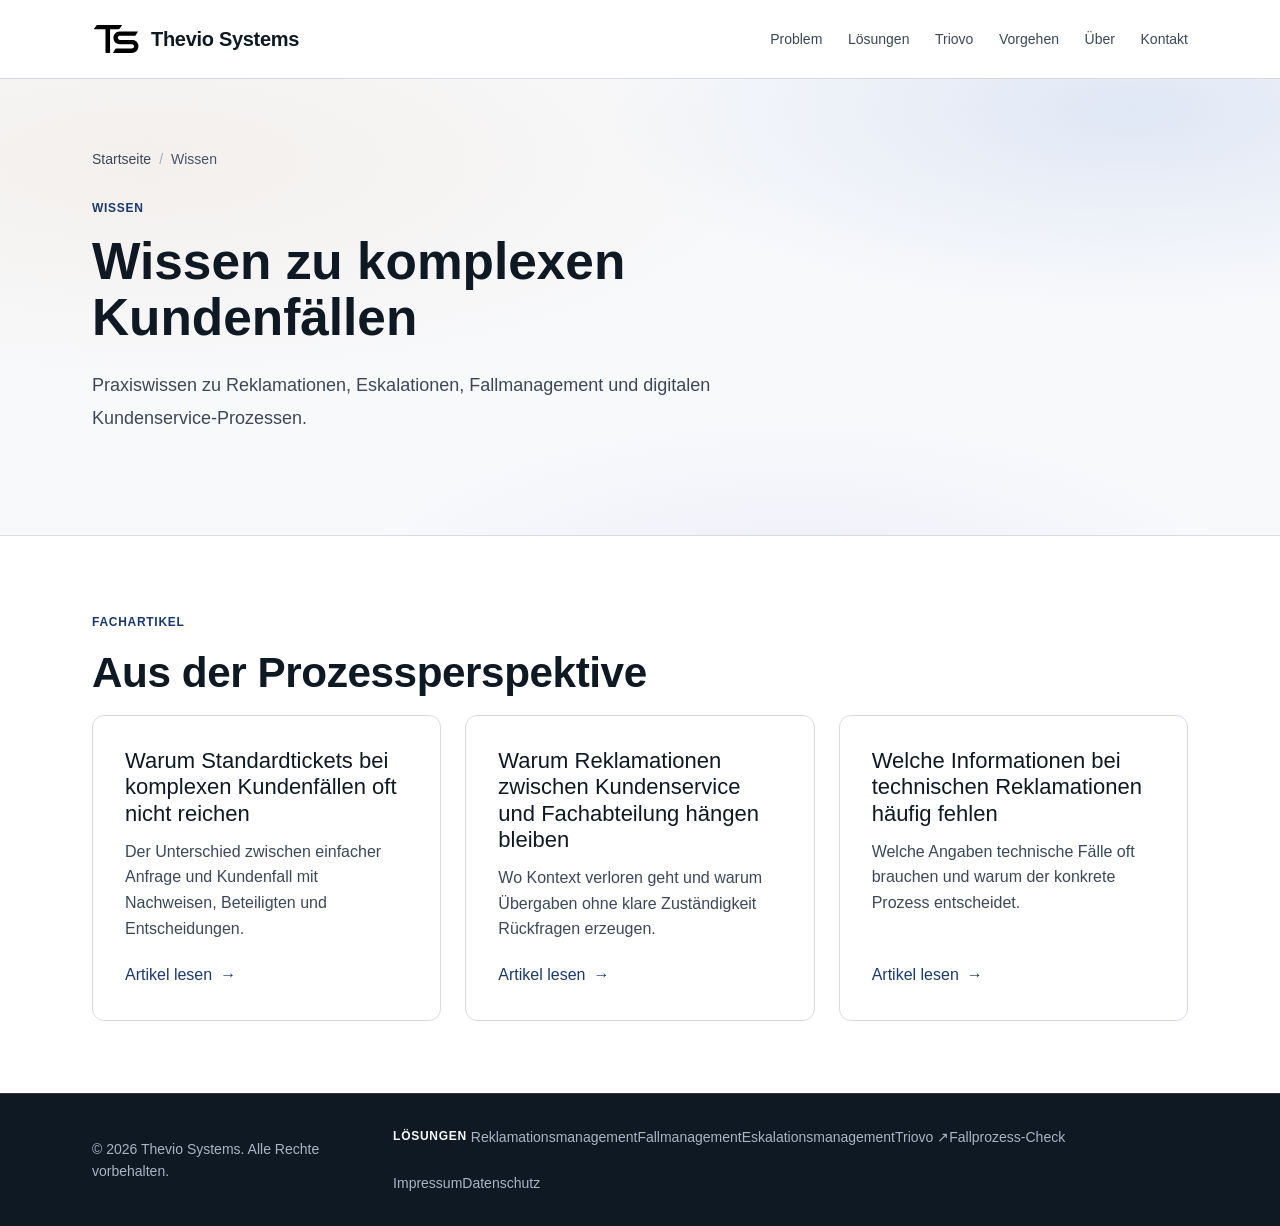
==== commit af727321: "Add Triovo cross-links and product context" ====
--- a/wissen/index.html
+++ b/wissen/index.html
@@ -27,7 +27,7 @@
 <hr class="section-divider" />
 <section class="section section--light" aria-labelledby="artikel-heading"><div class="container"><span class="section-label">Fachartikel</span><h2 id="artikel-heading">Aus der Prozessperspektive</h2><div class="cards-grid"><article class="card topic-card"><h3>Warum Standardtickets bei komplexen Kundenfällen oft nicht reichen</h3><p>Der Unterschied zwischen einfacher Anfrage und Kundenfall mit Nachweisen, Beteiligten und Entscheidungen.</p><a href="warum-standardtickets-bei-komplexen-kundenfaellen-nicht-reichen.html" class="link-arrow">Artikel lesen</a></article><article class="card topic-card"><h3>Warum Reklamationen zwischen Kundenservice und Fachabteilung hängen bleiben</h3><p>Wo Kontext verloren geht und warum Übergaben ohne klare Zuständigkeit Rückfragen erzeugen.</p><a href="reklamationen-zwischen-kundenservice-und-fachabteilung.html" class="link-arrow">Artikel lesen</a></article><article class="card topic-card"><h3>Welche Informationen bei technischen Reklamationen häufig fehlen</h3><p>Welche Angaben technische Fälle oft brauchen und warum der konkrete Prozess entscheidet.</p><a href="technische-reklamationen-fehlende-informationen.html" class="link-arrow">Artikel lesen</a></article></div></div></section>
 </main>
-<footer class="site-footer"><div class="container"><div class="footer-inner"><p class="footer-copy">&#169; 2026 Thevio Systems. Alle Rechte vorbehalten.</p><div class="footer-nav-groups"><nav class="footer-links footer-link-group" aria-label="Lösungen"><span class="footer-link-group-label">Lösungen</span><a href="../reklamationsmanagement.html">Reklamationsmanagement</a><a href="../fallmanagement-kundenservice.html">Fallmanagement</a><a href="../eskalationsmanagement-kundenservice.html">Eskalationsmanagement</a><a href="../triovo.html">Triovo</a><a href="../audit.html">Fallprozess-Check</a></nav><nav class="footer-links footer-link-group" aria-label="Rechtliche Links"><a href="../impressum.html">Impressum</a><a href="../datenschutz.html">Datenschutz</a></nav></div></div></div></footer>
+<footer class="site-footer"><div class="container"><div class="footer-inner"><p class="footer-copy">&#169; 2026 Thevio Systems. Alle Rechte vorbehalten.</p><div class="footer-nav-groups"><nav class="footer-links footer-link-group" aria-label="Lösungen"><span class="footer-link-group-label">Lösungen</span><a href="../reklamationsmanagement.html">Reklamationsmanagement</a><a href="../fallmanagement-kundenservice.html">Fallmanagement</a><a href="../eskalationsmanagement-kundenservice.html">Eskalationsmanagement</a><a href="https://triovo.org" target="_blank" rel="noopener noreferrer">Triovo ↗</a><a href="../audit.html">Fallprozess-Check</a></nav><nav class="footer-links footer-link-group" aria-label="Rechtliche Links"><a href="../impressum.html">Impressum</a><a href="../datenschutz.html">Datenschutz</a></nav></div></div></div></footer>
 <script src="../assets/js/main.js"></script>
 </body>
 </html>
